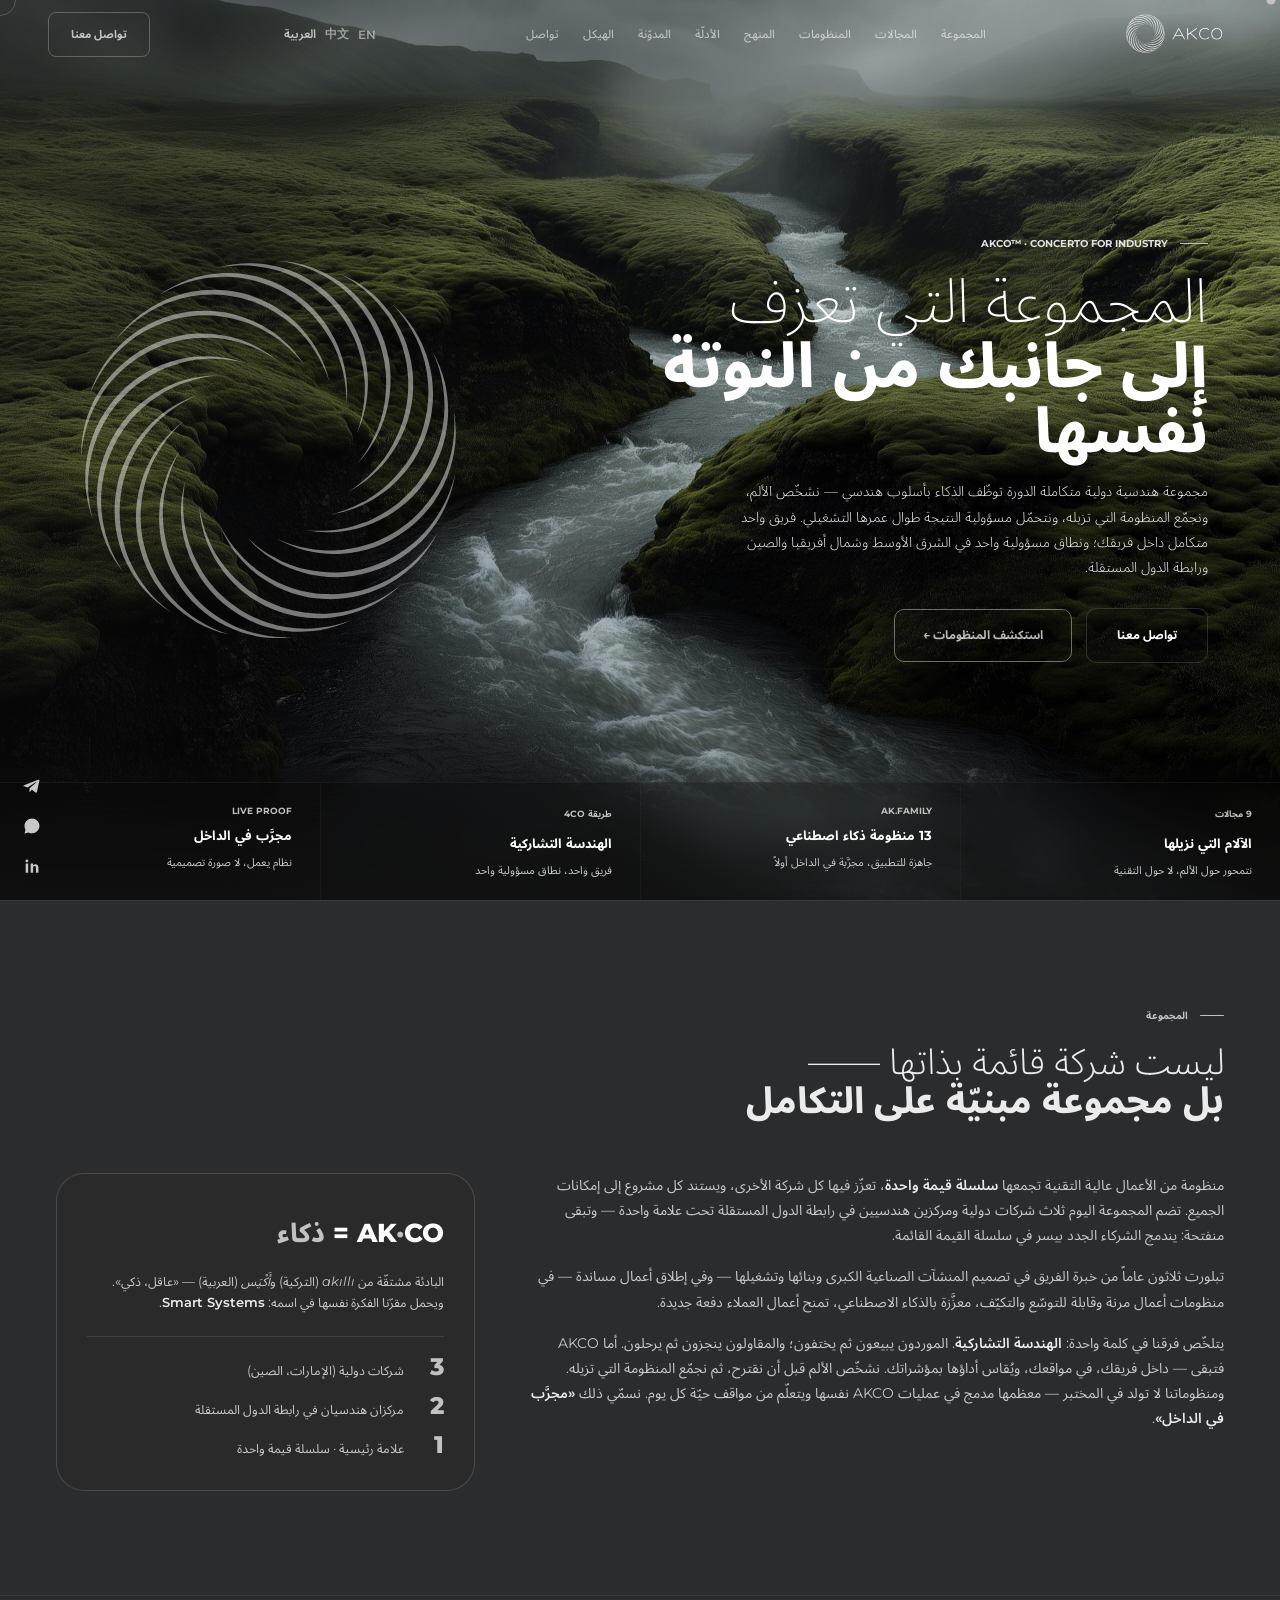
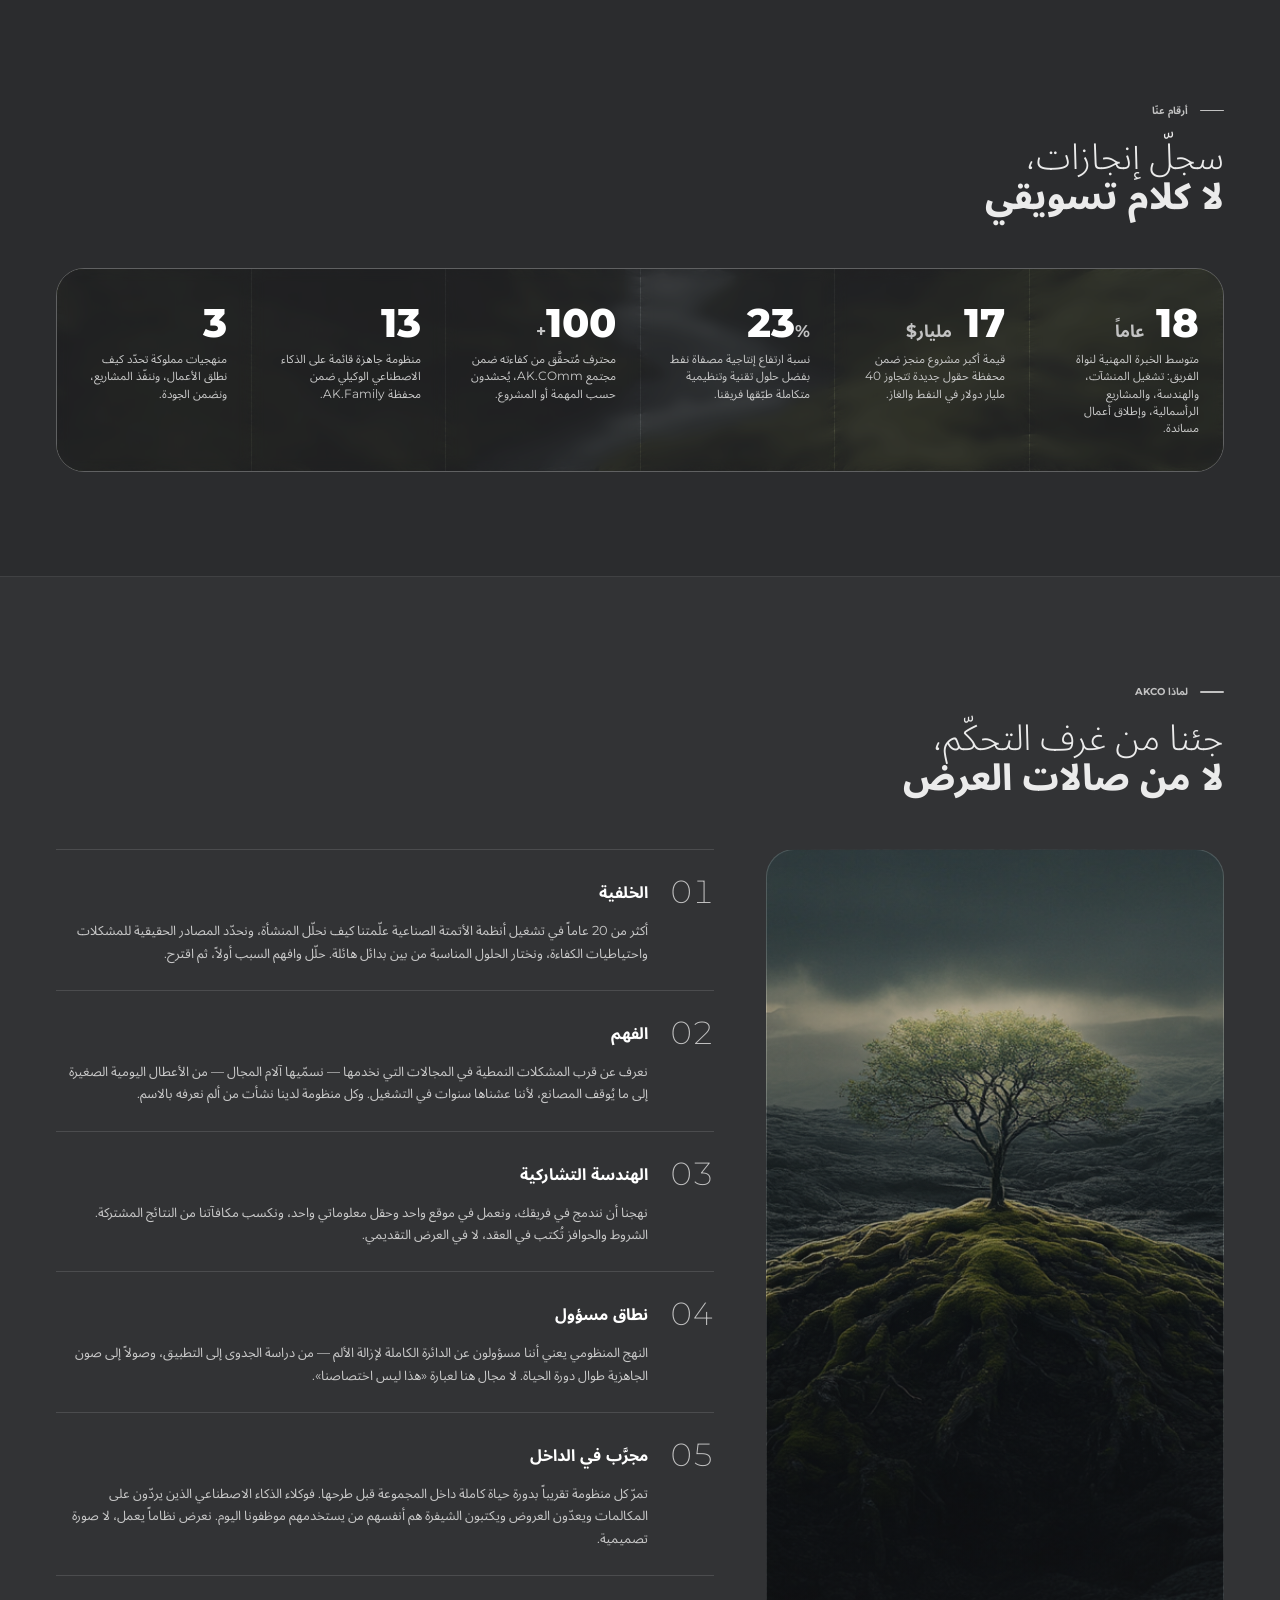
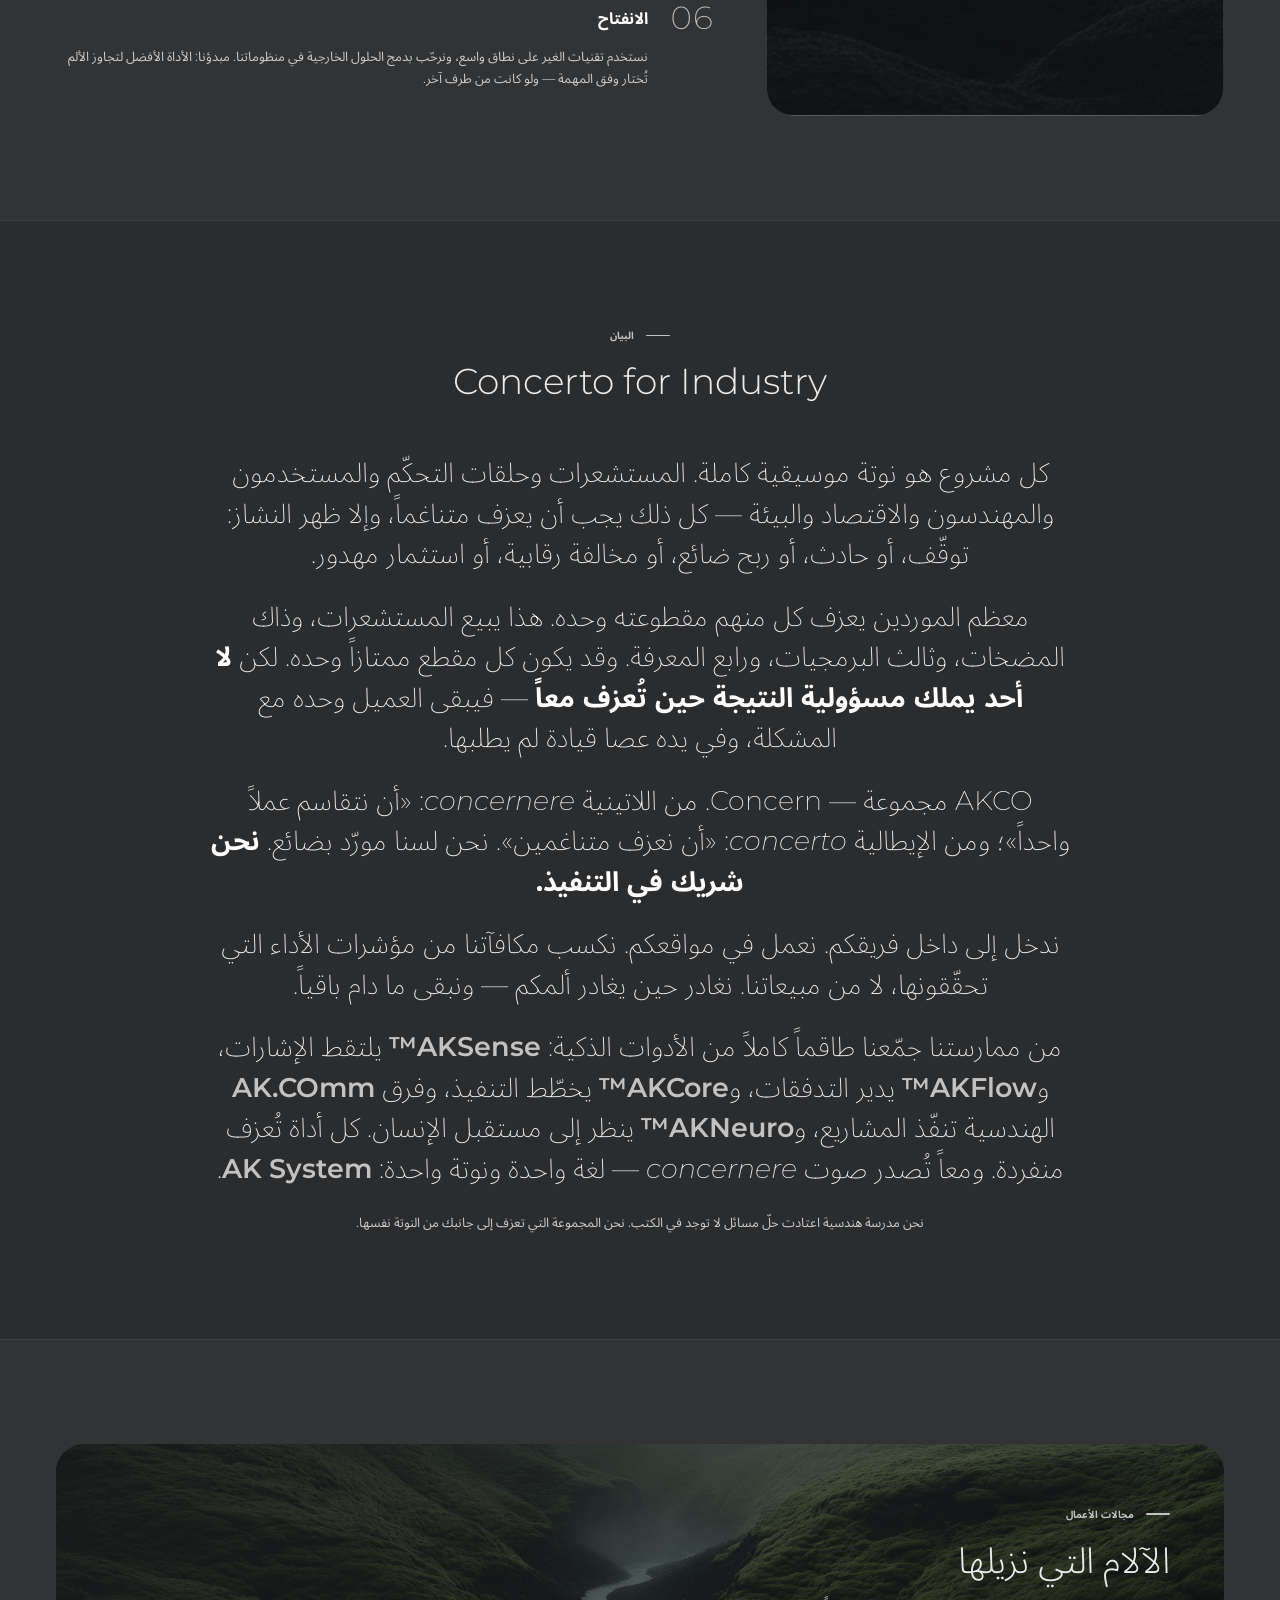
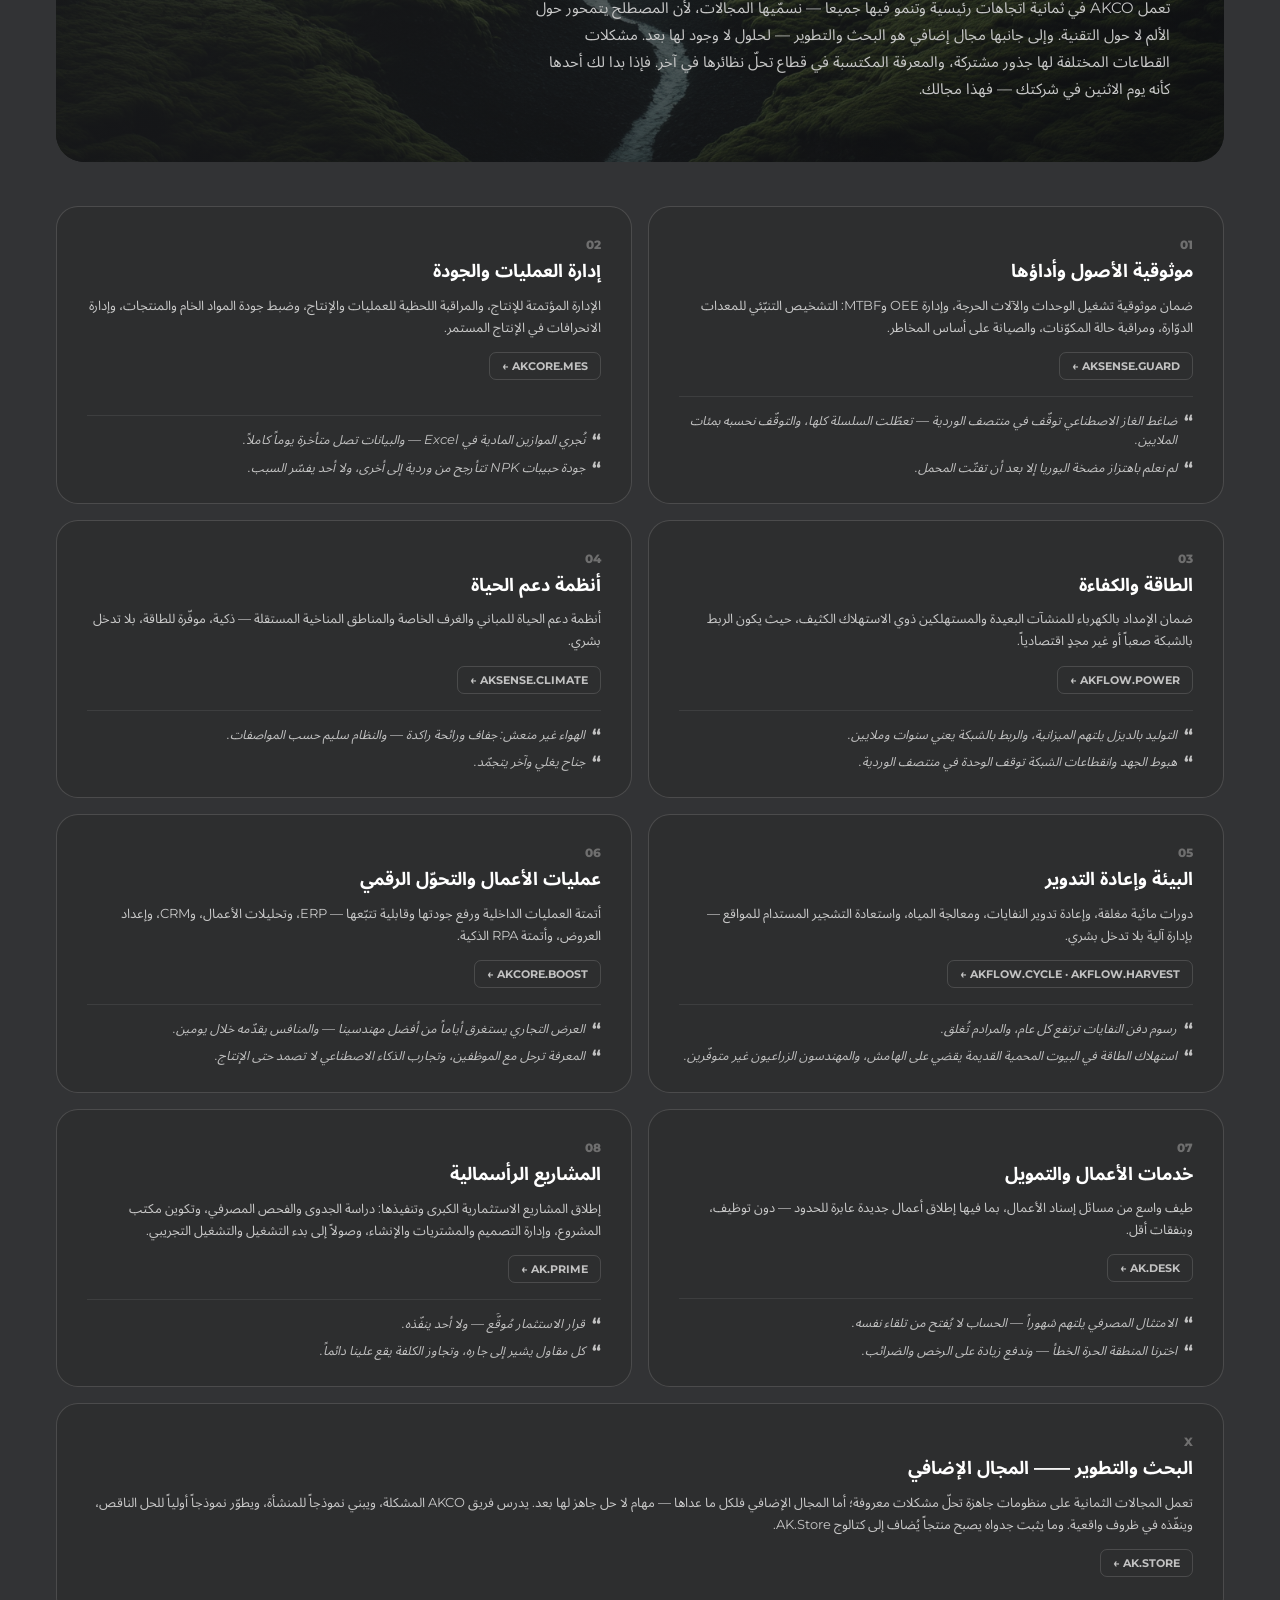
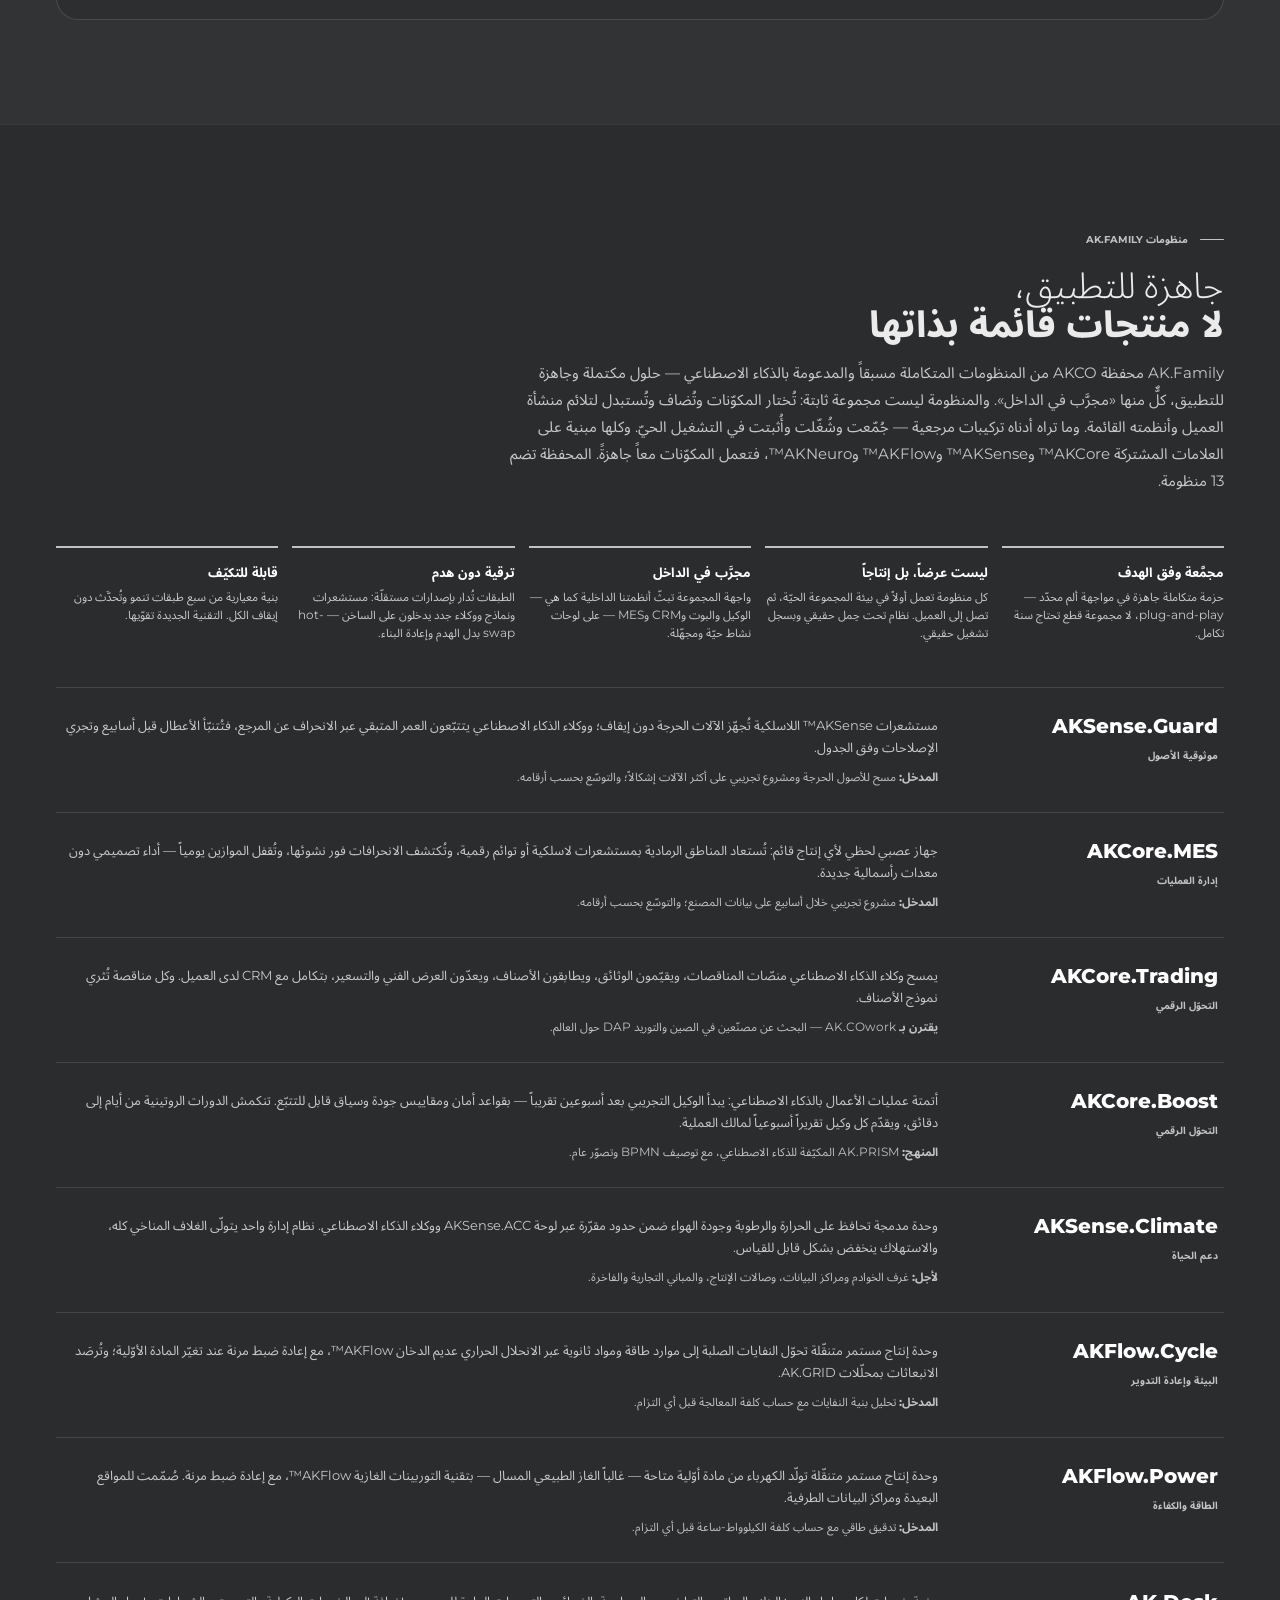
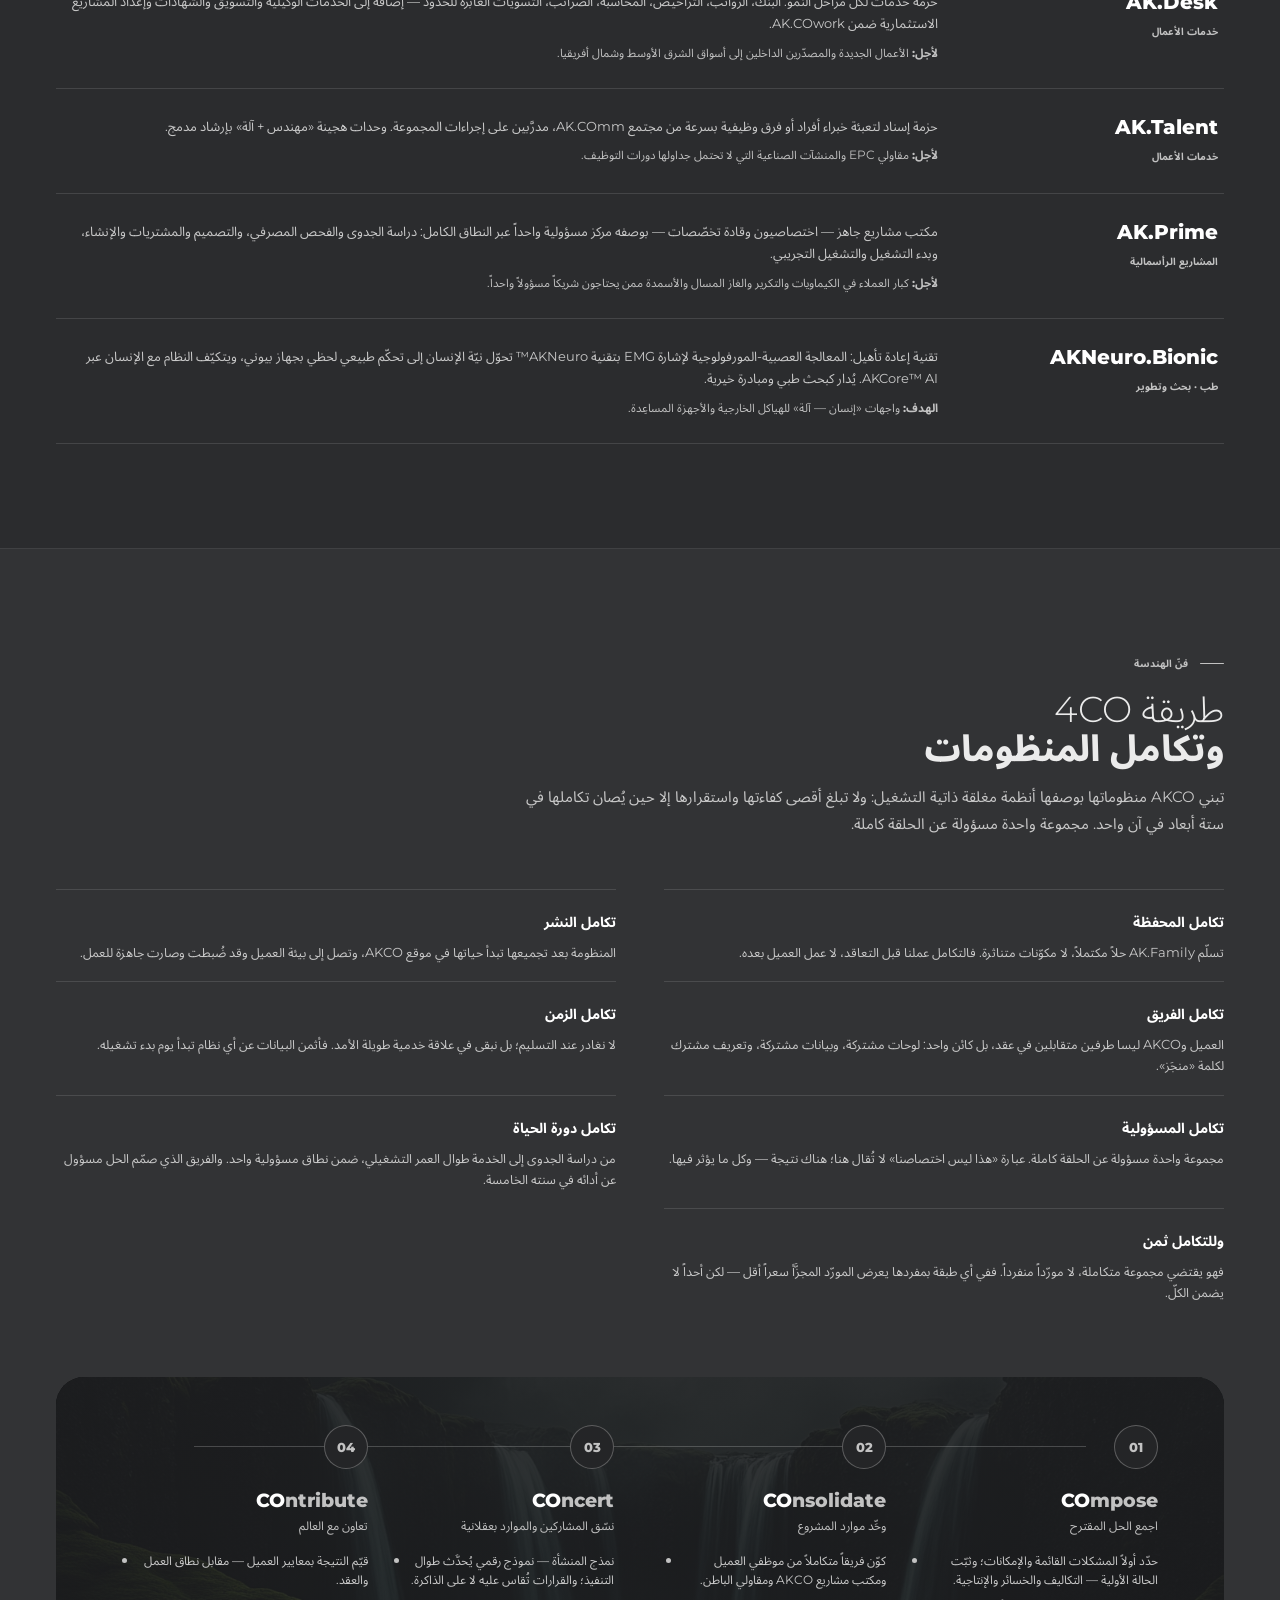
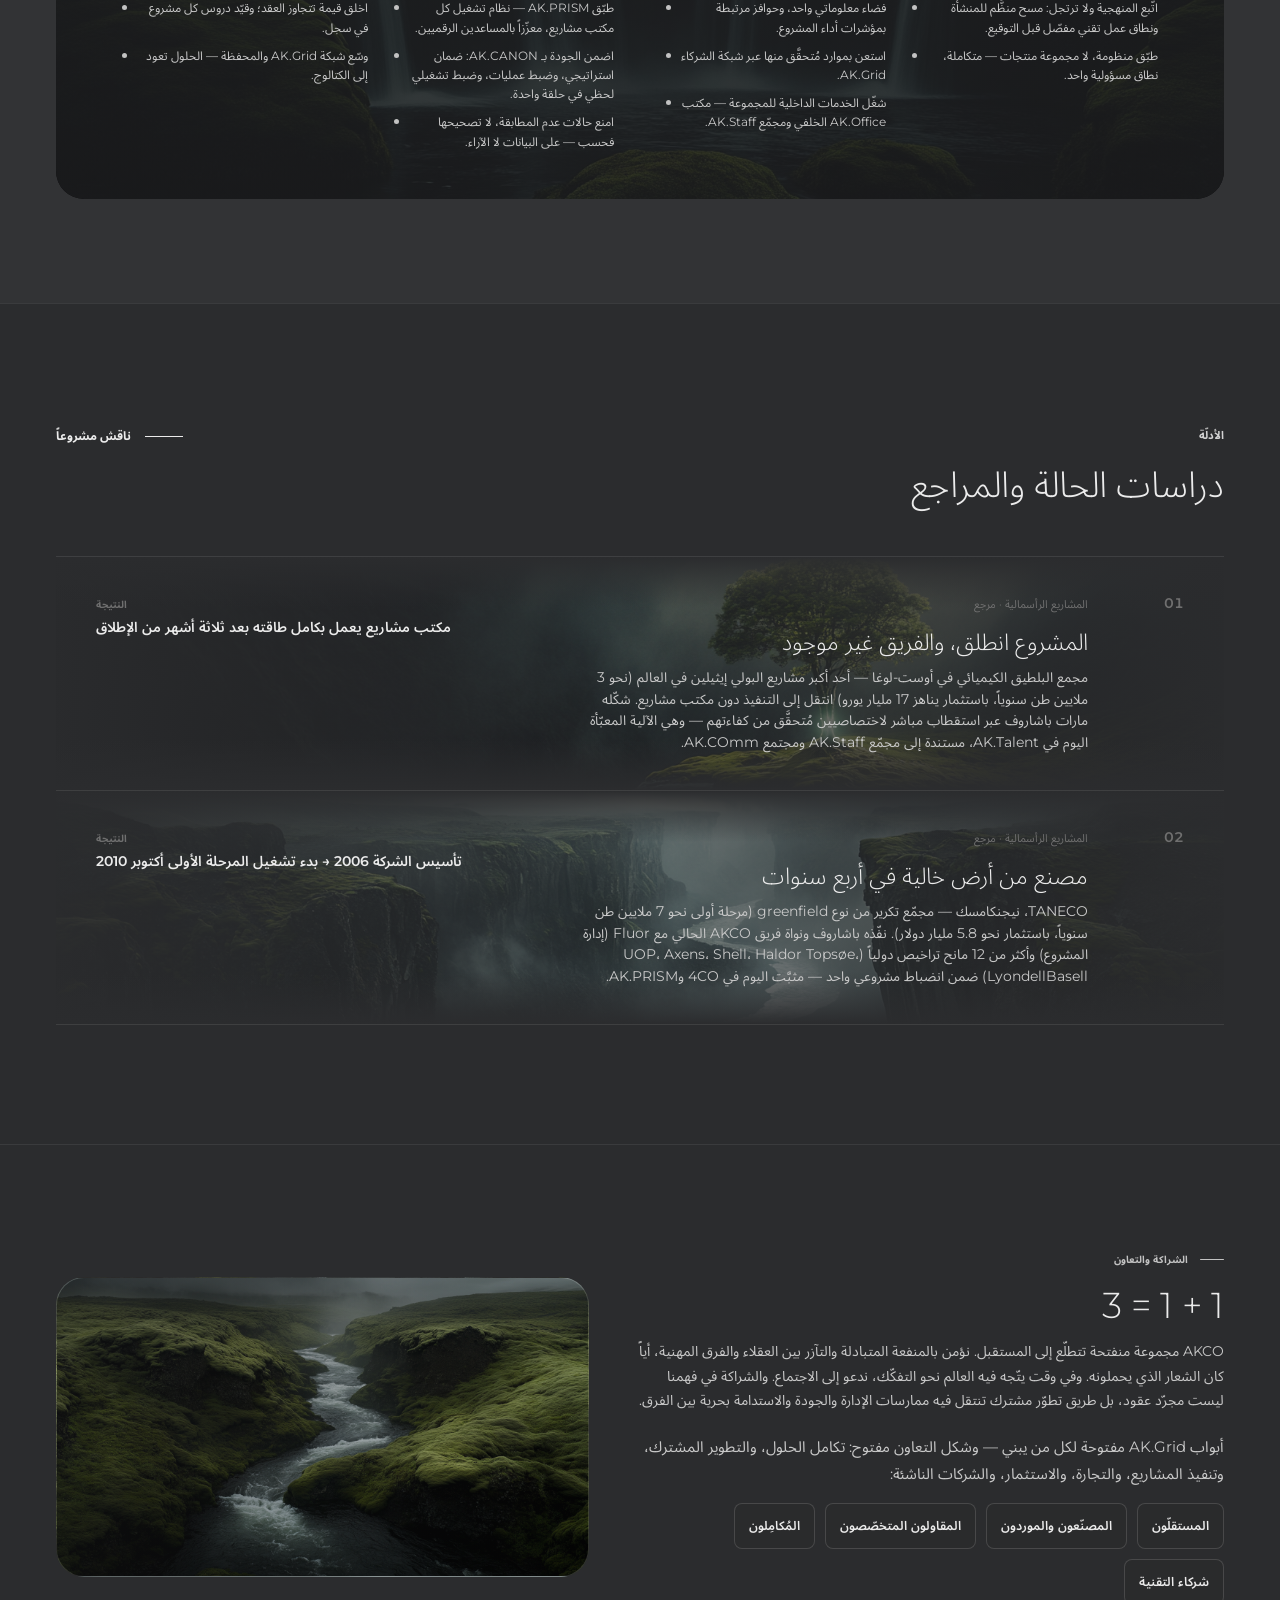
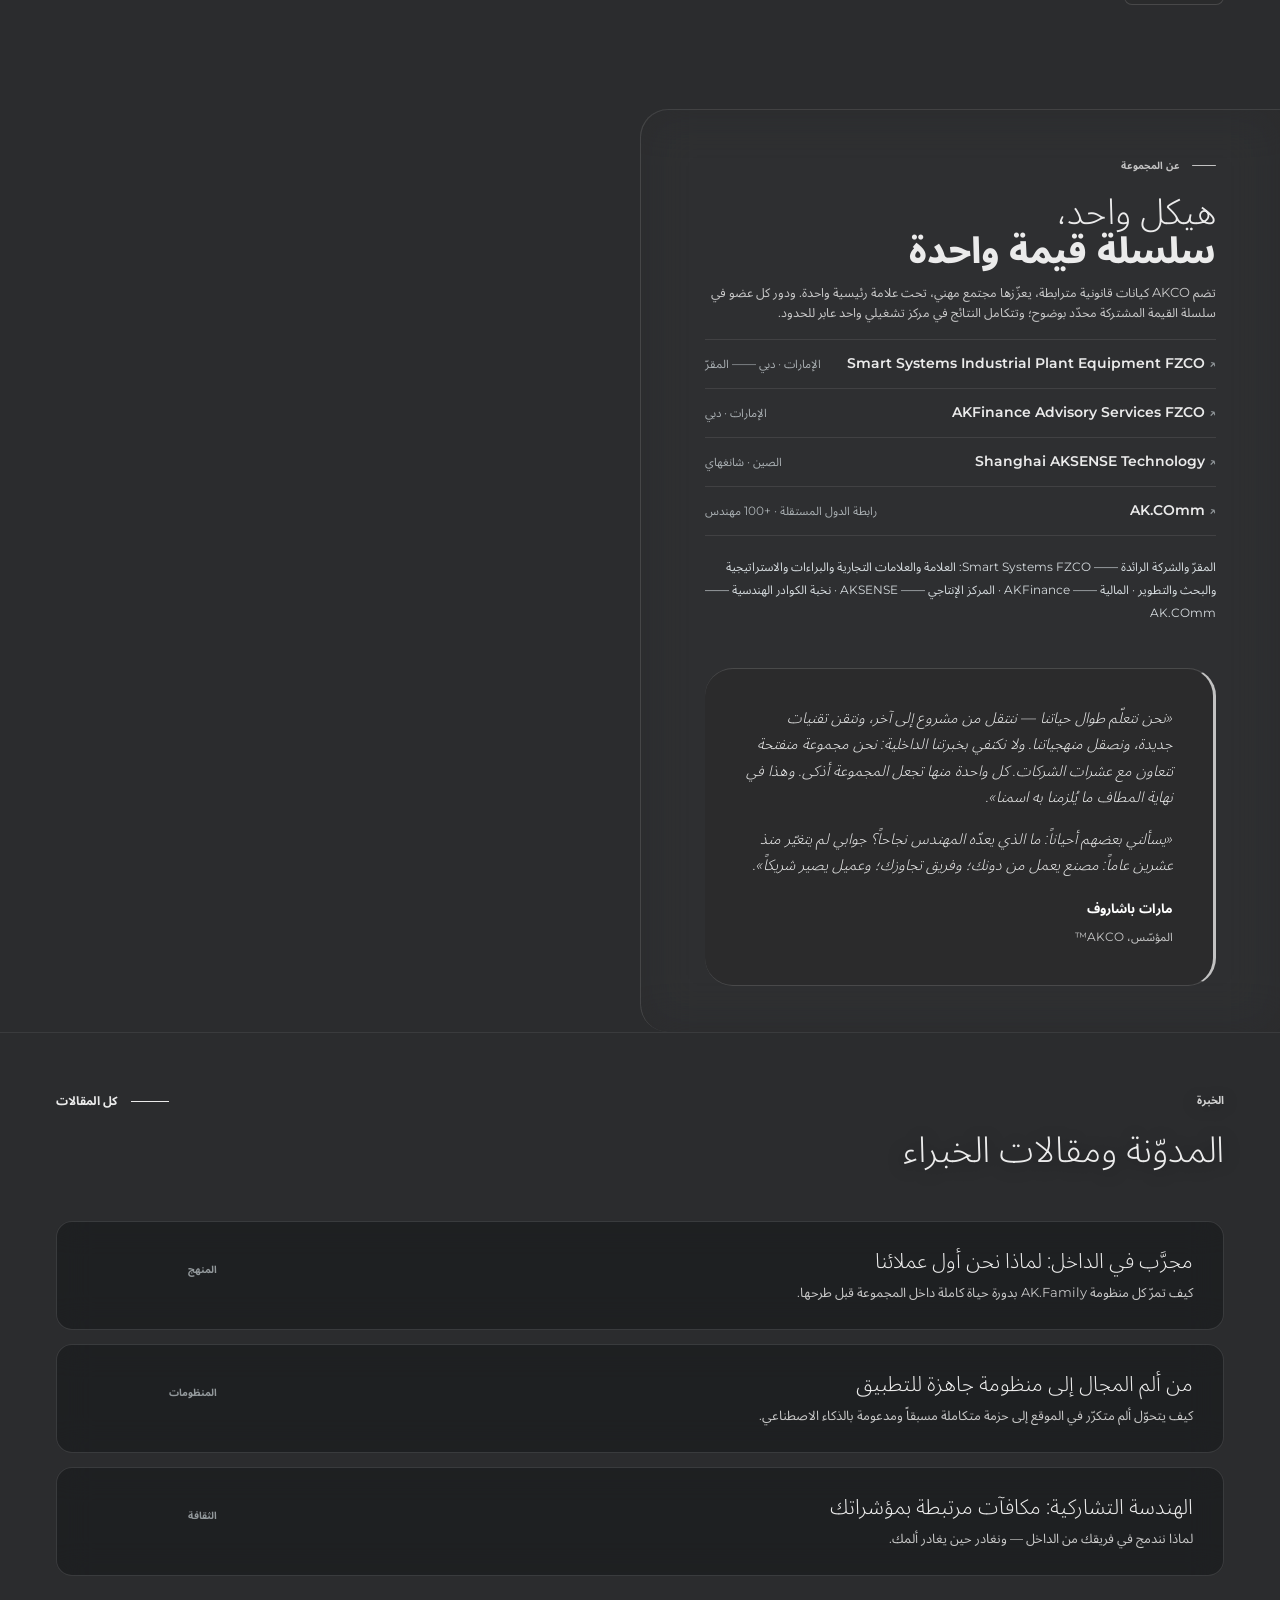
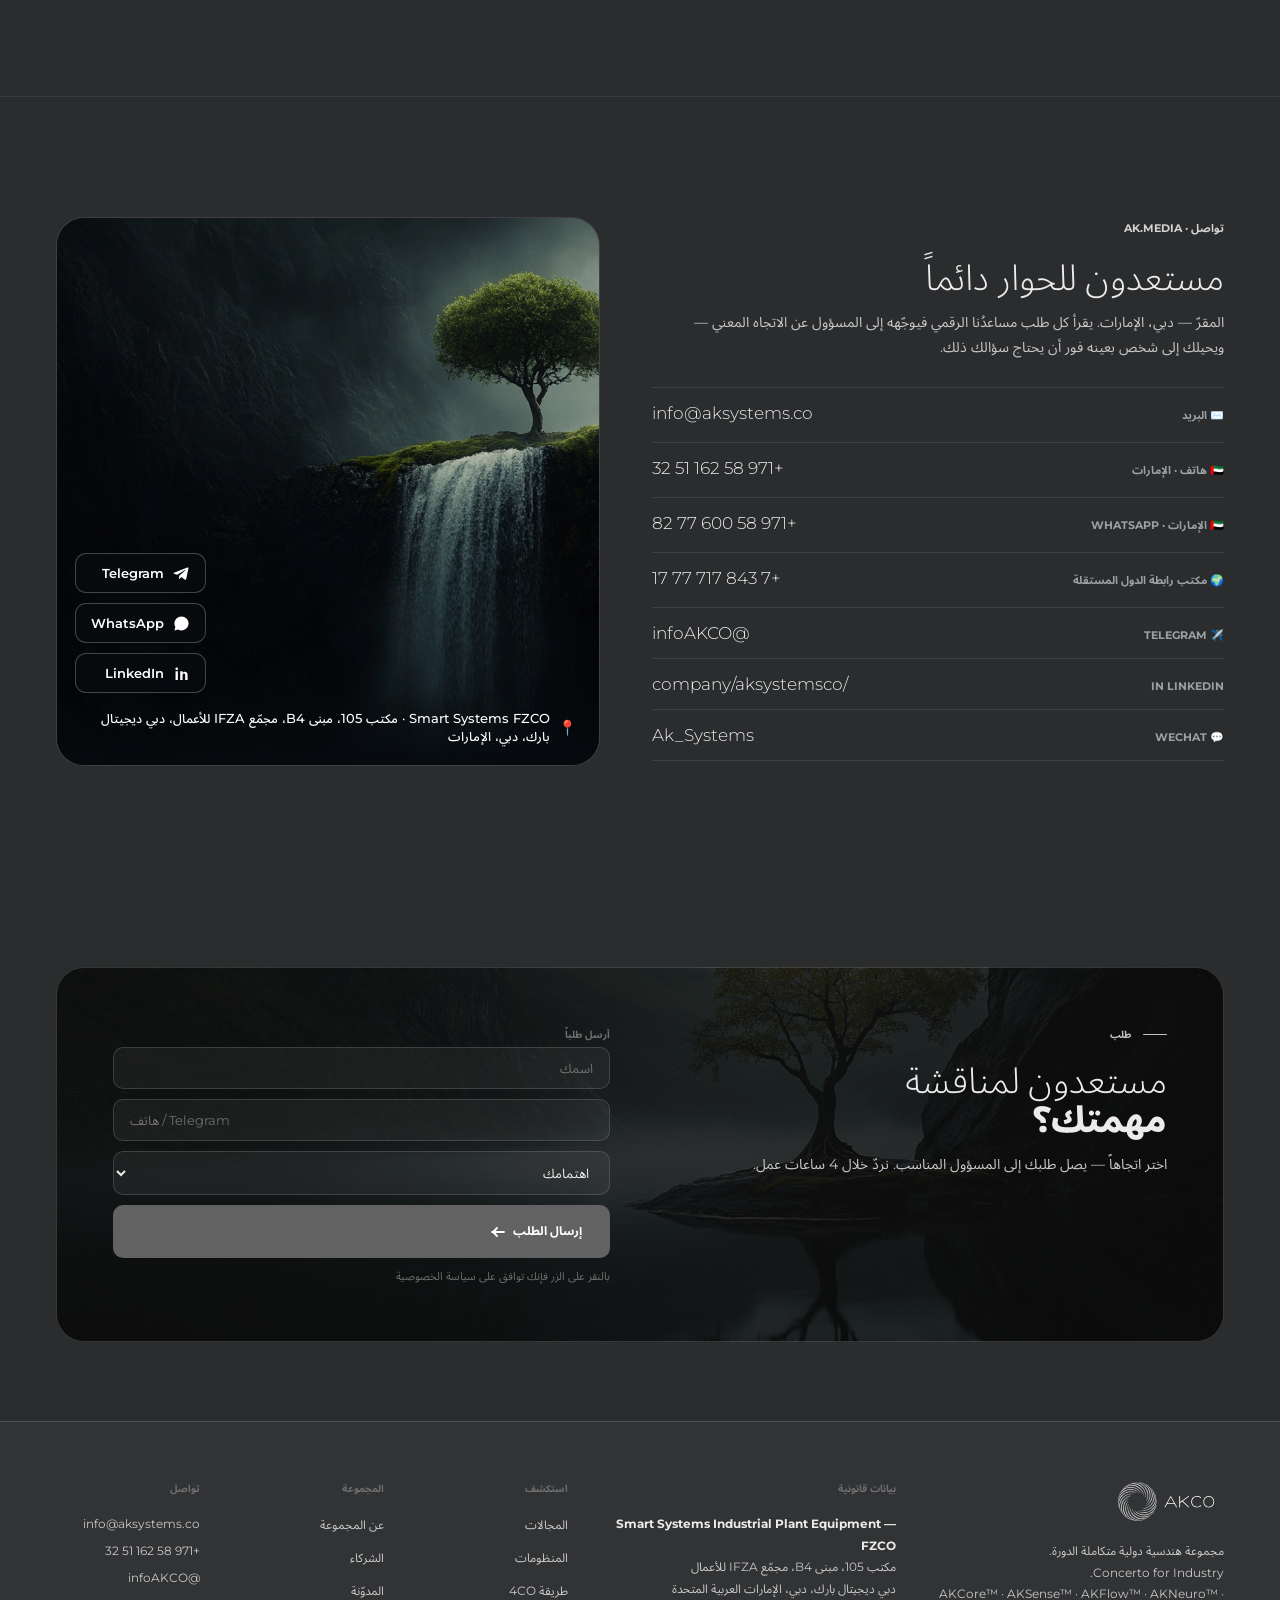
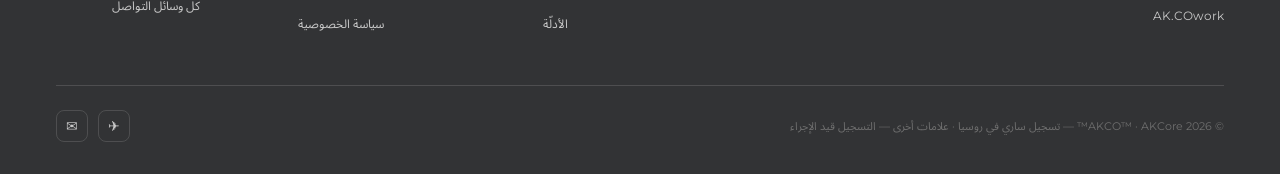
==== ar/index.html @ 385cea21 "Add Arabic (RTL) version /ar and enable العربية switcher across EN/中文/AR Co-Authored-By: Claude Opus" ====
<!DOCTYPE html>
<html lang="ar" dir="rtl">
<head>
<meta charset="UTF-8">
<meta name="viewport" content="width=device-width, initial-scale=1.0">
<link rel="icon" href="../assets/icons/favicon.svg" type="image/svg+xml">
<title>AKCO™ · مجموعة هندسية دولية متكاملة الدورة | Concerto for Industry</title>
<meta name="description" content="AKCO — مجموعة هندسية دولية متكاملة الدورة (الهندسة التشاركية). منظومات AK.Family جاهزة للتطبيق ومدعومة بالذكاء الاصطناعي عبر 9 مجالات صناعية؛ فريق واحد متكامل ونطاق مسؤولية واحد في الشرق الأوسط وشمال أفريقيا والصين ورابطة الدول المستقلة.">
<link rel="preconnect" href="https://fonts.googleapis.com">
<link href="https://fonts.googleapis.com/css2?family=Montserrat:ital,wght@0,200;0,300;0,400;0,500;0,600;0,700;0,800;1,300&display=swap" rel="stylesheet">
<link href="https://fonts.googleapis.com/css2?family=Noto+Sans+Arabic:wght@300;400;500;600;700;800&display=swap" rel="stylesheet">
<style>
*,*::before,*::after{box-sizing:border-box;margin:0;padding:0}
html{scroll-behavior:smooth}
body{font-family:'Montserrat',sans-serif;background:#2b2c2e;color:#ebebeb;overflow-x:hidden;-webkit-font-smoothing:antialiased;cursor:none}
a{text-decoration:none;color:inherit}
ul{list-style:none}

:root{
  --ink:#ebebeb;
  --ink2:#c0c0c0;
  --muted:#c8c8c8;
  --muted2:#6f6f6f;
  --bg:#2b2c2e;
  --bg2:#323335;
  --bg3:#3a3b3d;
  --glass:rgba(40,40,40,0.85);
  --glass2:rgba(35,35,35,0.9);
  --teal:#c2c2c2;
  --teal2:#626262;
  --teal-lt:rgba(168,168,168,0.18);
  --border:rgba(150,150,150,0.28);
  --border2:rgba(150,150,150,0.5);
  --r:14px;--rl:22px;--rxl:28px;
}

/* CURSOR */
.cur{position:fixed;width:9px;height:9px;background:var(--teal);border-radius:50%;pointer-events:none;z-index:9999;transform:translate(-50%,-50%);transition:width .22s,height .22s}
.ring{position:fixed;width:32px;height:32px;border:1.5px solid rgba(168,168,168,.35);border-radius:50%;pointer-events:none;z-index:9998;transform:translate(-50%,-50%)}
@media(max-width:768px){.cur,.ring{display:none}body{cursor:auto}}

/* NAV */
nav{position:fixed;top:0;left:0;right:0;z-index:600;height:68px;padding:0 48px;display:flex;align-items:center;justify-content:space-between;transition:background .35s,box-shadow .35s;background:transparent}
nav.sc{background:rgba(24,24,24,.92);backdrop-filter:blur(20px);box-shadow:0 1px 0 var(--border)}
.nl{display:flex;gap:24px;flex-shrink:0}
.nl a{font-size:11.5px;font-weight:500;letter-spacing:.06em;text-transform:uppercase;color:rgba(255,255,255,.55);transition:color .2s;white-space:nowrap}
.nl a:hover{color:#fff}
.brand-name{font-size:17px;font-weight:800;letter-spacing:.04em;color:#fff}
.brand-name span{color:var(--teal)}
.brand-name sup{font-size:10px;font-weight:600;vertical-align:super;color:rgba(168,168,168,.7)}
.nbtn{font-family:inherit;font-size:11px;font-weight:700;letter-spacing:.1em;text-transform:uppercase;padding:10px 22px;border-radius:8px;border:1.5px solid var(--border2);background:transparent;color:var(--teal);cursor:pointer;transition:all .22s}
.nbtn:hover{background:var(--teal);border-color:var(--teal);color:#fff}
.burger{display:none;flex-direction:column;gap:5px;cursor:pointer;background:none;border:none;padding:4px}
.burger span{width:22px;height:1.5px;background:#fff;display:block;transition:background .2s}
.mob{display:none;position:fixed;inset:0;background:#303030;z-index:490;padding:92px 32px 32px;flex-direction:column}
.mob.open{display:flex}
.mob a{font-size:20px;font-weight:600;color:#fff;padding:16px 0;border-bottom:1px solid var(--border)}
@media(max-width:900px){.nl,.nbtn{display:none}.burger{display:flex}nav{padding:0 24px}}

/* HERO */
.hero{position:relative;height:100vh;min-height:680px;overflow:hidden}
.hbg{position:absolute;inset:-3% 0;width:100%;height:106%;overflow:hidden;will-change:transform}
.hbg-vid{position:absolute;inset:0;width:100%;height:100%}

/* Крупный заголовок ЗА панелью (z-index:1) — ICE|LEND: начинается от блюр-границы */
.htitle{position:absolute;left:40%;bottom:140px;
  font-size:clamp(52px,9vw,130px);font-weight:800;letter-spacing:-.04em;line-height:.88;
  color:#fff;white-space:nowrap;z-index:1;
  text-shadow:0 8px 40px rgba(0,0,0,.55);pointer-events:none}
.htitle em{font-style:italic;font-weight:200;color:rgba(255,255,255,.38);display:block;font-size:.8em}

/* Watermark AK — дальний фон */
.hwm{position:absolute;right:2%;top:4%;font-size:clamp(180px,28vw,380px);
  font-weight:800;letter-spacing:-.05em;color:rgba(78,78,78,.04);
  z-index:1;line-height:1;pointer-events:none;user-select:none}

/* Главная стеклянная панель — уже, по центру */
.hpanel{position:absolute;left:12%;right:12%;top:80px;bottom:88px;
  border-radius:22px;overflow:hidden;z-index:2;
  border:1px solid rgba(255,255,255,.22);
  box-shadow:0 30px 72px rgba(0,0,0,.52)}
/* blur-слой: слева матовое, справа прозрачное */
.hpanel::before{content:'';position:absolute;inset:0;z-index:0;
  -webkit-backdrop-filter:blur(14px) saturate(118%) brightness(1.02);
          backdrop-filter:blur(14px) saturate(118%) brightness(1.02);
  background:rgba(255,255,255,.025);
  -webkit-mask-image:linear-gradient(90deg,#000 0%,#000 38%,transparent 65%);
          mask-image:linear-gradient(90deg,#000 0%,#000 38%,transparent 65%)}
/* тинт-слой: тёмнее слева, прозрачно справа */
.hpanel::after{content:'';position:absolute;inset:0;z-index:1;
  background:linear-gradient(90deg,rgba(9,9,9,.72) 0%,rgba(9,9,9,.30) 38%,transparent 62%)}

/* Морфинг-логотип справа поверх видео */
.hlogo{position:absolute;top:50%;right:3%;transform:translateY(-50%);width:36%;max-width:500px;height:66%;z-index:2;pointer-events:none;display:flex;align-items:center;justify-content:center}
.hlogo svg{width:100%;height:100%;opacity:.45}
/* Мобильный: текст сверху, логотип снизу — не пересекаются */
@media(max-width:900px){
  .hero{min-height:600px}
  /* логотип: размер зависит и от ширины, и от высоты экрана — на низких ужимается, чтобы не наезжать */
  .hlogo{top:auto;bottom:26px;right:auto;left:50%;transform:translateX(-50%);width:min(50vw,18vh,210px);max-width:210px;height:auto;z-index:1}
  .hlogo svg{height:auto;opacity:.55}
  /* обе кнопки в один ряд — вторая плашка поднимается к первой, не заходит на логотип */
  .hbtns{flex-wrap:nowrap;gap:8px}
  .hbtns .btn{font-size:10px;padding:11px 13px;letter-spacing:.04em;white-space:nowrap}
}
/* Высокие телефоны — места внизу достаточно, возвращаем логотипу крупный размер (почти как было) */
@media(max-width:900px) and (min-height:780px){
  .hlogo{width:min(62vw,27vh,290px);max-width:290px;bottom:30px}
}
/* На низких экранах (старые/маленькие телефоны) контент занимает почти всю высоту —
   декоративный логотип скрываем, чтобы он не наезжал на кнопки */
@media(max-width:900px) and (max-height:660px){
  .hlogo{display:none}
}

/* Контент поверх фото (без панели) */
.hov{position:absolute;inset:0;background:linear-gradient(105deg,rgba(16,16,16,.5) 0%,rgba(16,16,16,.2) 55%,transparent 100%);pointer-events:none}
.hov::after{content:'';position:absolute;bottom:0;left:0;right:0;height:150px;background:linear-gradient(to top,rgba(27,27,27,.65) 0%,transparent 100%)}
.hc{position:absolute;z-index:2;left:72px;top:50%;transform:translateY(-50%);max-width:600px}
@media(max-width:900px){.hc{left:24px;right:24px;top:104px;bottom:auto;transform:none;max-width:none}}

.ey{display:flex;align-items:center;gap:12px;margin-bottom:18px}
.eyl{width:28px;height:1.5px;background:var(--ink2)}
.ey span{font-size:10px;font-weight:700;letter-spacing:.22em;text-transform:uppercase;color:#e2e2e2}
.ht{font-size:clamp(36px,4.8vw,72px);font-weight:200;line-height:1.06;letter-spacing:-.025em;color:#fff;margin-bottom:16px}
.ht strong{font-weight:800;display:block}
.hd{font-size:14px;font-weight:300;color:rgba(255,255,255,.92);line-height:1.8;max-width:480px;margin-bottom:28px}
.hbtns{display:flex;align-items:center;gap:14px;flex-wrap:wrap}
.btn{display:inline-flex;align-items:center;gap:8px;font-family:inherit;font-weight:700;letter-spacing:.08em;text-transform:uppercase;border-radius:10px;border:none;cursor:pointer;transition:all .24s;text-decoration:none}
.btn-p{font-size:12px;padding:14px 30px;background:rgba(10,10,10,.28);backdrop-filter:blur(20px) saturate(110%);-webkit-backdrop-filter:blur(20px) saturate(110%);color:#fff;border:1px solid rgba(255,255,255,.14)}
.btn-p:hover{background:rgba(10,10,10,.5);transform:translateY(-2px);box-shadow:0 8px 28px rgba(0,0,0,.4)}
.btn-g{font-size:12px;padding:13px 28px;background:transparent;color:rgba(255,255,255,.7);border:1.5px solid rgba(255,255,255,.4)}
.btn-g:hover{color:#fff;border-color:rgba(255,255,255,.7)}
.casesec .btn-g:hover,.cardsec .btn-g:hover{color:var(--teal)}

/* Правый мета-блок в прозрачной зоне */
.hmeta{position:absolute;right:52px;top:50%;transform:translateY(-50%);
  width:32%;z-index:3;display:flex;flex-direction:column;gap:20px;
  padding-left:24px;border-left:1px solid rgba(255,255,255,.16)}
.hmi{display:flex;flex-direction:column;gap:4px}
.hml{font-size:9.5px;letter-spacing:.18em;text-transform:uppercase;
  color:rgba(255,255,255,.38);font-weight:700}
.hmv{font-size:13.5px;font-weight:700;color:#fff;line-height:1.38;
  text-shadow:0 2px 10px rgba(0,0,0,.7)}

/* Scroll indicator */
.schi{position:absolute;right:80px;bottom:106px;z-index:3;display:flex;flex-direction:column;align-items:center;gap:8px}
.schi span{font-size:9px;letter-spacing:.18em;text-transform:uppercase;color:rgba(255,255,255,.22);writing-mode:vertical-rl}
.schl{width:1px;height:36px;background:rgba(78,78,78,.1);overflow:hidden;position:relative}
.schl::after{content:'';position:absolute;top:-100%;left:0;right:0;height:100%;background:var(--teal);animation:sa 1.8s 1s infinite}
@keyframes sa{0%{top:-100%}100%{top:100%}}
.hi{opacity:0;animation:fu .9s forwards}
.hi.d1{animation-delay:.15s}.hi.d2{animation-delay:.35s}.hi.d3{animation-delay:.55s}.hi.d4{animation-delay:.75s}
@keyframes fu{from{opacity:0;transform:translateY(18px)}to{opacity:1;transform:translateY(0)}}
@media(max-width:680px){
  .hwm,.htitle{display:none}
}

/* DIRECTION TILES (bottom of hero) */
.dtiles{position:absolute;bottom:0;left:0;right:0;z-index:3;display:grid;grid-template-columns:repeat(4,1fr)}
.dtile{padding:22px 28px;border-top:1px solid rgba(78,78,78,.18);border-right:1px solid rgba(78,78,78,.12);
  background:rgba(10,10,10,.28);
  backdrop-filter:blur(20px) saturate(110%);-webkit-backdrop-filter:blur(20px) saturate(110%);
  transition:background .25s;cursor:pointer;text-decoration:none;color:inherit}
.dtile:last-child{border-right:none}
.dtile:hover{background:rgba(10,10,10,.45)}
.dtile__kick{font-size:9px;font-weight:700;letter-spacing:.18em;text-transform:uppercase;color:var(--ink2);margin-bottom:6px;display:block}
.dtile h3{font-size:13px;font-weight:700;color:#fff;margin-bottom:4px}
.dtile p{font-size:11px;color:var(--muted);line-height:1.5}
@media(max-width:900px){.dtiles{display:none}}

/* STATS */
.stbar{background:rgba(35,35,35,0.9);border-bottom:1px solid var(--border)}
.sti{display:flex}
.stit{flex:1;padding:22px 36px;border-right:1px solid var(--border)}
.stit:last-child{border-right:none}
.stn{font-size:30px;font-weight:800;color:#fff;letter-spacing:-.03em;line-height:1;margin-bottom:3px}
.stl{font-size:9px;font-weight:700;letter-spacing:.12em;text-transform:uppercase;color:rgba(78,78,78,.5)}
.sts{font-size:11px;color:rgba(255,255,255,.2);margin-top:1px}
@media(max-width:768px){.sti{flex-wrap:wrap}.stit{flex:1 1 48%;border-bottom:1px solid var(--border);padding:20px 18px}}

/* SECTION HELPERS */
.ew{display:flex;align-items:center;gap:12px;margin-bottom:16px}
.ewl{width:24px;height:1.5px;background:var(--teal);border-radius:2px;flex-shrink:0}
.ew span{font-size:10px;font-weight:700;letter-spacing:.2em;text-transform:uppercase;color:var(--teal)}
.aboutsec .ewl{background:var(--ink2)}
.aboutsec .ew span{color:var(--ink2)}
.st{font-size:clamp(24px,2.8vw,40px);font-weight:300;line-height:1.1;letter-spacing:-.02em;color:var(--ink);margin-bottom:12px}
.st strong{font-weight:800}
.sd{font-size:14px;color:var(--muted);line-height:1.75;max-width:460px}
.aboutsec .st{color:#fff}
.aboutsec .sd{color:var(--ink2)}
.rv{opacity:0;transform:translateY(22px);transition:opacity .95s cubic-bezier(.22,.61,.36,1),transform .95s cubic-bezier(.22,.61,.36,1);will-change:opacity,transform}
.rv.on{opacity:1;transform:translateY(0)}
.d1{transition-delay:.1s}.d2{transition-delay:.2s}.d3{transition-delay:.3s}.d4{transition-delay:.4s}
/* Domain cards — modern 3D "focus-in": card stands up from a slight tilt + scale, with a soft blur */
.dmc.rv{opacity:0;transform:perspective(1200px) rotateX(9deg) translateY(34px) scale(.975);transform-origin:50% 100%;filter:blur(6px);transition:opacity 1.05s cubic-bezier(.2,.6,.24,1),transform 1.05s cubic-bezier(.2,.6,.24,1),filter 1.05s cubic-bezier(.2,.6,.24,1)}
.dmc.rv.on{opacity:1;transform:none;filter:none}
/* Language switcher */
.lang{display:flex;align-items:center;gap:9px;margin-left:16px;flex-shrink:0}
.lang a,.lang span{font-size:12px;font-weight:600;letter-spacing:.03em;color:rgba(255,255,255,.5);transition:color .2s;white-space:nowrap;text-decoration:none}
.lang a:hover{color:#fff}
.lang .is-cur{color:var(--teal);cursor:default}
.lang .soon{color:rgba(255,255,255,.26);cursor:default}
@media(max-width:900px){nav .lang{display:none}}
.mob .lang{display:flex;margin:26px 0 0;gap:20px;border-top:1px solid var(--border);padding-top:22px}
.mob .lang a,.mob .lang span{font-size:17px}
@media(prefers-reduced-motion:reduce){
  .rv,.rv.on{opacity:1!important;transform:none!important;transition:none!important}
  .hi{opacity:1!important;animation:none!important}
  .cmap-right:hover .cmap-photo,.sp-bg,.hbg{transform:none!important}
}

/* SPLIT SECTIONS */
.sp{position:relative;min-height:520px;overflow:hidden;display:flex;align-items:stretch}
.sp-bg{position:absolute;inset:-16% 0;background-size:cover;background-position:center;will-change:transform}
.sp-ov{position:absolute;inset:0;background:rgba(10,12,14,0)}
.sp-panel{position:relative;z-index:2;width:50%;padding:72px 64px;
  background:rgba(40,40,40,0.2);
  backdrop-filter:blur(24px) saturate(105%) brightness(1.12);
  -webkit-backdrop-filter:blur(24px) saturate(105%) brightness(1.12);
  border-right:1px solid rgba(255,255,255,0.12);
  box-shadow:inset 0 1px 0 rgba(255,255,255,.1);
  border-radius:0 28px 28px 0;
  display:flex;flex-direction:column;justify-content:center}
.sp.flip{flex-direction:row-reverse}
.sp.flip .sp-panel{border-right:none;border-left:1px solid var(--border);border-radius:28px 0 0 28px}
.sp-feats{display:flex;flex-direction:column;gap:10px;margin:20px 0 28px}
.sp-feat{display:flex;align-items:flex-start;gap:11px;font-size:13px;color:var(--muted);line-height:1.55}
.fd{width:6px;height:6px;background:var(--teal);border-radius:50%;flex-shrink:0;margin-top:6px}
.sp-tag{display:inline-block;font-size:10px;font-weight:700;letter-spacing:.14em;text-transform:uppercase;
  color:var(--teal);background:rgba(78,78,78,.1);padding:5px 12px;border-radius:6px;border:1px solid var(--border);margin-top:auto}
.sl{display:inline-flex;align-items:center;gap:9px;font-size:11px;font-weight:700;letter-spacing:.1em;text-transform:uppercase;color:var(--teal);transition:gap .2s,color .2s,opacity .65s ease,transform .65s ease}
.sl:hover{gap:15px;color:var(--ink)}
@media(max-width:900px){.sp,.sp.flip{flex-direction:column}
.sp-panel{width:100%;border-right:none!important;border-left:none!important;padding:48px 28px}
/* На мобильных панель во всю ширину — сильный blur(24px) полностью скрывал фото. Уменьшаем блюр и даём тёмный скрим-градиент для читаемости текста */
.sp-panel{backdrop-filter:blur(2px) saturate(1.05);-webkit-backdrop-filter:blur(2px) saturate(1.05);background:linear-gradient(180deg,rgba(14,16,18,.34),rgba(14,16,18,.6))}
.sp-bg{inset:-5%}}

/* CARDS SECTION */
.cardsec{background:var(--bg3);padding:80px 56px;border-top:1px solid rgba(255,255,255,.06)}
#blog{position:relative;overflow:hidden;padding-top:56px}
#blog::before{content:"";position:absolute;inset:0;pointer-events:none;z-index:0;background-image:var(--blogbg);background-size:cover;background-position:center;background-attachment:fixed;filter:brightness(0.6) saturate(1.08) contrast(1.02)}
/* На мобильных background-attachment:fixed масштабирует фон под всю высоту документа → пикселизация; переключаем на scroll */
@media(max-width:768px){#blog::before,#contacts::before{background-attachment:scroll}}
#blog::after{content:"";position:absolute;inset:0;pointer-events:none;z-index:0;background:linear-gradient(rgba(43,44,46,1) 0%,rgba(43,44,46,.85) 7%,rgba(43,44,46,.4) 20%,rgba(43,44,46,0) 42%,rgba(43,44,46,0) 100%)}
#blog>*{position:relative;z-index:1}
#blog .st,#blog .meye{text-shadow:0 2px 18px rgba(0,0,0,.45)}
@media(max-width:768px){.cardsec{padding:60px 20px}}
.sh{display:flex;justify-content:space-between;align-items:flex-end;margin-bottom:44px;gap:20px;flex-wrap:wrap}
.cgrid{display:grid;grid-template-columns:repeat(3,1fr);gap:16px}
@media(max-width:900px){.cgrid{grid-template-columns:repeat(2,1fr)}}
@media(max-width:580px){.cgrid{grid-template-columns:1fr}}
.gc{border-radius:var(--rl);overflow:hidden;border:1px solid var(--border);
  background:rgba(42,42,42,.85);backdrop-filter:blur(12px);-webkit-backdrop-filter:blur(12px);
  transition:border-color .28s,box-shadow .28s,transform .28s;cursor:pointer}
.gc:hover{border-color:var(--border2);box-shadow:0 8px 40px rgba(0,0,0,.25);transform:translateY(-4px)}
.gc-body{padding:28px 26px}
.gc-body h3{font-size:14px;font-weight:700;color:var(--ink);margin-bottom:7px;line-height:1.4}
.gc-body p{font-size:12.5px;color:var(--muted);line-height:1.65}

/* CASES */
.casesec{background:var(--bg3);padding:80px 56px;border-top:1px solid rgba(255,255,255,.06)}
@media(max-width:768px){.casesec{padding:60px 20px}}
.ccgrid{display:grid;grid-template-columns:repeat(3,1fr);gap:16px}
@media(max-width:900px){.ccgrid{grid-template-columns:repeat(2,1fr)}}
@media(max-width:580px){.ccgrid{grid-template-columns:1fr}}
.cc{border-radius:var(--rl);overflow:hidden;border:1px solid var(--border);background:var(--glass);transition:box-shadow .28s,transform .28s,border-color .28s;display:flex;flex-direction:column}
.cc:hover{box-shadow:0 8px 40px rgba(78,78,78,.1);transform:translateY(-4px);border-color:var(--border2)}
.cth{height:188px;position:relative;overflow:hidden}
.cthi{position:absolute;inset:-8%;background-size:cover;background-position:center;transition:transform .55s ease}
.cc:hover .cthi{transform:scale(1.05)}
.ctho{position:absolute;inset:0;background:linear-gradient(to bottom,transparent 40%,rgba(9,9,9,.65) 100%)}
.cgeo{position:absolute;top:12px;left:12px;background:rgba(98,98,98,.75);color:#fff;font-size:10px;font-weight:700;letter-spacing:.1em;text-transform:uppercase;padding:4px 10px;border-radius:6px;backdrop-filter:blur(8px)}
.cbody{padding:20px 22px 22px;flex:1;display:flex;flex-direction:column}
.cbody h3{font-size:14px;font-weight:700;color:var(--ink);margin-bottom:7px;line-height:1.4}
.cbody p{font-size:12.5px;color:var(--muted);line-height:1.65;margin-bottom:13px}
.cres{display:flex;align-items:flex-start;gap:8px;font-size:12px;font-weight:600;color:var(--teal);background:rgba(78,78,78,.07);padding:9px 12px;border-radius:8px;border:1px solid var(--border);margin-top:auto}
.cres::before{content:'✓';width:16px;height:16px;background:var(--teal2);color:#fff;border-radius:50%;display:flex;align-items:center;justify-content:center;font-size:9px;font-weight:800;flex-shrink:0;margin-top:1px}

/* ABOUT */
.aboutsec{position:relative;padding:80px 56px;overflow:hidden;background:var(--bg);border-top:1px solid rgba(255,255,255,.06)}
.about-bg{position:absolute;inset:-10%;background-size:cover;background-position:center;will-change:transform}
.about-ov{position:absolute;inset:0;background:rgba(0,0,0,.52)}
.about-inner{position:relative;z-index:2}
@media(max-width:768px){.aboutsec{padding:60px 20px}}
.egrid{display:grid;grid-template-columns:repeat(4,1fr);grid-auto-rows:minmax(86px,1fr);gap:12px;margin-top:36px}
.egrid>:first-child{grid-column:span 2;grid-row:span 2;background-position:center 35%!important}
.egrid>:first-child b{font-size:17px}
.egrid>:first-child span{font-size:12px}
@media(max-width:900px){.egrid{grid-template-columns:repeat(2,1fr);grid-auto-rows:auto}.egrid>:first-child{grid-column:span 2;grid-row:auto;min-height:120px}}
@media(max-width:580px){.egrid{grid-template-columns:1fr}.egrid>:first-child{grid-column:auto}}
.entity{padding:20px 18px;border-radius:var(--r);border:1px solid var(--border);
  background:rgba(42,42,42,.85);backdrop-filter:blur(10px);-webkit-backdrop-filter:blur(10px)}
.entity b{display:block;font-size:13px;font-weight:700;color:var(--ink);margin-bottom:5px}
.entity span{font-size:11px;color:var(--muted)}
.entity span a{color:inherit;transition:color .2s}
.entity span a:hover{color:var(--teal)}
.aboutsec .entity{background:rgba(47,47,47,.7)}
.aboutsec .entity{position:relative}
a.entity{cursor:pointer;transition:transform .22s,border-color .22s,box-shadow .22s,background .22s}
a.entity::after{content:"↗";position:absolute;top:14px;right:15px;font-size:14px;font-weight:700;line-height:1;color:var(--teal);opacity:.5;transition:opacity .22s,transform .22s}
a.entity b{padding-right:18px}
a.entity:hover{transform:translateY(-3px);border-color:var(--teal);box-shadow:0 10px 30px rgba(0,0,0,.45)}
a.entity:hover::after{opacity:1;transform:translate(2px,-2px)}
a.entity:focus-visible{outline:2px solid var(--teal);outline-offset:2px}
.aboutsec .entity b{color:#fff}
.aboutsec .entity span{color:rgba(255,255,255,.6)}

/* CONTACTS GRID */
.cgrid4{display:grid;grid-template-columns:repeat(4,1fr);gap:16px;margin-top:24px}
@media(max-width:900px){.cgrid4{grid-template-columns:repeat(2,1fr)}}
@media(max-width:580px){.cgrid4{grid-template-columns:1fr}}
.cgrid4 .entity{padding:22px 20px;transition:transform .22s,border-color .22s,box-shadow .22s}
.cgrid4 .entity b{font-size:16px;margin-bottom:7px}
.cgrid4 .entity span{font-size:13.5px;line-height:1.5}
.cgrid4 .entity:hover{transform:translateY(-3px);border-color:var(--border2);box-shadow:0 10px 30px rgba(0,0,0,.35)}

/* CTA */
.ctaw{background:var(--bg3);padding:80px 56px;border-top:1px solid rgba(255,255,255,.06)}
#order{background:var(--bg);border-top:none}
#order .ctai.rv,#order .ctai.rv.on{transform:none}
@media(max-width:768px){.ctaw{padding:60px 20px}}
.ctai{display:grid;grid-template-columns:1fr 1fr;gap:60px;align-items:start;
  background:linear-gradient(rgba(14,14,14,.82),rgba(14,14,14,.82)), url('../assets/img/bg-akstream.png') center/cover no-repeat;
  border-radius:var(--rxl);padding:56px;border:1px solid var(--border)}
@media(max-width:900px){.ctai{grid-template-columns:1fr;padding:36px 28px;gap:32px}}
.ctaconts{display:flex;flex-direction:column;gap:9px;margin-top:26px}
.ctac{display:flex;align-items:center;gap:11px;font-size:13px;color:var(--muted);transition:color .2s}
.ctac:hover{color:var(--ink)}
.ctaci{width:36px;height:36px;border:1px solid var(--border);border-radius:9px;display:flex;align-items:center;justify-content:center;font-size:14px;transition:all .2s;flex-shrink:0}
.ctac:hover .ctaci{border-color:var(--teal);background:rgba(78,78,78,.08)}
.cform{display:flex;flex-direction:column;gap:10px}
.clbl{font-size:10px;font-weight:700;letter-spacing:.14em;text-transform:uppercase;color:var(--muted2);margin-bottom:2px}
.cinp{font-family:inherit;font-size:13px;background:rgba(255,255,255,.05);border:1px solid var(--border);border-radius:10px;padding:12px 16px;color:var(--ink);outline:none;transition:border-color .2s;width:100%}
.cinp::placeholder{color:var(--muted2)}
.cinp:focus{border-color:var(--teal)}
.csel{cursor:pointer}
.cbtn{font-family:inherit;font-size:12px;font-weight:700;letter-spacing:.08em;text-transform:uppercase;padding:14px 28px;border-radius:10px;border:none;background:var(--teal2);color:#fff;cursor:pointer;transition:all .24s;display:flex;align-items:center;gap:8px}
.cbtn:hover{background:var(--teal);transform:translateY(-2px);box-shadow:0 8px 28px rgba(98,98,98,.4)}
.cfine{font-size:11px;color:var(--muted2);line-height:1.5}
.fdone{display:none;text-align:center;padding:32px}
.fdone .ico{font-size:36px;margin-bottom:12px}
.fdone h4{font-size:18px;font-weight:700;color:var(--ink);margin-bottom:8px}
.fdone p{font-size:14px;color:var(--muted)}

/* FOOTER */
footer{background:var(--bg2);border-top:1px solid var(--border);padding:56px 56px 32px}
@media(max-width:768px){footer{padding:48px 24px 28px}}
.fg{display:grid;grid-template-columns:2fr 2fr 1fr 1fr 1fr;gap:40px;margin-bottom:40px}
@media(max-width:1100px){.fg{grid-template-columns:1fr 1fr;gap:28px}}
@media(max-width:600px){.fg{grid-template-columns:1fr;gap:24px}}
.flogo{display:flex;align-items:center;gap:10px;margin-bottom:14px}
.flogo-name{font-size:17px;font-weight:800;color:var(--ink)}
.flogo-name span{color:var(--teal)}
.fcol h5{font-size:10px;font-weight:700;letter-spacing:.14em;text-transform:uppercase;color:rgba(168,168,168,.5);margin-bottom:14px}
.fcol p{font-size:12px;color:var(--muted);line-height:1.8}
.fcol p a{color:var(--muted);transition:color .2s}
.fcol p a:hover{color:var(--teal)}
.fcol ul li{margin-bottom:8px}
.fcol ul li a{font-size:12px;color:var(--muted);transition:color .2s}
.fcol ul li a:hover{color:var(--teal)}
.fbl{color:#cfcfcf;text-decoration:underline;text-underline-offset:2px;text-decoration-color:rgba(255,255,255,.3);transition:color .2s,text-decoration-color .2s}
.fbl:hover{color:#fff;text-decoration-color:#fff}
.fb{display:flex;justify-content:space-between;align-items:center;padding-top:24px;border-top:1px solid var(--border);flex-wrap:wrap;gap:12px}
.fb p{font-size:11px;color:var(--muted2)}
.fsoc{display:flex;gap:10px}
.fsc{width:32px;height:32px;border:1px solid var(--border);border-radius:8px;display:flex;align-items:center;justify-content:center;color:var(--muted);font-size:14px;transition:all .2s}
.fsc:hover{border-color:var(--teal);color:var(--teal)}

/* ===== MINIMAL REDESIGN (PROOF → footer) ===== */
.msec{background:var(--bg);padding:120px 56px;border-top:1px solid rgba(255,255,255,.07);position:relative}
@media(max-width:768px){.msec{padding:78px 22px}}
.mhead{max-width:640px;margin-bottom:60px}
.meye{display:inline-block;font-size:11px;font-weight:700;letter-spacing:.24em;text-transform:uppercase;color:#d2d2d2;margin-bottom:18px}

/* shared minimalist link-button */
.mbtn{align-self:flex-start;font-family:inherit;font-size:12px;font-weight:700;letter-spacing:.12em;text-transform:uppercase;background:none;border:none;color:var(--ink);cursor:pointer;padding:0;display:inline-flex;align-items:center;gap:14px;transition:gap .28s,opacity .65s ease,transform .65s ease;text-decoration:none}
.mbtn:hover{gap:24px}
.mbtn .ln{width:38px;height:1px;background:currentColor;display:inline-block;transition:width .28s}
.mbtn:hover .ln{width:52px}
#cases .mbtn{align-self:flex-end;margin-bottom:8px}

/* Cases — editorial numbered list */
.mlist{border-top:1px solid rgba(255,255,255,.09)}
.mrow{position:relative;display:grid;grid-template-columns:60px 1fr minmax(140px,auto);gap:36px;align-items:baseline;padding:36px 40px;border-bottom:1px solid rgba(255,255,255,.09);transition:padding .3s ease,opacity .65s ease,transform .65s ease;background-size:cover;background-position:center;background-clip:padding-box;overflow:hidden}
.mrow::before{content:"";position:absolute;inset:0;pointer-events:none;background:linear-gradient(rgba(43,44,46,1) 0%,rgba(43,44,46,0) 22%,rgba(43,44,46,0) 78%,rgba(43,44,46,1) 100%),linear-gradient(90deg,rgba(43,44,46,.97) 0%,rgba(43,44,46,.74) 30%,rgba(43,44,46,.5) 50%,rgba(43,44,46,.74) 70%,rgba(43,44,46,.97) 100%)}
.mrow>*{position:relative;z-index:1}
.mrow:hover{padding-left:56px}
.mnum{font-size:14px;font-weight:600;color:var(--muted2);font-variant-numeric:tabular-nums;transition:color .3s}
.mrow:hover .mnum{color:var(--ink)}
.mtag{font-size:11px;letter-spacing:.16em;text-transform:uppercase;color:var(--muted2);margin-bottom:13px}
.mrow h3{font-size:23px;font-weight:300;letter-spacing:-.01em;color:var(--ink);margin-bottom:11px;line-height:1.18}
.mrow p{font-size:13.5px;color:var(--muted);line-height:1.6;max-width:520px}
.mres{font-size:14px;font-weight:600;color:var(--ink);text-align:right;line-height:1.35}
.mres small{display:block;font-size:10px;font-weight:700;letter-spacing:.14em;text-transform:uppercase;color:var(--muted2);margin-bottom:6px}
@media(max-width:760px){.mrow{grid-template-columns:1fr;gap:6px}.mres{text-align:left;margin-top:10px}}

/* About — two columns, entities as clean list */
.mabout{display:grid;grid-template-columns:1.05fr 1fr;gap:60px;align-items:start}
@media(max-width:860px){.mabout{grid-template-columns:1fr;gap:34px}}
.mpanel{position:relative;border-radius:var(--rxl);overflow:hidden;padding:56px;border:1px solid var(--border)}
.mpanel::before{content:"";position:absolute;inset:0;z-index:0;background-image:var(--mbg);background-size:cover;background-position:center 18%;transform:scaleX(-1)}
.mpanel::after{content:"";position:absolute;inset:0;z-index:1;pointer-events:none;background:linear-gradient(120deg,rgba(26,27,29,.72) 0%,rgba(26,27,29,.64) 55%,rgba(26,27,29,.58) 100%)}
.mpanel>*{position:relative;z-index:2}
@media(max-width:768px){.mpanel{padding:34px 24px}}
.mbrands{margin-top:26px;font-size:12px;color:#d4dadd;line-height:1.9;max-width:none}
#about .meye{color:#d4dadd}
#about a.ment .arw{color:#92989b}

.ment{display:flex;justify-content:space-between;align-items:baseline;gap:16px;padding:19px 0;border-bottom:1px solid rgba(255,255,255,.09);color:inherit;text-decoration:none}
.ment:first-child{border-top:1px solid rgba(255,255,255,.09)}
.ment b{font-size:15px;font-weight:600;color:var(--ink)}
.ment span{font-size:12px;color:#aab0b3;white-space:nowrap}
a.ment{transition:padding .26s ease}
a.ment:hover{padding-left:12px}
a.ment .arw{display:inline-block;color:var(--muted2);transition:transform .26s,color .26s}
a.ment:hover .arw{color:var(--ink);transform:translate(3px,-3px)}
.abt-ents{margin:16px 0 6px}
#about{min-height:auto}
#about .sp-panel{padding-top:46px;padding-bottom:46px}
#about .ment{padding:12px 0}
#about .ment b{font-size:14px}
#about .ment span{font-size:11.5px}
#about .mbrands{text-align:right;margin-top:14px}
#about .mbrands a{color:#eaf2fb;text-decoration:none;border-bottom:1px solid rgba(255,255,255,.3);padding-bottom:1px;transition:color .2s,border-color .2s}
#about .mbrands a:hover{color:#fff;border-color:#fff}
#about .sd{max-width:none;font-size:12.5px;line-height:1.6}
#about .ment{transition:padding-left .26s ease,border-color .26s ease}
#about .ment:hover{padding-left:14px;border-color:rgba(255,255,255,.32)}
#about .ment:hover b{color:#fff}
@media(max-width:900px){#about{padding-bottom:60px}}

/* Blog — article list */
.mflex{display:flex;justify-content:space-between;align-items:flex-end;gap:24px;flex-wrap:wrap;margin-bottom:52px}
.marts{display:flex;flex-direction:column;gap:14px}
.mart{position:relative;z-index:1;display:grid;grid-template-columns:1fr minmax(130px,auto);gap:48px;align-items:center;padding:26px 30px;border-radius:16px;
  background:rgba(18,20,22,.5);backdrop-filter:blur(16px) saturate(115%);-webkit-backdrop-filter:blur(16px) saturate(115%);
  border:1px solid rgba(255,255,255,.12);text-decoration:none;transition:padding .3s ease,background .3s ease,border-color .3s ease,opacity .65s ease,transform .65s ease}
.mart:hover{padding-left:44px;background:rgba(18,20,22,.66);border-color:rgba(255,255,255,.22)}
.mart h3{font-size:21px;font-weight:300;color:var(--ink);margin-bottom:9px;letter-spacing:-.01em;line-height:1.2}
.mart p{font-size:13px;color:var(--muted);max-width:560px;line-height:1.6}
.mmeta{text-align:right;white-space:nowrap}
.mcat{display:block;font-size:10px;font-weight:700;letter-spacing:.16em;text-transform:uppercase;color:#92989b;margin-bottom:12px}
.mmore{display:inline-block;font-size:11px;letter-spacing:.14em;text-transform:uppercase;color:var(--muted2);transition:color .3s}
.mart:hover .mmore{color:var(--ink)}
@media(max-width:640px){.mart{grid-template-columns:1fr;gap:14px}.mmeta{text-align:left}}

/* Contacts — inline */
.mcont{display:flex;flex-wrap:wrap;gap:34px 76px;margin-top:4px}
.mci .k{font-size:10px;font-weight:700;letter-spacing:.16em;text-transform:uppercase;color:var(--muted2);margin-bottom:9px}
.mci .v{font-size:19px;font-weight:300;color:var(--ink)}
.mci .v a{color:inherit;text-decoration:none;border-bottom:1px solid rgba(255,255,255,.22);padding-bottom:2px;transition:border-color .22s}
.mci .v a:hover{border-color:var(--ink)}
.msoc{display:flex;gap:12px;margin-top:40px;flex-wrap:wrap}
.msc{display:inline-flex;align-items:center;gap:10px;height:46px;padding:0 20px;border:1px solid rgba(255,255,255,.22);border-radius:12px;color:var(--ink);background:rgba(255,255,255,.05);font-family:inherit;font-size:13px;font-weight:600;letter-spacing:.02em;transition:border-color .2s,color .2s,transform .2s,background .2s}
.msc:hover{border-color:var(--teal2);background:var(--teal2);color:#fff;transform:translateY(-3px)}
.msc svg{width:19px;height:19px;fill:currentColor;flex-shrink:0}

/* Fixed vertical social rail (bottom-right) */
.srail{position:fixed;right:16px;bottom:18px;top:auto;transform:none;z-index:500;display:flex;flex-direction:column;gap:8px}
.srail a{width:32px;height:32px;border:none;background:transparent;display:flex;align-items:center;justify-content:center;color:var(--muted);transition:color .22s,transform .22s}
.srail a:hover{color:var(--ink);transform:translateY(-3px)}
.srail svg{width:18px;height:18px;fill:currentColor}
@media(max-width:900px){.srail{display:none}}

/* Contacts — glass cards */
.cgridx{display:grid;grid-template-columns:repeat(3,1fr);gap:16px;margin-top:8px}
@media(max-width:900px){.cgridx{grid-template-columns:repeat(2,1fr)}}
@media(max-width:560px){.cgridx{grid-template-columns:1fr}}
.ccard{position:relative;display:block;padding:26px 24px;border-radius:16px;color:inherit;text-decoration:none;
  background:rgba(18,20,22,.5);backdrop-filter:blur(16px) saturate(115%);-webkit-backdrop-filter:blur(16px) saturate(115%);
  border:1px solid rgba(255,255,255,.12);transition:transform .26s ease,border-color .26s ease,box-shadow .26s ease,background .26s ease}
.ccard:not(.static):hover{transform:translateY(-4px);border-color:rgba(255,255,255,.28);box-shadow:0 12px 34px rgba(0,0,0,.42);background:rgba(18,20,22,.64)}
.ccard .ico{display:flex;align-items:center;gap:9px;margin-bottom:16px}
.ccard .ico .em{font-size:17px;line-height:1}
.ccard .lbl{font-size:10px;font-weight:700;letter-spacing:.16em;text-transform:uppercase;color:#9aa0a3}
.ccard .val{font-size:18px;font-weight:300;color:var(--ink);line-height:1.35;letter-spacing:-.01em;word-break:break-word}
.ccard:not(.static)::after{content:"↗";position:absolute;top:22px;right:22px;font-size:14px;font-weight:700;color:#9aa0a3;opacity:.45;transition:opacity .26s,transform .26s}
.ccard:not(.static):hover::after{opacity:1;transform:translate(2px,-2px)}

/* Contacts — «туман» из фона предыдущего блока (блог) в верхней части */
#contacts{position:relative;overflow:hidden}
#contacts::before{content:"";position:absolute;left:0;right:0;top:0;height:380px;z-index:0;pointer-events:none;
  background-image:url('../assets/img/blog-streams.jpg');background-size:cover;background-position:center;background-attachment:fixed;
  opacity:.32;filter:brightness(.7) saturate(1.05);
  -webkit-mask-image:linear-gradient(180deg,rgba(0,0,0,.95) 0%,rgba(0,0,0,.55) 45%,transparent 100%);
          mask-image:linear-gradient(180deg,rgba(0,0,0,.95) 0%,rgba(0,0,0,.55) 45%,transparent 100%)}
#contacts>*{position:relative;z-index:1}
/* Contacts — split + map */
.cmap-wrap{display:grid;grid-template-columns:1.05fr 1fr;gap:52px;align-items:stretch}
@media(max-width:900px){.cmap-wrap{grid-template-columns:1fr;gap:32px}}
.clist{margin:28px 0 6px;border-top:1px solid rgba(255,255,255,.1)}
.crow{display:flex;justify-content:space-between;align-items:baseline;gap:16px;padding:15px 0;border-bottom:1px solid rgba(255,255,255,.1);color:inherit;text-decoration:none;transition:padding-left .24s ease,border-color .24s ease}
.crow:hover{padding-left:10px;border-color:rgba(255,255,255,.28)}
.crow .k{font-size:11px;font-weight:700;letter-spacing:.12em;text-transform:uppercase;color:#9aa0a3;white-space:nowrap}
.crow .v{font-size:17px;font-weight:300;color:var(--ink);text-align:right}
.crow:hover .v{color:#fff}
.cmap-right{position:relative;border-radius:var(--rxl);overflow:hidden;border:1px solid var(--border);background:rgba(18,20,22,.5)}
.cmap-photo{position:absolute;inset:0;background-size:cover;background-position:center;filter:brightness(.86) saturate(1.05);transition:transform .8s ease}
.cmap-right:hover .cmap-photo{transform:scale(1.04)}
.cmap-soc{position:absolute;left:18px;bottom:72px;z-index:3;display:flex;flex-direction:column;gap:10px}
.cmap-soc a{display:inline-flex;align-items:center;gap:9px;height:40px;padding:0 15px;border-radius:11px;color:#fff;background:rgba(10,14,18,.5);border:1px solid rgba(255,255,255,.24);backdrop-filter:blur(10px);-webkit-backdrop-filter:blur(10px);font-family:inherit;font-size:12.5px;font-weight:600;letter-spacing:.02em;white-space:nowrap;transition:background .2s,border-color .2s,transform .2s}
.cmap-soc a:hover{background:var(--teal2);border-color:var(--teal2);transform:translateX(3px)}
.cmap-soc svg{width:17px;height:17px;fill:currentColor;flex-shrink:0}
.cmap-cap{position:absolute;left:0;right:0;bottom:0;z-index:2;display:flex;align-items:center;gap:8px;padding:20px 22px;font-size:12.5px;font-weight:500;color:#fff;line-height:1.4;background:linear-gradient(transparent,rgba(6,10,14,.9))}
.cmap-cap .pin{font-size:15px}
@media(max-width:900px){.cmap-right{min-height:300px}}

/* Order form — open, underline inputs */
.morder{display:grid;grid-template-columns:1fr 1fr;gap:64px;align-items:start}
@media(max-width:860px){.morder{grid-template-columns:1fr;gap:36px}}
.mform{display:flex;flex-direction:column;gap:24px}
.minp{font-family:inherit;font-size:15px;background:transparent;border:none;border-bottom:1px solid rgba(255,255,255,.18);padding:13px 2px;color:var(--ink);outline:none;transition:border-color .25s;width:100%}
.minp::placeholder{color:var(--muted2)}
.minp:focus{border-color:var(--ink)}
select.minp{cursor:pointer}
select.minp option{background:#1c1c1c;color:var(--ink)}
</style>

<style id="v2-css">
/* ===== V2 — Concerto for Industry components ===== */
/* Generic content section */
.vsec{background:var(--bg);padding:104px 56px;border-top:1px solid rgba(255,255,255,.07);position:relative}
.vsec.alt{background:var(--bg2)}
@media(max-width:768px){.vsec{padding:70px 22px}}
.vwrap{max-width:1180px;margin:0 auto}
.vhead{max-width:720px;margin-bottom:52px}
.vhead.center{margin-left:auto;margin-right:auto;text-align:center}
.vlede{font-size:15px;color:var(--muted);line-height:1.8;margin-top:14px}

/* Textured section background (visible photo, dimmed; cards float above) */
.vsec.bgimg::before{content:"";position:absolute;inset:0;z-index:0;pointer-events:none;background-image:var(--secbg);background-size:cover;background-position:center;background-attachment:fixed;filter:brightness(.5) saturate(1.06) contrast(1.02)}
.vsec.bgimg::after{content:"";position:absolute;inset:0;z-index:0;pointer-events:none;background:linear-gradient(rgba(43,44,46,.95) 0%,rgba(43,44,46,.7) 24%,rgba(43,44,46,.7) 76%,rgba(43,44,46,.95) 100%)}
.vsec.bgimg .vwrap{position:relative;z-index:1}
@media(max-width:768px){.vsec.bgimg::before{background-attachment:scroll}}
/* Partners photo */
.pimg{border-radius:var(--rxl);overflow:hidden;min-height:300px;background-size:cover;background-position:center;border:1px solid var(--border);position:relative}
.pimg::after{content:"";position:absolute;inset:0;background:linear-gradient(120deg,rgba(26,27,29,.55),rgba(26,27,29,.12))}

/* NUMBERS */
.nums{display:grid;grid-template-columns:repeat(6,1fr);gap:1px;background:var(--border);border:1px solid var(--border);border-radius:var(--rl);overflow:hidden}
.numi{background:var(--bg2);padding:30px 22px;display:flex;flex-direction:column;gap:8px}
.numn{font-size:34px;font-weight:800;color:#fff;letter-spacing:-.03em;line-height:1}
.numn span{font-size:17px;font-weight:700;color:var(--teal)}
.numl{font-size:11.5px;color:var(--muted);line-height:1.5}
@media(max-width:1000px){.nums{grid-template-columns:repeat(3,1fr)}}
@media(max-width:560px){.nums{grid-template-columns:repeat(2,1fr)}.numn{font-size:28px}}

/* WHY grid */
.whygrid{display:grid;grid-template-columns:repeat(3,1fr);gap:16px}
@media(max-width:900px){.whygrid{grid-template-columns:repeat(2,1fr)}}
@media(max-width:580px){.whygrid{grid-template-columns:1fr}}
.whyc{padding:30px 28px;border-radius:var(--rl);border:1px solid var(--border);background:rgba(42,42,42,.6);transition:border-color .28s,transform .28s,background .28s}
.whyc:hover{border-color:var(--border2);transform:translateY(-4px);background:rgba(48,48,48,.7)}
.whyc h3{font-size:16px;font-weight:700;color:#fff;margin-bottom:10px}
.whyc p{font-size:13px;color:var(--muted);line-height:1.72}

/* MANIFESTO */
.mani{max-width:860px;margin:0 auto;text-align:center}
.mani .mline{font-size:clamp(19px,2.4vw,27px);font-weight:200;line-height:1.5;letter-spacing:-.01em;color:var(--ink);margin-bottom:22px}
.mani .mline strong{font-weight:700;color:#fff}
.mani .msig{font-size:13px;color:var(--muted);line-height:1.8;margin-top:8px}
.mani .brands{color:var(--teal);font-weight:600}

/* DOMAINS */
.dmgrid{display:grid;grid-template-columns:repeat(2,1fr);gap:16px}
@media(max-width:840px){.dmgrid{grid-template-columns:1fr}}
.dmc{padding:30px 30px 26px;border-radius:var(--rl);border:1px solid var(--border);background:rgba(42,42,42,.55);display:flex;flex-direction:column;transition:border-color .28s,transform .28s}
.dmc:hover{border-color:var(--border2);transform:translateY(-3px)}
.dmc .dmn{font-size:12px;font-weight:800;letter-spacing:.06em;color:var(--muted2);margin-bottom:8px}
.dmc h3{font-size:18px;font-weight:700;color:#fff;margin-bottom:11px;line-height:1.25}
.dmc>p{font-size:13px;color:var(--muted);line-height:1.7;margin-bottom:14px}
.dmc .eco{align-self:flex-start;display:inline-flex;align-items:center;gap:7px;font-size:11px;font-weight:700;letter-spacing:.08em;text-transform:uppercase;color:var(--teal);border:1px solid var(--border);border-radius:7px;padding:6px 12px;margin-bottom:16px;transition:background .2s,color .2s}
.dmc a.eco:hover{background:var(--teal);color:#fff}
.pains{margin-top:auto;display:flex;flex-direction:column;gap:8px;border-top:1px solid rgba(255,255,255,.08);padding-top:14px}
.pain{font-size:12.5px;font-style:italic;color:var(--ink2);line-height:1.55;padding-left:16px;position:relative}
.pain::before{content:"\201C";position:absolute;left:0;top:-2px;color:var(--teal);font-size:18px;font-weight:700;font-style:normal}

/* ECOSYSTEMS */
.ecogrid{display:grid;grid-template-columns:repeat(2,1fr);gap:16px;margin-top:8px}
@media(max-width:840px){.ecogrid{grid-template-columns:1fr}}
.ecoc{padding:28px 28px;border-radius:var(--rl);border:1px solid var(--border);background:rgba(42,42,42,.55);transition:border-color .28s,transform .28s}
.ecoc:hover{border-color:var(--border2);transform:translateY(-3px)}
.ecoh{display:flex;align-items:baseline;justify-content:space-between;gap:14px;margin-bottom:12px;flex-wrap:wrap}
.econame{font-size:17px;font-weight:800;color:#fff;letter-spacing:.01em}
.ecodom{font-size:10px;font-weight:700;letter-spacing:.1em;text-transform:uppercase;color:var(--teal);white-space:nowrap}
.ecoc p{font-size:12.5px;color:var(--muted);line-height:1.72;margin-bottom:12px}
.ecoentry{font-size:11.5px;color:var(--ink2);line-height:1.6;border-top:1px solid rgba(255,255,255,.08);padding-top:11px}
.ecoentry b{color:var(--teal);font-weight:700}
.whyeco{display:grid;grid-template-columns:repeat(5,1fr);gap:14px;margin:8px 0 44px}
@media(max-width:1000px){.whyeco{grid-template-columns:repeat(2,1fr)}}
@media(max-width:560px){.whyeco{grid-template-columns:1fr}}
.whyeco .we{padding:20px 18px;border-radius:var(--r);border:1px solid var(--border);background:rgba(42,42,42,.5)}
.whyeco .we h4{font-size:13px;font-weight:700;color:#fff;margin-bottom:7px;line-height:1.3}
.whyeco .we p{font-size:11.5px;color:var(--muted);line-height:1.6}

/* 4CO */
.integ{display:grid;grid-template-columns:repeat(3,1fr);gap:14px;margin-bottom:48px}
@media(max-width:900px){.integ{grid-template-columns:repeat(2,1fr)}}
@media(max-width:560px){.integ{grid-template-columns:1fr}}
.integ .ii{padding:22px 20px;border-radius:var(--r);border:1px solid var(--border);background:rgba(42,42,42,.5)}
.integ .ii h4{font-size:13px;font-weight:700;color:var(--teal);margin-bottom:8px}
.integ .ii p{font-size:12px;color:var(--muted);line-height:1.65}
.coflow{display:grid;grid-template-columns:repeat(4,1fr);gap:16px}
@media(max-width:900px){.coflow{grid-template-columns:repeat(2,1fr)}}
@media(max-width:560px){.coflow{grid-template-columns:1fr}}
.costep{padding:28px 24px;border-radius:var(--rl);border:1px solid var(--border);background:rgba(42,42,42,.55);position:relative}
.costep .con{font-size:12px;font-weight:800;letter-spacing:.14em;color:var(--muted2);margin-bottom:12px}
.costep h3{font-size:19px;font-weight:800;color:#fff;margin-bottom:6px}
.costep h3 b{color:var(--teal);font-weight:800}
.costep .cosub{font-size:12px;color:var(--ink2);margin-bottom:14px;line-height:1.5}
.costep ul{display:flex;flex-direction:column;gap:9px}
.costep li{font-size:12px;color:var(--muted);line-height:1.6;padding-left:15px;position:relative}
.costep li::before{content:"";position:absolute;left:0;top:7px;width:6px;height:6px;border-radius:50%;background:var(--teal)}

/* PARTNERS */
.partners{display:grid;grid-template-columns:1.1fr 1fr;gap:48px;align-items:center}
@media(max-width:860px){.partners{grid-template-columns:1fr;gap:30px}}
.ptypes{display:flex;flex-wrap:wrap;gap:10px}
.ptypes span{font-size:12.5px;font-weight:600;color:var(--ink);border:1px solid var(--border);border-radius:8px;padding:9px 14px;background:rgba(42,42,42,.5)}

/* FOUNDER quote */
.founder{margin-top:44px;padding:36px 40px;border-radius:var(--rxl);border:1px solid var(--border);background:rgba(42,42,42,.55);border-left:3px solid var(--teal)}
@media(max-width:768px){.founder{padding:28px 24px}}
.founder blockquote{font-size:15px;font-weight:300;font-style:italic;color:var(--ink);line-height:1.75;margin:0 0 16px}
.founder blockquote+blockquote{margin-top:16px}
.founder .fname{font-size:13px;font-weight:700;color:#fff;letter-spacing:.02em}
.founder .frole{font-size:11.5px;color:var(--muted);margin-top:2px}

/* WHY — editorial divided list (no boxes) */
.whylist{display:grid;grid-template-columns:1fr 1fr;gap:0 56px}
@media(max-width:760px){.whylist{grid-template-columns:1fr}}
.whyitem{display:grid;grid-template-columns:auto 1fr;gap:22px;padding:26px 0;border-top:1px solid rgba(255,255,255,.12)}
.whyitem .wn{font-size:32px;font-weight:200;color:var(--teal);line-height:1;font-variant-numeric:tabular-nums}
.whyitem h3{font-size:16px;font-weight:700;color:#fff;margin-bottom:9px}
.whyitem p{font-size:13px;color:var(--muted);line-height:1.72}

/* ECOSYSTEMS — directory rows (left name-rail) */
.ecolist{border-top:1px solid rgba(255,255,255,.12)}
.ecorow{display:grid;grid-template-columns:236px 1fr;gap:44px;padding:26px 6px;border-bottom:1px solid rgba(255,255,255,.12);transition:padding-left .26s ease,border-color .26s ease}
.ecorow:hover{padding-left:16px;border-color:rgba(255,255,255,.3)}
@media(max-width:760px){.ecorow{grid-template-columns:1fr;gap:10px}}
.ecorow .el-name{font-size:20px;font-weight:800;color:#fff;letter-spacing:.01em}
.ecorow .el-dom{display:block;font-size:10px;font-weight:700;letter-spacing:.13em;text-transform:uppercase;color:var(--teal);margin-top:7px}
.ecorow p{font-size:13px;color:var(--muted);line-height:1.72;margin-bottom:9px}
.ecorow .el-entry{font-size:11.5px;color:var(--ink2);line-height:1.6}
.ecorow .el-entry b{color:var(--teal);font-weight:700}
/* Why-ecosystems — borderless feature strip with top accent */
.whyeco .we{border:none;background:none;border-radius:0;padding:16px 0 0;border-top:2px solid var(--teal)}

/* METHOD — integrity as inline definition list */
.integlist{display:grid;grid-template-columns:1fr 1fr;gap:0 48px;margin-bottom:56px}
@media(max-width:760px){.integlist{grid-template-columns:1fr}}
.integlist .il{padding:18px 0;border-top:1px solid rgba(255,255,255,.12)}
.integlist .il h4{font-size:14px;font-weight:700;color:#fff;margin-bottom:6px}
.integlist .il p{font-size:12.5px;color:var(--muted);line-height:1.65}
/* 4CO horizontal stepper */
.costeps{display:grid;grid-template-columns:repeat(4,1fr);gap:0;position:relative}
.costeps::before{content:"";position:absolute;top:21px;left:9%;right:9%;height:1px;background:rgba(255,255,255,.2)}
@media(max-width:760px){.costeps{grid-template-columns:1fr;gap:30px}.costeps::before{display:none}}
.costp{position:relative;padding:0 26px}
.costp:first-child{padding-left:0}.costp:last-child{padding-right:0}
.cnode{width:44px;height:44px;border-radius:50%;border:1px solid var(--border2);background:var(--bg);display:flex;align-items:center;justify-content:center;font-size:13px;font-weight:800;color:var(--teal);position:relative;z-index:1;margin-bottom:20px}
.costp h3{font-size:19px;font-weight:800;color:#fff;margin-bottom:5px}
.costp h3 b{color:var(--teal);font-weight:800}
.costp .cosub{font-size:12px;color:var(--ink2);margin-bottom:16px;line-height:1.5}
.costp ul{display:flex;flex-direction:column;gap:9px}
.costp li{font-size:12px;color:var(--muted);line-height:1.6;padding-left:15px;position:relative}
.costp li::before{content:"";position:absolute;left:0;top:7px;width:5px;height:5px;border-radius:50%;background:var(--teal)}

/* ===== Varied per-block image treatments ===== */
/* Numbers — framed panel with a contained photo (distinct from the hero) */
.numpanel{position:relative;border-radius:var(--rxl);overflow:hidden;border:1px solid var(--border2)}
.numpanel .np-bg{position:absolute;inset:0;background-image:var(--numbg);background-size:cover;background-position:center;filter:saturate(1.05)}
.numpanel::after{content:"";position:absolute;inset:0;background:linear-gradient(120deg,rgba(16,17,19,.9),rgba(16,17,19,.66))}
.numpanel>.nums{position:relative;z-index:1}
.nums.onphoto{background:rgba(255,255,255,.1);border:none;border-radius:0}
.nums.onphoto .numi{background:rgba(16,18,20,.32);backdrop-filter:blur(6px);-webkit-backdrop-filter:blur(6px);padding:34px 24px}
.nums.onphoto .numn{font-size:40px}
@media(max-width:560px){.nums.onphoto .numn{font-size:30px}}
/* Why — vertical photo panel beside the list */
.whysplit{display:grid;grid-template-columns:.82fr 1.18fr;gap:52px;align-items:stretch}
@media(max-width:860px){.whysplit{grid-template-columns:1fr;gap:30px}}
.whyphoto{border-radius:var(--rxl);min-height:480px;background-size:cover;background-position:center;border:1px solid var(--border);position:relative}
@media(max-width:860px){.whyphoto{min-height:230px}}
.whyphoto::after{content:"";position:absolute;inset:0;border-radius:var(--rxl);background:linear-gradient(180deg,rgba(26,27,29,.2),rgba(26,27,29,.58))}
.whysplit .whylist{grid-template-columns:1fr}
/* Domains — photo banner behind the header only */
.vbanner{position:relative;border-radius:var(--rxl);overflow:hidden;padding:60px 54px;margin-bottom:44px;background-size:cover;background-position:center;max-width:none}
@media(max-width:768px){.vbanner{padding:40px 26px}}
.vbanner::after{content:"";position:absolute;inset:0;background:linear-gradient(120deg,rgba(26,27,29,.86),rgba(26,27,29,.5))}
.vbanner>*{position:relative;z-index:1}
.vbanner .vlede{max-width:640px}
/* Method — photo band behind the 4CO stepper only */
.stepband{position:relative;border-radius:var(--rxl);overflow:hidden;padding:48px 40px;background-size:cover;background-position:center}
@media(max-width:768px){.stepband{padding:34px 22px}}
.stepband::after{content:"";position:absolute;inset:0;background:linear-gradient(rgba(30,31,33,.9),rgba(30,31,33,.8))}
.stepband>*{position:relative;z-index:1}
.stepband .cnode{background:#242527}

/* AKCO Positioning — prose + etymology card */
.posgrid{display:grid;grid-template-columns:1.25fr .75fr;gap:52px;align-items:start}
@media(max-width:860px){.posgrid{grid-template-columns:1fr;gap:30px}}
.posprose p{font-size:14px;color:var(--muted);line-height:1.8;margin-bottom:16px}
.posprose p:last-child{margin-bottom:0}
.posprose strong{color:var(--ink);font-weight:600}
.poscard{border:1px solid var(--border);border-radius:var(--rxl);background:rgba(42,42,42,.55);padding:32px 30px}
.poscard .etym{font-size:26px;font-weight:800;color:#fff;letter-spacing:.01em;margin-bottom:10px}
.poscard .etym span{color:var(--teal)}
.poscard .etsub{font-size:12.5px;color:var(--muted);line-height:1.72;margin-bottom:22px}
.poscard .etsub strong{color:var(--ink);font-weight:600}
.posfacts{display:flex;flex-direction:column;gap:14px;border-top:1px solid rgba(255,255,255,.1);padding-top:18px}
.posfact{display:flex;gap:14px;align-items:baseline}
.posfact b{font-size:24px;font-weight:800;color:var(--teal);min-width:26px;line-height:1}
.posfact span{font-size:12.5px;color:var(--muted);line-height:1.45}
/* R&D — full-width domain card */
.dmc.dmc-wide{grid-column:1/-1}
</style>

<style id="pmodal-css">
.pmodal{position:fixed;inset:0;z-index:2000;display:none;align-items:center;justify-content:center;padding:24px}
.pmodal.open{display:flex}
.pmodal__bg{position:absolute;inset:0;background:rgba(0,0,0,.72);backdrop-filter:blur(4px);-webkit-backdrop-filter:blur(4px)}
.pmodal__panel{position:relative;z-index:1;width:100%;max-width:720px;max-height:85vh;overflow-y:auto;background:#1c1c1c;border:1px solid rgba(255,255,255,.12);border-radius:14px;padding:38px 42px;box-shadow:0 30px 80px rgba(0,0,0,.55);animation:pmIn .28s ease}
@keyframes pmIn{from{opacity:0;transform:translateY(14px)}to{opacity:1;transform:none}}
.pmodal__close{position:absolute;top:14px;right:16px;background:none;border:none;color:#bbb;font-size:28px;line-height:1;cursor:pointer;padding:4px 8px}
.pmodal__close:hover{color:#fff}
.pmodal .pm-title{font-size:22px;font-weight:700;margin:0 0 4px;color:#fff}
.pmodal .pm-meta{font-size:12.5px;opacity:.6;margin:0 0 22px}
.pmodal h3{font-size:15.5px;font-weight:700;margin:22px 0 8px;color:#fff}
.pmodal p,.pmodal li{font-size:13.5px;line-height:1.75;color:#cfcfcf}
.pmodal p{margin:0 0 12px}
.pmodal ul{margin:0 0 14px;padding-left:20px}
.pmodal li{margin:0 0 6px}
.pmodal a{color:#fff;text-decoration:underline;text-underline-offset:2px}
.pmodal strong{color:#fff;font-weight:600}
body.pmodal-lock{overflow:hidden}
@media(max-width:600px){.pmodal__panel{padding:30px 22px}}
</style>

<style id="rtl">
/* ===== RTL / Arabic ===== */
body{font-family:'Montserrat','Noto Sans Arabic',sans-serif}
body *{letter-spacing:normal!important}
/* language switcher */
nav .lang{margin-left:0;margin-right:16px}
.mob .lang{margin-right:0}
/* HERO */
.hc{left:auto;right:72px}
@media(max-width:900px){.hc{right:24px;left:24px}}
.htitle{left:auto;right:40%}
.hwm{right:auto;left:2%}
.hlogo{right:auto;left:3%}
@media(max-width:900px){.hlogo{left:50%;right:auto}}
.schi{right:auto;left:80px}
.srail{right:auto;left:16px}
/* direction tiles borders mirror */
.dtile{border-right:none;border-left:1px solid rgba(78,78,78,.12)}
.dtile:last-child{border-left:none}
/* split panel (About) mirror */
.sp-panel{border-right:none;border-left:1px solid rgba(255,255,255,.12);border-radius:28px 0 0 28px}
@media(max-width:900px){.sp-panel{border-left:none!important}}
/* pain quote mark to the right */
.pain{padding-left:0;padding-right:16px}
.pain::before{left:auto;right:0}
/* founder accent border to the right */
.founder{border-left:none;border-right:3px solid var(--teal)}
/* proof result hugs the (left) column edge */
.mres{text-align:left}
@media(max-width:760px){.mres{text-align:right}}
/* contacts value align */
.crow .v{text-align:left}
/* cases header button to start */
#cases .mbtn{align-self:flex-start}
/* SVG arrows point left in RTL */
.cbtn svg{transform:scaleX(-1)}
</style>
</head>
<body>

<!-- Cursor -->
<div class="cur" id="cur"></div>
<div class="ring" id="ring"></div>

<!-- Mobile menu -->
<div class="mob" id="mob">
  <a href="#positioning" onclick="cm()">المجموعة</a>
  <a href="#domains" onclick="cm()">المجالات</a>
  <a href="#ecosystems" onclick="cm()">المنظومات</a>
  <a href="#method" onclick="cm()">المنهج</a>
  <a href="#cases" onclick="cm()">الأدلّة</a>
  <a href="#blog" onclick="cm()">المدوّنة</a>
  <a href="#about" onclick="cm()">الهيكل</a>
  <a href="#contacts" onclick="cm()">تواصل</a>
  <a href="#order" onclick="cm()">تواصل معنا</a>
  <div class="lang">
    <a href="../index.html" hreflang="en">EN</a>
    <a href="../zh/index.html" hreflang="zh">中文</a>
    <a class="is-cur" aria-current="true">العربية</a>
  </div>
</div>

<!-- NAV -->
<nav id="nav">
  <a href="#hero" style="display:flex;align-items:center;gap:10px">
    <img src="../assets/logos/akco-logo-white.svg" alt="AKCO" height="48" style="width:auto">
  </a>
  <div class="nl">
    <a href="#positioning">المجموعة</a>
    <a href="#domains">المجالات</a>
    <a href="#ecosystems">المنظومات</a>
    <a href="#method">المنهج</a>
    <a href="#cases">الأدلّة</a>
    <a href="#blog">المدوّنة</a>
    <a href="#about">الهيكل</a>
    <a href="#contacts">تواصل</a>
  </div>
  <div class="lang">
    <a href="../index.html" hreflang="en">EN</a>
    <a href="../zh/index.html" hreflang="zh">中文</a>
    <a class="is-cur" aria-current="true">العربية</a>
  </div>
  <button class="nbtn" onclick="gs('order')">تواصل معنا</button>
  <button class="burger" onclick="document.getElementById('mob').classList.toggle('open')">
    <span></span><span></span><span></span>
  </button>
</nav>

<!-- Fixed vertical social rail -->
<div class="srail">
  <a href="https://t.me/infoAKCO" target="_blank" rel="noopener" aria-label="Telegram"><svg viewBox="0 0 24 24" aria-hidden="true"><path d="M21.9 4.3l-3.3 15.6c-.2 1-.9 1.3-1.8.8l-4.9-3.6-2.4 2.3c-.3.3-.5.5-1 .5l.3-4.9 9-8.1c.4-.3-.1-.5-.6-.2L6.1 13.9 1.3 12.4c-1-.3-1-1 .2-1.5L20.2 3.7c.9-.3 1.7.2 1.7.6z"/></svg></a>
  <a href="https://wa.me/971586007782" target="_blank" rel="noopener" aria-label="WhatsApp"><svg viewBox="0 0 24 24" aria-hidden="true"><path d="M17.5 14.4c-.3-.1-1.8-.9-2-1-.3-.1-.5-.1-.7.2-.2.3-.7.9-.9 1.1-.2.2-.3.2-.6.1-.3-.1-1.3-.5-2.4-1.5-.9-.8-1.5-1.8-1.7-2.1-.2-.3 0-.5.1-.6l.4-.5c.1-.2.2-.3.3-.5.1-.2 0-.4 0-.5 0-.1-.7-1.6-.9-2.2-.2-.6-.5-.5-.7-.5h-.6c-.2 0-.5.1-.8.4-.3.3-1 1-1 2.5s1.1 2.9 1.2 3.1c.1.2 2.1 3.2 5.1 4.5.7.3 1.3.5 1.7.6.7.2 1.4.2 1.9.1.6-.1 1.8-.7 2-1.4.3-.7.3-1.3.2-1.4-.1-.1-.3-.2-.6-.3zM12 2C6.5 2 2 6.5 2 12c0 1.8.5 3.4 1.3 4.9L2 22l5.3-1.4c1.4.8 3 1.2 4.7 1.2 5.5 0 10-4.5 10-10S17.5 2 12 2z"/></svg></a>
  <a href="https://www.linkedin.com/company/aksystemsco/?viewAsMember=true" target="_blank" rel="noopener" aria-label="LinkedIn"><svg viewBox="0 0 24 24" aria-hidden="true"><path d="M6.9 8.8H3.6V21h3.3V8.8zM5.3 3.4C4.2 3.4 3.4 4.2 3.4 5.2s.8 1.8 1.8 1.8 1.9-.8 1.9-1.8-.8-1.8-1.8-1.8zM20.6 21v-6.7c0-3.2-1.7-4.7-4-4.7-1.8 0-2.6 1-3.1 1.7V8.8H10.2v12.2h3.3v-6.8c0-.3 0-.6.1-.8.3-.6.8-1.3 1.8-1.3 1.3 0 1.8 1 1.8 2.4V21h3.4z"/></svg></a>
</div>

<!-- HERO -->
<section id="hero" class="hero">
  <!-- Фон: статичное изображение -->
  <div class="hbg" id="hbg">
    <div class="hbg-vid" style="opacity:1;background-image:url('../assets/img/hero-streams.jpg');background-size:cover;background-position:center 30%"></div>
  </div>
  <div class="hov"></div>
  <!-- Морфинг-логотип справа -->
  <div class="hlogo"><svg id="heroLogo" viewBox="0 0 590 590" xmlns="http://www.w3.org/2000/svg"></svg></div>
  <!-- Контент поверх фото -->
  <div class="hc">
    <div class="ey hi d1"><div class="eyl"></div><span>AKCO™ · Concerto for Industry</span></div>
    <h1 class="ht hi d2">المجموعة التي تعزف<br><strong>إلى جانبك من النوتة نفسها</strong></h1>
    <p class="hd hi d3">مجموعة هندسية دولية متكاملة الدورة توظّف الذكاء بأسلوب هندسي — نشخّص الألم، ونجمّع المنظومة التي تزيله، ونتحمّل مسؤولية النتيجة طوال عمرها التشغيلي. فريق واحد متكامل داخل فريقك؛ ونطاق مسؤولية واحد في الشرق الأوسط وشمال أفريقيا والصين ورابطة الدول المستقلة.</p>
    <div class="hbtns hi d4">
      <a href="#order" class="btn btn-p">تواصل معنا</a>
      <a href="#ecosystems" class="btn btn-g">استكشف المنظومات ←</a>
    </div>
  </div>
  <!-- Scroll indicator -->
  <div class="schi">
    <div class="schl"></div>
    <span>مرّر</span>
  </div>
  <!-- 4 плитки направлений -->
  <div class="dtiles">
    <a href="#domains" class="dtile hi d1">
      <span class="dtile__kick">9 مجالات</span>
      <h3>الآلام التي نزيلها</h3>
      <p>نتمحور حول الألم، لا حول التقنية</p>
    </a>
    <a href="#ecosystems" class="dtile hi d2">
      <span class="dtile__kick">AK.Family</span>
      <h3>13 منظومة ذكاء اصطناعي</h3>
      <p>جاهزة للتطبيق، مجرَّبة في الداخل أولاً</p>
    </a>
    <a href="#method" class="dtile hi d3">
      <span class="dtile__kick">طريقة 4CO</span>
      <h3>الهندسة التشاركية</h3>
      <p>فريق واحد، نطاق مسؤولية واحد</p>
    </a>
    <a href="#cases" class="dtile hi d4">
      <span class="dtile__kick">Live Proof</span>
      <h3>مجرَّب في الداخل</h3>
      <p>نظام يعمل، لا صورة تصميمية</p>
    </a>
  </div>
</section>

<!-- AKCO POSITIONING -->
<section id="positioning" class="vsec">
  <div class="vwrap">
    <div class="vhead rv">
      <div class="ew"><div class="ewl"></div><span>المجموعة</span></div>
      <h2 class="st">ليست شركة قائمة بذاتها ——<br><strong>بل مجموعة مبنيّة على التكامل</strong></h2>
    </div>
    <div class="posgrid">
      <div class="posprose">
        <p class="rv">منظومة من الأعمال عالية التقنية تجمعها <strong>سلسلة قيمة واحدة</strong>، تعزّز فيها كل شركة الأخرى، ويستند كل مشروع إلى إمكانات الجميع. تضم المجموعة اليوم ثلاث شركات دولية ومركزين هندسيين في رابطة الدول المستقلة تحت علامة واحدة — وتبقى منفتحة: يندمج الشركاء الجدد بيسر في سلسلة القيمة القائمة.</p>
        <p class="rv">تبلورت ثلاثون عاماً من خبرة الفريق في تصميم المنشآت الصناعية الكبرى وبنائها وتشغيلها — وفي إطلاق أعمال مساندة — في منظومات أعمال مرنة وقابلة للتوسّع والتكيّف، معزَّزة بالذكاء الاصطناعي، تمنح أعمال العملاء دفعة جديدة.</p>
        <p class="rv">يتلخّص فرقنا في كلمة واحدة: <strong>الهندسة التشاركية</strong>. الموردون يبيعون ثم يختفون؛ والمقاولون ينجزون ثم يرحلون. أما AKCO فتبقى — داخل فريقك، في مواقعك، ويُقاس أداؤها بمؤشراتك. نشخّص الألم قبل أن نقترح، ثم نجمّع المنظومة التي تزيله. ومنظوماتنا لا تولد في المختبر — معظمها مدمج في عمليات AKCO نفسها ويتعلّم من مواقف حيّة كل يوم. نسمّي ذلك <strong>«مجرَّب في الداخل»</strong>.</p>
      </div>
      <div class="poscard rv d1">
        <div class="etym">AK<span>·</span>CO = <span>ذكاء</span></div>
        <div class="etsub">البادئة مشتقّة من <em>akıllı</em> (التركية) و<em>أَكْيَس</em> (العربية) — «عاقل، ذكي». ويحمل مقرّنا الفكرة نفسها في اسمه: <strong>Smart Systems</strong>.</div>
        <div class="posfacts">
          <div class="posfact"><b>3</b><span>شركات دولية (الإمارات، الصين)</span></div>
          <div class="posfact"><b>2</b><span>مركزان هندسيان في رابطة الدول المستقلة</span></div>
          <div class="posfact"><b>1</b><span>علامة رئيسية · سلسلة قيمة واحدة</span></div>
        </div>
      </div>
    </div>
  </div>
</section>

<!-- OUR NUMBERS -->
<section id="numbers" class="vsec">
  <div class="vwrap">
    <div class="vhead rv">
      <div class="ew"><div class="ewl"></div><span>أرقام عنّا</span></div>
      <h2 class="st">سجلّ إنجازات،<br><strong>لا كلام تسويقي</strong></h2>
    </div>
    <div class="numpanel rv" style="--numbg:url('../assets/img/streams-electric.PNG')">
      <div class="np-bg"></div>
      <div class="nums onphoto">
        <div class="numi rv"><div class="numn">18 <span>عاماً</span></div><div class="numl">متوسط الخبرة المهنية لنواة الفريق: تشغيل المنشآت، والهندسة، والمشاريع الرأسمالية، وإطلاق أعمال مساندة.</div></div>
        <div class="numi rv"><div class="numn">17 <span>مليار$</span></div><div class="numl">قيمة أكبر مشروع منجز ضمن محفظة حقول جديدة تتجاوز 40 مليار دولار في النفط والغاز.</div></div>
        <div class="numi rv"><div class="numn">23<span>%</span></div><div class="numl">نسبة ارتفاع إنتاجية مصفاة نفط بفضل حلول تقنية وتنظيمية متكاملة طبّقها فريقنا.</div></div>
        <div class="numi rv"><div class="numn">100<span>+</span></div><div class="numl">محترف مُتحقَّق من كفاءته ضمن مجتمع AK.COmm، يُحشدون حسب المهمة أو المشروع.</div></div>
        <div class="numi rv"><div class="numn">13</div><div class="numl">منظومة جاهزة قائمة على الذكاء الاصطناعي الوكيلي ضمن محفظة AK.Family.</div></div>
        <div class="numi rv"><div class="numn">3</div><div class="numl">منهجيات مملوكة تحدّد كيف نطلق الأعمال، وننفّذ المشاريع، ونضمن الجودة.</div></div>
      </div>
    </div>
  </div>
</section>

<!-- WHY AKCO -->
<section id="why" class="vsec alt">
  <div class="vwrap">
    <div class="vhead rv">
      <div class="ew"><div class="ewl"></div><span>لماذا AKCO</span></div>
      <h2 class="st">جئنا من غرف التحكّم،<br><strong>لا من صالات العرض</strong></h2>
    </div>
    <div class="whysplit">
      <div class="whyphoto rv" style="background-image:url('../assets/img/basalt.PNG')"></div>
      <div class="whylist">
      <div class="whyitem rv"><div class="wn">01</div><div><h3>الخلفية</h3><p>أكثر من 20 عاماً في تشغيل أنظمة الأتمتة الصناعية علّمتنا كيف نحلّل المنشأة، ونحدّد المصادر الحقيقية للمشكلات واحتياطيات الكفاءة، ونختار الحلول المناسبة من بين بدائل هائلة. حلّل وافهم السبب أولاً، ثم اقترح.</p></div></div>
      <div class="whyitem rv"><div class="wn">02</div><div><h3>الفهم</h3><p>نعرف عن قرب المشكلات النمطية في المجالات التي نخدمها — نسمّيها آلام المجال — من الأعطال اليومية الصغيرة إلى ما يُوقف المصانع، لأننا عشناها سنوات في التشغيل. وكل منظومة لدينا نشأت من ألم نعرفه بالاسم.</p></div></div>
      <div class="whyitem rv"><div class="wn">03</div><div><h3>الهندسة التشاركية</h3><p>نهجنا أن نندمج في فريقك، ونعمل في موقع واحد وحقل معلوماتي واحد، ونكسب مكافآتنا من النتائج المشتركة. الشروط والحوافز تُكتب في العقد، لا في العرض التقديمي.</p></div></div>
      <div class="whyitem rv"><div class="wn">04</div><div><h3>نطاق مسؤول</h3><p>النهج المنظومي يعني أننا مسؤولون عن الدائرة الكاملة لإزالة الألم — من دراسة الجدوى إلى التطبيق، وصولاً إلى صون الجاهزية طوال دورة الحياة. لا مجال هنا لعبارة «هذا ليس اختصاصنا».</p></div></div>
      <div class="whyitem rv"><div class="wn">05</div><div><h3>مجرَّب في الداخل</h3><p>تمرّ كل منظومة تقريباً بدورة حياة كاملة داخل المجموعة قبل طرحها. فوكلاء الذكاء الاصطناعي الذين يردّون على المكالمات ويعدّون العروض ويكتبون الشيفرة هم أنفسهم من يستخدمهم موظفونا اليوم. نعرض نظاماً يعمل، لا صورة تصميمية.</p></div></div>
      <div class="whyitem rv"><div class="wn">06</div><div><h3>الانفتاح</h3><p>نستخدم تقنيات الغير على نطاق واسع، ونرحّب بدمج الحلول الخارجية في منظوماتنا. مبدؤنا: الأداة الأفضل لتجاوز الألم تُختار وفق المهمة — ولو كانت من طرف آخر.</p></div></div>
      </div>
    </div>
  </div>
</section>

<!-- MANIFESTO -->
<section id="manifesto" class="vsec bgimg" style="--secbg:url('../assets/img/blog-whitewater.jpg')">
  <div class="vwrap">
    <div class="vhead center rv">
      <div class="ew" style="justify-content:center"><div class="ewl"></div><span>البيان</span></div>
      <h2 class="st">Concerto for Industry</h2>
    </div>
    <div class="mani">
      <p class="mline rv">كل مشروع هو نوتة موسيقية كاملة. المستشعرات وحلقات التحكّم والمستخدمون والمهندسون والاقتصاد والبيئة — كل ذلك يجب أن يعزف متناغماً، وإلا ظهر النشاز: توقّف، أو حادث، أو ربح ضائع، أو مخالفة رقابية، أو استثمار مهدور.</p>
      <p class="mline rv">معظم الموردين يعزف كل منهم مقطوعته وحده. هذا يبيع المستشعرات، وذاك المضخات، وثالث البرمجيات، ورابع المعرفة. وقد يكون كل مقطع ممتازاً وحده. لكن <strong>لا أحد يملك مسؤولية النتيجة حين تُعزف معاً</strong> — فيبقى العميل وحده مع المشكلة، وفي يده عصا قيادة لم يطلبها.</p>
      <p class="mline rv">AKCO مجموعة — Concern. من اللاتينية <em>concernere</em>: «أن نتقاسم عملاً واحداً»؛ ومن الإيطالية <em>concerto</em>: «أن نعزف متناغمين». نحن لسنا مورّد بضائع. <strong>نحن شريك في التنفيذ.</strong></p>
      <p class="mline rv">ندخل إلى داخل فريقكم. نعمل في مواقعكم. نكسب مكافآتنا من مؤشرات الأداء التي تحقّقونها، لا من مبيعاتنا. نغادر حين يغادر ألمكم — ونبقى ما دام باقياً.</p>
      <p class="mline rv">من ممارستنا جمّعنا طاقماً كاملاً من الأدوات الذكية: <span class="brands">AKSense™</span> يلتقط الإشارات، و<span class="brands">AKFlow™</span> يدير التدفقات، و<span class="brands">AKCore™</span> يخطّط التنفيذ، وفرق <span class="brands">AK.COmm</span> الهندسية تنفّذ المشاريع، و<span class="brands">AKNeuro™</span> ينظر إلى مستقبل الإنسان. كل أداة تُعزف منفردة. ومعاً تُصدر صوت <em>concernere</em> — لغة واحدة ونوتة واحدة: <span class="brands">AK System</span>.</p>
      <p class="msig rv">نحن مدرسة هندسية اعتادت حلّ مسائل لا توجد في الكتب. نحن المجموعة التي تعزف إلى جانبك من النوتة نفسها.</p>
    </div>
  </div>
</section>

<!-- BUSINESS DOMAINS -->
<section id="domains" class="vsec alt">
  <div class="vwrap">
    <div class="vbanner rv" style="background-image:url('../assets/img/streams2.png')">
      <div class="ew"><div class="ewl"></div><span>مجالات الأعمال</span></div>
      <h2 class="st">الآلام التي نزيلها</h2>
      <p class="vlede">تعمل AKCO في ثمانية اتجاهات رئيسية وتنمو فيها جميعاً — نسمّيها المجالات، لأن المصطلح يتمحور حول الألم لا حول التقنية. وإلى جانبها مجال إضافي هو البحث والتطوير — لحلول لا وجود لها بعد. مشكلات القطاعات المختلفة لها جذور مشتركة، والمعرفة المكتسبة في قطاع تحلّ نظائرها في آخر. فإذا بدا لك أحدها كأنه يوم الاثنين في شركتك — فهذا مجالك.</p>
    </div>
    <div class="dmgrid">
      <div class="dmc rv">
        <div class="dmn">01</div><h3>موثوقية الأصول وأداؤها</h3>
        <p>ضمان موثوقية تشغيل الوحدات والآلات الحرجة، وإدارة OEE وMTBF: التشخيص التنبّئي للمعدات الدوّارة، ومراقبة حالة المكوّنات، والصيانة على أساس المخاطر.</p>
        <a class="eco" href="#ecosystems">AKSense.Guard ←</a>
        <div class="pains">
          <div class="pain">ضاغط الغاز الاصطناعي توقّف في منتصف الوردية — تعطّلت السلسلة كلها، والتوقّف نحسبه بمئات الملايين.</div>
          <div class="pain">لم نعلم باهتزاز مضخة اليوريا إلا بعد أن تفتّت المحمل.</div>
        </div>
      </div>
      <div class="dmc rv d1">
        <div class="dmn">02</div><h3>إدارة العمليات والجودة</h3>
        <p>الإدارة المؤتمتة للإنتاج، والمراقبة اللحظية للعمليات والإنتاج، وضبط جودة المواد الخام والمنتجات، وإدارة الانحرافات في الإنتاج المستمر.</p>
        <a class="eco" href="#ecosystems">AKCore.MES ←</a>
        <div class="pains">
          <div class="pain">نُجري الموازين المادية في Excel — والبيانات تصل متأخرة يوماً كاملاً.</div>
          <div class="pain">جودة حبيبات NPK تتأرجح من وردية إلى أخرى، ولا أحد يفسّر السبب.</div>
        </div>
      </div>
      <div class="dmc rv">
        <div class="dmn">03</div><h3>الطاقة والكفاءة</h3>
        <p>ضمان الإمداد بالكهرباء للمنشآت البعيدة والمستهلكين ذوي الاستهلاك الكثيف، حيث يكون الربط بالشبكة صعباً أو غير مجدٍ اقتصادياً.</p>
        <a class="eco" href="#ecosystems">AKFlow.Power ←</a>
        <div class="pains">
          <div class="pain">التوليد بالديزل يلتهم الميزانية، والربط بالشبكة يعني سنوات وملايين.</div>
          <div class="pain">هبوط الجهد وانقطاعات الشبكة توقف الوحدة في منتصف الوردية.</div>
        </div>
      </div>
      <div class="dmc rv d1">
        <div class="dmn">04</div><h3>أنظمة دعم الحياة</h3>
        <p>أنظمة دعم الحياة للمباني والغرف الخاصة والمناطق المناخية المستقلة — ذكية، موفّرة للطاقة، بلا تدخل بشري.</p>
        <a class="eco" href="#ecosystems">AKSense.Climate ←</a>
        <div class="pains">
          <div class="pain">الهواء غير منعش: جفاف ورائحة راكدة — والنظام سليم حسب المواصفات.</div>
          <div class="pain">جناح يغلي وآخر يتجمّد.</div>
        </div>
      </div>
      <div class="dmc rv">
        <div class="dmn">05</div><h3>البيئة وإعادة التدوير</h3>
        <p>دورات مائية مغلقة، وإعادة تدوير النفايات، ومعالجة المياه، واستعادة التشجير المستدام للمواقع — بإدارة آلية بلا تدخل بشري.</p>
        <a class="eco" href="#ecosystems">AKFlow.Cycle · AKFlow.Harvest ←</a>
        <div class="pains">
          <div class="pain">رسوم دفن النفايات ترتفع كل عام، والمرادم تُغلق.</div>
          <div class="pain">استهلاك الطاقة في البيوت المحمية القديمة يقضي على الهامش، والمهندسون الزراعيون غير متوفّرين.</div>
        </div>
      </div>
      <div class="dmc rv d1">
        <div class="dmn">06</div><h3>عمليات الأعمال والتحوّل الرقمي</h3>
        <p>أتمتة العمليات الداخلية ورفع جودتها وقابلية تتبّعها — ERP، وتحليلات الأعمال، وCRM، وإعداد العروض، وأتمتة RPA الذكية.</p>
        <a class="eco" href="#ecosystems">AKCore.Boost ←</a>
        <div class="pains">
          <div class="pain">العرض التجاري يستغرق أياماً من أفضل مهندسينا — والمنافس يقدّمه خلال يومين.</div>
          <div class="pain">المعرفة ترحل مع الموظفين، وتجارب الذكاء الاصطناعي لا تصمد حتى الإنتاج.</div>
        </div>
      </div>
      <div class="dmc rv">
        <div class="dmn">07</div><h3>خدمات الأعمال والتمويل</h3>
        <p>طيف واسع من مسائل إسناد الأعمال، بما فيها إطلاق أعمال جديدة عابرة للحدود — دون توظيف، وبنفقات أقل.</p>
        <a class="eco" href="#ecosystems">AK.Desk ←</a>
        <div class="pains">
          <div class="pain">الامتثال المصرفي يلتهم شهوراً — الحساب لا يُفتح من تلقاء نفسه.</div>
          <div class="pain">اخترنا المنطقة الحرة الخطأ — وندفع زيادة على الرخص والضرائب.</div>
        </div>
      </div>
      <div class="dmc rv d1">
        <div class="dmn">08</div><h3>المشاريع الرأسمالية</h3>
        <p>إطلاق المشاريع الاستثمارية الكبرى وتنفيذها: دراسة الجدوى والفحص المصرفي، وتكوين مكتب المشروع، وإدارة التصميم والمشتريات والإنشاء، وصولاً إلى بدء التشغيل والتشغيل التجريبي.</p>
        <a class="eco" href="#ecosystems">AK.Prime ←</a>
        <div class="pains">
          <div class="pain">قرار الاستثمار مُوقَّع — ولا أحد ينفّذه.</div>
          <div class="pain">كل مقاول يشير إلى جاره، وتجاوز الكلفة يقع علينا دائماً.</div>
        </div>
      </div>
      <div class="dmc dmc-wide rv">
        <div class="dmn">X</div><h3>البحث والتطوير —— المجال الإضافي</h3>
        <p>تعمل المجالات الثمانية على منظومات جاهزة تحلّ مشكلات معروفة؛ أما المجال الإضافي فلكل ما عداها — مهام لا حل جاهز لها بعد. يدرس فريق AKCO المشكلة، ويبني نموذجاً للمنشأة، ويطوّر نموذجاً أولياً للحل الناقص، وينفّذه في ظروف واقعية. وما يثبت جدواه يصبح منتجاً يُضاف إلى كتالوج AK.Store.</p>
        <a class="eco" href="#ecosystems">AK.Store ←</a>
      </div>
    </div>
  </div>
</section>

<!-- AK.FAMILY ECOSYSTEMS -->
<section id="ecosystems" class="vsec bgimg" style="--secbg:url('../assets/img/hero-expansive.jpg')">
  <div class="vwrap">
    <div class="vhead rv">
      <div class="ew"><div class="ewl"></div><span>منظومات AK.Family</span></div>
      <h2 class="st">جاهزة للتطبيق،<br><strong>لا منتجات قائمة بذاتها</strong></h2>
      <p class="vlede">AK.Family محفظة AKCO من المنظومات المتكاملة مسبقاً والمدعومة بالذكاء الاصطناعي — حلول مكتملة وجاهزة للتطبيق، كلٌّ منها «مجرَّب في الداخل». والمنظومة ليست مجموعة ثابتة: تُختار المكوّنات وتُضاف وتُستبدل لتلائم منشأة العميل وأنظمته القائمة. وما تراه أدناه تركيبات مرجعية — جُمّعت وشُغّلت وأُثبتت في التشغيل الحيّ. وكلها مبنية على العلامات المشتركة AKCore™ وAKSense™ وAKFlow™ وAKNeuro™، فتعمل المكوّنات معاً جاهزةً. المحفظة تضم 13 منظومة.</p>
    </div>
    <div class="whyeco">
      <div class="we rv"><h4>مجمَّعة وفق الهدف</h4><p>حزمة متكاملة جاهزة في مواجهة ألم محدّد — plug-and-play، لا مجموعة قطع تحتاج سنة تكامل.</p></div>
      <div class="we rv d1"><h4>ليست عرضاً، بل إنتاجاً</h4><p>كل منظومة تعمل أولاً في بيئة المجموعة الحيّة، ثم تصل إلى العميل. نظام تحت حِمل حقيقي وبسجل تشغيل حقيقي.</p></div>
      <div class="we rv d2"><h4>مجرَّب في الداخل</h4><p>واجهة المجموعة تبثّ أنظمتنا الداخلية كما هي — الوكيل والبوت وCRM وMES — على لوحات نشاط حيّة ومجهّلة.</p></div>
      <div class="we rv d3"><h4>ترقية دون هدم</h4><p>الطبقات تُدار بإصدارات مستقلّة: مستشعرات ونماذج ووكلاء جدد يدخلون على الساخن — hot-swap بدل الهدم وإعادة البناء.</p></div>
      <div class="we rv d4"><h4>قابلة للتكيّف</h4><p>بنية معيارية من سبع طبقات تنمو وتُحدَّث دون إيقاف الكل. التقنية الجديدة تقوّيها.</p></div>
    </div>
    <div class="ecolist">
      <div class="ecorow rv"><div><span class="el-name">AKSense.Guard</span><span class="el-dom">موثوقية الأصول</span></div><div><p>مستشعرات AKSense™ اللاسلكية تُجهّز الآلات الحرجة دون إيقاف؛ ووكلاء الذكاء الاصطناعي يتتبّعون العمر المتبقي عبر الانحراف عن المرجع، فتُتنبّأ الأعطال قبل أسابيع وتجري الإصلاحات وفق الجدول.</p><div class="el-entry"><b>المدخل:</b> مسح للأصول الحرجة ومشروع تجريبي على أكثر الآلات إشكالاً؛ والتوسّع بحسب أرقامه.</div></div></div>
      <div class="ecorow rv"><div><span class="el-name">AKCore.MES</span><span class="el-dom">إدارة العمليات</span></div><div><p>جهاز عصبي لحظي لأي إنتاج قائم: تُستعاد المناطق الرمادية بمستشعرات لاسلكية أو توائم رقمية، وتُكتشف الانحرافات فور نشوئها، وتُقفل الموازين يومياً — أداء تصميمي دون معدات رأسمالية جديدة.</p><div class="el-entry"><b>المدخل:</b> مشروع تجريبي خلال أسابيع على بيانات المصنع؛ والتوسّع بحسب أرقامه.</div></div></div>
      <div class="ecorow rv"><div><span class="el-name">AKCore.Trading</span><span class="el-dom">التحوّل الرقمي</span></div><div><p>يمسح وكلاء الذكاء الاصطناعي منصّات المناقصات، ويقيّمون الوثائق، ويطابقون الأصناف، ويعدّون العرض الفني والتسعير، بتكامل مع CRM لدى العميل. وكل مناقصة تُثري نموذج الأصناف.</p><div class="el-entry"><b>يقترن بـ</b> AK.COwork — البحث عن مصنّعين في الصين والتوريد DAP حول العالم.</div></div></div>
      <div class="ecorow rv"><div><span class="el-name">AKCore.Boost</span><span class="el-dom">التحوّل الرقمي</span></div><div><p>أتمتة عمليات الأعمال بالذكاء الاصطناعي: يبدأ الوكيل التجريبي بعد أسبوعين تقريباً — بقواعد أمان ومقاييس جودة وسياق قابل للتتبّع. تنكمش الدورات الروتينية من أيام إلى دقائق، ويقدّم كل وكيل تقريراً أسبوعياً لمالك العملية.</p><div class="el-entry"><b>المنهج:</b> AK.PRISM المكيّفة للذكاء الاصطناعي، مع توصيف BPMN وتصوّر عام.</div></div></div>
      <div class="ecorow rv"><div><span class="el-name">AKSense.Climate</span><span class="el-dom">دعم الحياة</span></div><div><p>وحدة مدمجة تحافظ على الحرارة والرطوبة وجودة الهواء ضمن حدود مقرّرة عبر لوحة AKSense.ACC ووكلاء الذكاء الاصطناعي. نظام إدارة واحد يتولّى الغلاف المناخي كله، والاستهلاك ينخفض بشكل قابل للقياس.</p><div class="el-entry"><b>لأجل:</b> غرف الخوادم ومراكز البيانات، وصالات الإنتاج، والمباني التجارية والفاخرة.</div></div></div>
      <div class="ecorow rv"><div><span class="el-name">AKFlow.Cycle</span><span class="el-dom">البيئة وإعادة التدوير</span></div><div><p>وحدة إنتاج مستمر متنقّلة تحوّل النفايات الصلبة إلى موارد طاقة ومواد ثانوية عبر الانحلال الحراري عديم الدخان AKFlow™، مع إعادة ضبط مرنة عند تغيّر المادة الأوّلية؛ وتُرصَد الانبعاثات بمحلّلات AK.GRID.</p><div class="el-entry"><b>المدخل:</b> تحليل بنية النفايات مع حساب كلفة المعالجة قبل أي التزام.</div></div></div>
      <div class="ecorow rv"><div><span class="el-name">AKFlow.Power</span><span class="el-dom">الطاقة والكفاءة</span></div><div><p>وحدة إنتاج مستمر متنقّلة تولّد الكهرباء من مادة أوّلية متاحة — غالباً الغاز الطبيعي المسال — بتقنية التوربينات الغازية AKFlow™، مع إعادة ضبط مرنة. صُمّمت للمواقع البعيدة ومراكز البيانات الطرفية.</p><div class="el-entry"><b>المدخل:</b> تدقيق طاقي مع حساب كلفة الكيلوواط-ساعة قبل أي التزام.</div></div></div>
      <div class="ecorow rv"><div><span class="el-name">AK.Desk</span><span class="el-dom">خدمات الأعمال</span></div><div><p>حزمة خدمات لكل مراحل النمو: البنك، الرواتب، التراخيص، المحاسبة، الضرائب، التسويات العابرة للحدود — إضافة إلى الخدمات الوكيلية والتسويق والشهادات وإعداد المشاريع الاستثمارية ضمن AK.COwork.</p><div class="el-entry"><b>لأجل:</b> الأعمال الجديدة والمصدّرين الداخلين إلى أسواق الشرق الأوسط وشمال أفريقيا.</div></div></div>
      <div class="ecorow rv"><div><span class="el-name">AK.Talent</span><span class="el-dom">خدمات الأعمال</span></div><div><p>حزمة إسناد لتعبئة خبراء أفراد أو فرق وظيفية بسرعة من مجتمع AK.COmm، مدرَّبين على إجراءات المجموعة. وحدات هجينة «مهندس + آلة» بإرشاد مدمج.</p><div class="el-entry"><b>لأجل:</b> مقاولي EPC والمنشآت الصناعية التي لا تحتمل جداولها دورات التوظيف.</div></div></div>
      <div class="ecorow rv"><div><span class="el-name">AK.Prime</span><span class="el-dom">المشاريع الرأسمالية</span></div><div><p>مكتب مشاريع جاهز — اختصاصيون وقادة تخصّصات — بوصفه مركز مسؤولية واحداً عبر النطاق الكامل: دراسة الجدوى والفحص المصرفي، والتصميم والمشتريات والإنشاء، وبدء التشغيل والتشغيل التجريبي.</p><div class="el-entry"><b>لأجل:</b> كبار العملاء في الكيماويات والتكرير والغاز المسال والأسمدة ممن يحتاجون شريكاً مسؤولاً واحداً.</div></div></div>
      <div class="ecorow rv"><div><span class="el-name">AKNeuro.Bionic</span><span class="el-dom">طب · بحث وتطوير</span></div><div><p>تقنية إعادة تأهيل: المعالجة العصبية-المورفولوجية لإشارة EMG بتقنية AKNeuro™ تحوّل نيّة الإنسان إلى تحكّم طبيعي لحظي بجهاز بيوني، ويتكيّف النظام مع الإنسان عبر AKCore™ AI. يُدار كبحث طبي ومبادرة خيرية.</p><div class="el-entry"><b>الهدف:</b> واجهات «إنسان — آلة» للهياكل الخارجية والأجهزة المساعِدة.</div></div></div>
    </div>
  </div>
</section>

<!-- 4CO METHOD -->
<section id="method" class="vsec alt">
  <div class="vwrap">
    <div class="vhead rv">
      <div class="ew"><div class="ewl"></div><span>فنّ الهندسة</span></div>
      <h2 class="st">طريقة 4CO<br><strong>وتكامل المنظومات</strong></h2>
      <p class="vlede">تبني AKCO منظوماتها بوصفها أنظمة مغلقة ذاتية التشغيل: ولا تبلغ أقصى كفاءتها واستقرارها إلا حين يُصان تكاملها في ستة أبعاد في آن واحد. مجموعة واحدة مسؤولة عن الحلقة كاملة.</p>
    </div>
    <div class="integlist">
      <div class="il rv"><h4>تكامل المحفظة</h4><p>تسلّم AK.Family حلاً مكتملاً، لا مكوّنات متناثرة. فالتكامل عملنا قبل التعاقد، لا عمل العميل بعده.</p></div>
      <div class="il rv"><h4>تكامل النشر</h4><p>المنظومة بعد تجميعها تبدأ حياتها في موقع AKCO، وتصل إلى بيئة العميل وقد ضُبطت وصارت جاهزة للعمل.</p></div>
      <div class="il rv"><h4>تكامل الفريق</h4><p>العميل وAKCO ليسا طرفين متقابلين في عقد، بل كائن واحد: لوحات مشتركة، وبيانات مشتركة، وتعريف مشترك لكلمة «منجَز».</p></div>
      <div class="il rv"><h4>تكامل الزمن</h4><p>لا نغادر عند التسليم؛ بل نبقى في علاقة خدمية طويلة الأمد. فأثمن البيانات عن أي نظام تبدأ يوم بدء تشغيله.</p></div>
      <div class="il rv"><h4>تكامل المسؤولية</h4><p>مجموعة واحدة مسؤولة عن الحلقة كاملة. عبارة «هذا ليس اختصاصنا» لا تُقال هنا؛ هناك نتيجة — وكل ما يؤثر فيها.</p></div>
      <div class="il rv"><h4>تكامل دورة الحياة</h4><p>من دراسة الجدوى إلى الخدمة طوال العمر التشغيلي، ضمن نطاق مسؤولية واحد. والفريق الذي صمّم الحل مسؤول عن أدائه في سنته الخامسة.</p></div>
      <div class="il rv"><h4>وللتكامل ثمن</h4><p>فهو يقتضي مجموعة متكاملة، لا مورّداً منفرداً. ففي أي طبقة بمفردها يعرض المورّد المجزَّأ سعراً أقل — لكن أحداً لا يضمن الكلّ.</p></div>
    </div>
    <div class="stepband rv" style="background-image:url('../assets/img/streams1.png')">
    <div class="costeps">
      <div class="costp rv"><div class="cnode">01</div><h3>CO<b>mpose</b></h3><div class="cosub">اجمع الحل المقترح</div><ul><li>حدّد أولاً المشكلات القائمة والإمكانات؛ وثبّت الحالة الأولية — التكاليف والخسائر والإنتاجية.</li><li>اتّبع المنهجية ولا ترتجل: مسح منظَّم للمنشأة ونطاق عمل تقني مفصّل قبل التوقيع.</li><li>طبّق منظومة، لا مجموعة منتجات — متكاملة، نطاق مسؤولية واحد.</li></ul></div>
      <div class="costp rv d1"><div class="cnode">02</div><h3>CO<b>nsolidate</b></h3><div class="cosub">وحِّد موارد المشروع</div><ul><li>كوّن فريقاً متكاملاً من موظفي العميل ومكتب مشاريع AKCO ومقاولي الباطن.</li><li>فضاء معلوماتي واحد، وحوافز مرتبطة بمؤشرات أداء المشروع.</li><li>استعن بموارد مُتحقَّق منها عبر شبكة الشركاء AK.Grid.</li><li>شغّل الخدمات الداخلية للمجموعة — مكتب AK.Office الخلفي ومجمّع AK.Staff.</li></ul></div>
      <div class="costp rv d2"><div class="cnode">03</div><h3>CO<b>ncert</b></h3><div class="cosub">نسّق المشاركين والموارد بعقلانية</div><ul><li>نمذج المنشأة — نموذج رقمي يُحدَّث طوال التنفيذ؛ والقرارات تُقاس عليه لا على الذاكرة.</li><li>طبّق AK.PRISM — نظام تشغيل كل مكتب مشاريع، معزّزاً بالمساعدين الرقميين.</li><li>اضمن الجودة بـ AK.CANON: ضمان استراتيجي، وضبط عمليات، وضبط تشغيلي لحظي في حلقة واحدة.</li><li>امنع حالات عدم المطابقة، لا تصحيحها فحسب — على البيانات لا الآراء.</li></ul></div>
      <div class="costp rv d3"><div class="cnode">04</div><h3>CO<b>ntribute</b></h3><div class="cosub">تعاون مع العالم</div><ul><li>قيّم النتيجة بمعايير العميل — مقابل نطاق العمل والعقد.</li><li>اخلق قيمة تتجاوز العقد؛ وقيّد دروس كل مشروع في سجل.</li><li>وسّع شبكة AK.Grid والمحفظة — الحلول تعود إلى الكتالوج.</li></ul></div>
    </div>
    </div>
  </div>
</section>

<!-- PROOF -->
<section id="cases" class="msec">
  <div class="mflex">
    <div>
      <span class="meye rv">الأدلّة</span>
      <h2 class="st rv d1" style="margin-bottom:0">دراسات الحالة والمراجع</h2>
    </div>
    <button class="mbtn rv d1" onclick="gs('order')"><span class="ln"></span>ناقش مشروعاً</button>
  </div>
  <div class="mlist">
    <div class="mrow rv" style="background-image:url('../assets/img/cases-mountain.png');background-position:center 32%">
      <div class="mnum">01</div>
      <div>
        <div class="mtag">المشاريع الرأسمالية · مرجع</div>
        <h3>المشروع انطلق، والفريق غير موجود</h3>
        <p>مجمع البلطيق الكيميائي في أوست-لوغا — أحد أكبر مشاريع البولي إيثيلين في العالم (نحو 3 ملايين طن سنوياً، باستثمار يناهز 17 مليار يورو) انتقل إلى التنفيذ دون مكتب مشاريع. شكّله مارات باشاروف عبر استقطاب مباشر لاختصاصيين مُتحقَّق من كفاءتهم — وهي الآلية المعبّأة اليوم في AK.Talent، مستندة إلى مجمّع AK.Staff ومجتمع AK.COmm.</p>
      </div>
      <div class="mres"><small>النتيجة</small>مكتب مشاريع يعمل بكامل طاقته بعد ثلاثة أشهر من الإطلاق</div>
    </div>
    <div class="mrow rv d1" style="background-image:url('../assets/img/cases-whitewater.png');background-position:center 30%">
      <div class="mnum">02</div>
      <div>
        <div class="mtag">المشاريع الرأسمالية · مرجع</div>
        <h3>مصنع من أرض خالية في أربع سنوات</h3>
        <p>TANECO، نيجنكامسك — مجمّع تكرير من نوع greenfield (مرحلة أولى نحو 7 ملايين طن سنوياً، باستثمار نحو 5.8 مليار دولار). نفّذه باشاروف ونواة فريق AKCO الحالي مع Fluor (إدارة المشروع) وأكثر من 12 مانح تراخيص دولياً (UOP، Axens، Shell، Haldor Topsøe، LyondellBasell) ضمن انضباط مشروعي واحد — مثبَّت اليوم في 4CO وAK.PRISM.</p>
      </div>
      <div class="mres"><small>النتيجة</small>تأسيس الشركة 2006 → بدء تشغيل المرحلة الأولى أكتوبر 2010</div>
    </div>
  </div>
</section>

<!-- PARTNERS -->
<section id="partners" class="vsec">
  <div class="vwrap">
    <div class="partners">
      <div class="rv">
        <div class="ew"><div class="ewl"></div><span>الشراكة والتعاون</span></div>
        <h2 class="st" style="margin-bottom:14px">1 + 1 = 3</h2>
        <p class="sd" style="max-width:none;margin-bottom:20px">AKCO مجموعة منفتحة تتطلّع إلى المستقبل. نؤمن بالمنفعة المتبادلة والتآزر بين العقلاء والفرق المهنية، أياً كان الشعار الذي يحملونه. وفي وقت يتّجه فيه العالم نحو التفكّك، ندعو إلى الاجتماع. والشراكة في فهمنا ليست مجرّد عقود، بل طريق تطوّر مشترك تنتقل فيه ممارسات الإدارة والجودة والاستدامة بحرية بين الفرق.</p>
        <p class="vlede" style="margin-top:0;margin-bottom:16px">أبواب AK.Grid مفتوحة لكل من يبني — وشكل التعاون مفتوح: تكامل الحلول، والتطوير المشترك، وتنفيذ المشاريع، والتجارة، والاستثمار، والشركات الناشئة:</p>
        <div class="ptypes">
          <span>المستقلّون</span><span>المصنّعون والموردون</span><span>المقاولون المتخصّصون</span><span>المُكامِلون</span><span>شركاء التقنية</span>
        </div>
      </div>
      <div class="pimg rv d1" style="background-image:url('../assets/img/streams-electric.PNG')"></div>
    </div>
  </div>
</section>

<!-- ABOUT / STRUCTURE -->
<section id="about" class="sp">
  <div class="sp-bg" style="background-image:url('../assets/img/blog-whitewater.jpg');background-position:center 35%"></div>
  <div class="sp-ov"></div>
  <div class="sp-panel rv">
    <div class="ew rv"><div class="ewl"></div><span>عن المجموعة</span></div>
    <h2 class="st rv d1">هيكل واحد،<br><strong>سلسلة قيمة واحدة</strong></h2>
    <p class="sd rv d2">تضم AKCO كيانات قانونية مترابطة، يعزّزها مجتمع مهني، تحت علامة رئيسية واحدة. ودور كل عضو في سلسلة القيمة المشتركة محدّد بوضوح؛ وتتكامل النتائج في مركز تشغيلي واحد عابر للحدود.</p>
    <div class="abt-ents rv d2">
      <a class="ment" href="https://www.aksystems.co" target="_blank" rel="noopener"><b><span class="arw">↗</span> Smart Systems Industrial Plant Equipment FZCO</b><span>الإمارات · دبي —— المقرّ</span></a>
      <a class="ment" href="https://akfinance.ae" target="_blank" rel="noopener"><b><span class="arw">↗</span> AKFinance Advisory Services FZCO</b><span>الإمارات · دبي</span></a>
      <a class="ment" href="https://www.aksense.org" target="_blank" rel="noopener"><b><span class="arw">↗</span> Shanghai AKSENSE Technology</b><span>الصين · شانغهاي</span></a>
      <a class="ment" href="https://www.aksystems.org" target="_blank" rel="noopener"><b><span class="arw">↗</span> AK.COmm</b><span>رابطة الدول المستقلة · +100 مهندس</span></a>
    </div>
    <p class="mbrands rv d3">المقرّ والشركة الرائدة —— Smart Systems FZCO: العلامة والعلامات التجارية والبراءات والاستراتيجية والبحث والتطوير · المالية —— AKFinance · المركز الإنتاجي —— AKSENSE · نخبة الكوادر الهندسية —— AK.COmm</p>
    <div class="founder rv d3">
      <blockquote>«نحن نتعلّم طوال حياتنا — ننتقل من مشروع إلى آخر، ونتقن تقنيات جديدة، ونصقل منهجياتنا. ولا نكتفي بخبرتنا الداخلية: نحن مجموعة منفتحة تتعاون مع عشرات الشركات. كل واحدة منها تجعل المجموعة أذكى. وهذا في نهاية المطاف ما يُلزمنا به اسمنا».</blockquote>
      <blockquote>«يسألني بعضهم أحياناً: ما الذي يعدّه المهندس نجاحاً؟ جوابي لم يتغيّر منذ عشرين عاماً: مصنع يعمل من دونك؛ وفريق تجاوزك؛ وعميل يصير شريكاً».</blockquote>
      <div class="fname">مارات باشاروف</div>
      <div class="frole">المؤسّس، AKCO™</div>
    </div>
  </div>
</section>

<!-- БЛОГ -->
<section id="blog" class="msec" style="--blogbg:url('../assets/img/blog-streams.jpg')">
  <div class="mflex">
    <div>
      <span class="meye rv">الخبرة</span>
      <h2 class="st rv d1" style="margin-bottom:0">المدوّنة ومقالات الخبراء</h2>
    </div>
    <a href="../pages/blog/index.html" class="mbtn rv"><span class="ln"></span>كل المقالات</a>
  </div>
  <div class="marts">
    <div class="mart rv"><div class="mtxt"><h3>مجرَّب في الداخل: لماذا نحن أول عملائنا</h3><p>كيف تمرّ كل منظومة AK.Family بدورة حياة كاملة داخل المجموعة قبل طرحها.</p></div><div class="mmeta"><span class="mcat">المنهج</span></div></div>
    <div class="mart rv d1"><div class="mtxt"><h3>من ألم المجال إلى منظومة جاهزة للتطبيق</h3><p>كيف يتحوّل ألم متكرّر في الموقع إلى حزمة متكاملة مسبقاً ومدعومة بالذكاء الاصطناعي.</p></div><div class="mmeta"><span class="mcat">المنظومات</span></div></div>
    <div class="mart rv d2"><div class="mtxt"><h3>الهندسة التشاركية: مكافآت مرتبطة بمؤشراتك</h3><p>لماذا نندمج في فريقك من الداخل — ونغادر حين يغادر ألمك.</p></div><div class="mmeta"><span class="mcat">الثقافة</span></div></div>
  </div>
</section>

<!-- КОНТАКТЫ -->
<div class="msec" id="contacts">
  <div class="cmap-wrap">
    <div class="cmap-left">
      <span class="meye rv">تواصل · AK.MEDIA</span>
      <h2 class="st rv d1">مستعدون للحوار دائماً</h2>
      <p class="sd rv d2" style="max-width:none">المقرّ — دبي، الإمارات. يقرأ كل طلب مساعدُنا الرقمي فيوجّهه إلى المسؤول عن الاتجاه المعني — ويحيلك إلى شخص بعينه فور أن يحتاج سؤالك ذلك.</p>
      <div class="clist rv d2">
        <a class="crow" href="mailto:info@aksystems.co"><span class="k">✉️ البريد</span><span class="v">info@aksystems.co</span></a>
        <a class="crow" href="tel:+971581625132"><span class="k">🇦🇪 هاتف · الإمارات</span><span class="v">+971 58 162 51 32</span></a>
        <a class="crow" href="tel:+971586007782"><span class="k">🇦🇪 الإمارات · WhatsApp</span><span class="v">+971 58 600 77 82</span></a>
        <a class="crow" href="tel:+78437177717"><span class="k">🌍 مكتب رابطة الدول المستقلة</span><span class="v">+7 843 717 77 17</span></a>
        <a class="crow" href="https://t.me/infoAKCO" target="_blank" rel="noopener"><span class="k">✈️ Telegram</span><span class="v">@infoAKCO</span></a>
        <a class="crow" href="https://www.linkedin.com/company/aksystemsco/" target="_blank" rel="noopener"><span class="k">in LinkedIn</span><span class="v">/company/aksystemsco</span></a>
        <div class="crow"><span class="k">💬 WeChat</span><span class="v">Ak_Systems</span></div>
      </div>
    </div>
    <div class="cmap-right rv d2">
      <div class="cmap-photo" style="background-image:url('../assets/img/contacts-nature.jpg')"></div>
      <div class="cmap-soc">
        <a href="https://t.me/infoAKCO" target="_blank" rel="noopener" aria-label="Telegram"><svg viewBox="0 0 24 24" aria-hidden="true"><path d="M21.9 4.3l-3.3 15.6c-.2 1-.9 1.3-1.8.8l-4.9-3.6-2.4 2.3c-.3.3-.5.5-1 .5l.3-4.9 9-8.1c.4-.3-.1-.5-.6-.2L6.1 13.9 1.3 12.4c-1-.3-1-1 .2-1.5L20.2 3.7c.9-.3 1.7.2 1.7.6z"/></svg><span>Telegram</span></a>
        <a href="https://wa.me/971586007782" target="_blank" rel="noopener" aria-label="WhatsApp"><svg viewBox="0 0 24 24" aria-hidden="true"><path d="M17.5 14.4c-.3-.1-1.8-.9-2-1-.3-.1-.5-.1-.7.2-.2.3-.7.9-.9 1.1-.2.2-.3.2-.6.1-.3-.1-1.3-.5-2.4-1.5-.9-.8-1.5-1.8-1.7-2.1-.2-.3 0-.5.1-.6l.4-.5c.1-.2.2-.3.3-.5.1-.2 0-.4 0-.5 0-.1-.7-1.6-.9-2.2-.2-.6-.5-.5-.7-.5h-.6c-.2 0-.5.1-.8.4-.3.3-1 1-1 2.5s1.1 2.9 1.2 3.1c.1.2 2.1 3.2 5.1 4.5.7.3 1.3.5 1.7.6.7.2 1.4.2 1.9.1.6-.1 1.8-.7 2-1.4.3-.7.3-1.3.2-1.4-.1-.1-.3-.2-.6-.3zM12 2C6.5 2 2 6.5 2 12c0 1.8.5 3.4 1.3 4.9L2 22l5.3-1.4c1.4.8 3 1.2 4.7 1.2 5.5 0 10-4.5 10-10S17.5 2 12 2z"/></svg><span>WhatsApp</span></a>
        <a href="https://www.linkedin.com/company/aksystemsco/?viewAsMember=true" target="_blank" rel="noopener" aria-label="LinkedIn"><svg viewBox="0 0 24 24" aria-hidden="true"><path d="M6.9 8.8H3.6V21h3.3V8.8zM5.3 3.4C4.2 3.4 3.4 4.2 3.4 5.2s.8 1.8 1.8 1.8 1.9-.8 1.9-1.8-.8-1.8-1.8-1.8zM20.6 21v-6.7c0-3.2-1.7-4.7-4-4.7-1.8 0-2.6 1-3.1 1.7V8.8H10.2v12.2h3.3v-6.8c0-.3 0-.6.1-.8.3-.6.8-1.3 1.8-1.3 1.3 0 1.8 1 1.8 2.4V21h3.4z"/></svg><span>LinkedIn</span></a>
      </div>
      <div class="cmap-cap"><span class="pin">📍</span>Smart Systems FZCO · مكتب 105، مبنى B4، مجمّع IFZA للأعمال، دبي ديجيتال بارك، دبي، الإمارات</div>
    </div>
  </div>
</div>

<!-- CTA -->
<div class="ctaw" id="order">
  <div class="ctai rv">
    <div>
      <div class="ew rv"><div class="ewl"></div><span>طلب</span></div>
      <h2 class="st rv d1"><span>مستعدون لمناقشة</span><br><strong>مهمتك؟</strong></h2>
      <p class="sd rv d2">اختر اتجاهاً — يصل طلبك إلى المسؤول المناسب. نردّ خلال 4 ساعات عمل.</p>
    </div>
    <div class="rv d2">
      <div id="ctaFlds">
        <p class="clbl">أرسل طلباً</p>
        <div class="cform">
          <input class="cinp" type="text" placeholder="اسمك" id="cn">
          <input class="cinp" type="tel" placeholder="هاتف / Telegram" id="cp">
          <select class="cinp csel" id="cs">
            <option value="">اهتمامك</option>
            <option>موثوقية الأصول وأداؤها</option>
            <option>إدارة العمليات والجودة</option>
            <option>الطاقة والكفاءة</option>
            <option>أنظمة دعم الحياة</option>
            <option>البيئة وإعادة التدوير</option>
            <option>خدمات الأعمال والتمويل</option>
            <option>عمليات الأعمال والتحوّل الرقمي</option>
            <option>الشراكة / AK.Grid</option>
            <option>أخرى / استشارة</option>
          </select>
          <button class="cbtn" onclick="sub()">إرسال الطلب <svg width="14" height="10" viewBox="0 0 14 10" fill="none"><path d="M1 5h12M8 1l4 4-4 4" stroke="currentColor" stroke-width="1.8" stroke-linecap="round"/></svg></button>
          <p class="cfine">بالنقر على الزر فإنك توافق على <a href="#" class="privacy-open">سياسة الخصوصية</a></p>
        </div>
      </div>
      <div class="fdone" id="ctaDone"><div class="ico">✅</div><h4>تم استلام الطلب!</h4><p>سنتواصل معك خلال 4 ساعات عمل.<br>أو راسلنا على <a href="mailto:info@aksystems.co" style="color:var(--teal)">info@aksystems.co</a>.</p></div>
    </div>
  </div>
</div>

<!-- FOOTER -->
<footer>
  <div class="fg rv">
    <div>
      <div class="flogo">
        <img src="../assets/logos/akco-logo-white.svg" alt="AKCO™" height="48" style="width:auto">
      </div>
      <p class="fcol" style="font-size:12px;color:var(--muted);line-height:1.8">مجموعة هندسية دولية متكاملة الدورة.<br>Concerto for Industry.<br>AKCore™ · AKSense™ · AKFlow™ · AKNeuro™ · AK.COwork</p>
    </div>
    <div class="fcol">
      <h5>بيانات قانونية</h5>
      <p><b style="color:var(--ink)">Smart Systems Industrial Plant Equipment — FZCO</b><br>مكتب 105، مبنى B4، مجمّع IFZA للأعمال<br>دبي ديجيتال بارك، دبي، الإمارات العربية المتحدة</p>
    </div>
    <div class="fcol">
      <h5>استكشف</h5>
      <ul>
        <li><a href="#domains">المجالات</a></li>
        <li><a href="#ecosystems">المنظومات</a></li>
        <li><a href="#method">طريقة 4CO</a></li>
        <li><a href="#cases">الأدلّة</a></li>
      </ul>
    </div>
    <div class="fcol">
      <h5>المجموعة</h5>
      <ul>
        <li><a href="#about">عن المجموعة</a></li>
        <li><a href="#partners">الشركاء</a></li>
        <li><a href="../pages/blog/index.html">المدوّنة</a></li>
        <li><a href="#" class="privacy-open">سياسة الخصوصية</a></li>
      </ul>
    </div>
    <div class="fcol">
      <h5>تواصل</h5>
      <ul>
        <li><a href="mailto:info@aksystems.co">info@aksystems.co</a></li>
        <li><a href="tel:+971581625132">+971 58 162 51 32</a></li>
        <li><a href="https://t.me/infoAKCO">@infoAKCO</a></li>
        <li><a href="#contacts">كل وسائل التواصل</a></li>
      </ul>
    </div>
  </div>
  <div class="fb rv d1">
    <p>© 2026 AKCO™ · AKCore™ — تسجيل ساري في روسيا · علامات أخرى — التسجيل قيد الإجراء</p>
    <div class="fsoc">
      <a href="https://t.me/infoAKCO" class="fsc">✈</a>
      <a href="mailto:info@aksystems.co" class="fsc">✉</a>
    </div>
  </div>
</footer>

<script>
// Cursor
var cur=document.getElementById('cur'),ring=document.getElementById('ring'),mx=0,my=0,rx=0,ry=0;
document.addEventListener('mousemove',function(e){mx=e.clientX;my=e.clientY;cur.style.left=mx+'px';cur.style.top=my+'px';});
(function a(){rx+=(mx-rx)*.1;ry+=(my-ry)*.1;ring.style.left=rx+'px';ring.style.top=ry+'px';requestAnimationFrame(a);})();
document.querySelectorAll('a,button').forEach(function(el){
  el.addEventListener('mouseenter',function(){cur.style.width='16px';cur.style.height='16px';});
  el.addEventListener('mouseleave',function(){cur.style.width='9px';cur.style.height='9px';});
});

// Nav scroll
var nav=document.getElementById('nav');
window.addEventListener('scroll',function(){nav.classList.toggle('sc',window.scrollY>40);},{ passive:true });

// Parallax
var hbg=document.getElementById('hbg');
window.addEventListener('scroll',function(){
  var y=window.scrollY;
  if(hbg) hbg.style.transform='translateY('+(y*0.12)+'px)';
  document.querySelectorAll('.sp-bg').forEach(function(el){
    var r=el.parentElement.getBoundingClientRect();
    el.style.transform='translateY('+(r.top*0.1)+'px)';
  });
  var abg=document.querySelector('.about-bg');
  if(abg){var r=abg.parentElement.getBoundingClientRect();abg.style.transform='translateY('+(r.top*0.08)+'px)';}
},{ passive:true });

// Reveal — smooth, auto-staggered by order among .rv siblings
var _revObs=new IntersectionObserver(function(entries){
  entries.forEach(function(e){if(e.isIntersecting){
    var t=e.target;t.classList.add('on');_revObs.unobserve(t);
    var wait=(parseFloat(t.style.transitionDelay)||0)*1000+1400;
    setTimeout(function(){t.classList.remove('rv');t.classList.remove('on');t.style.transitionDelay='';t.style.willChange='';},wait);
  }});
},{threshold:.03,rootMargin:'0px 0px -3% 0px'});
document.querySelectorAll('.rv').forEach(function(el){
  var p=el.parentElement,idx=0;
  if(p){var sibs=[].slice.call(p.children).filter(function(c){return c.classList&&c.classList.contains('rv');});idx=sibs.indexOf(el);}
  el.style.transitionDelay=(Math.min(idx<0?0:idx,6)*0.10).toFixed(2)+'s';
  _revObs.observe(el);
});

// Scroll to
function gs(id){document.getElementById(id)?.scrollIntoView({behavior:'smooth',block:'start'});}
function cm(){document.getElementById('mob').classList.remove('open');}

// Form
function sub(){
  var n=document.getElementById('cn').value.trim();
  var p=document.getElementById('cp').value.trim();
  var s=document.getElementById('cs').value;
  if(!n){document.getElementById('cn').focus();return;}
  if(!p){document.getElementById('cp').focus();return;}
  document.getElementById('ctaFlds').style.display='none';
  document.getElementById('ctaDone').style.display='block';
  // FormSubmit
  if(window.FORM_EMAIL){
    fetch('https://formsubmit.co/ajax/'+encodeURIComponent(FORM_EMAIL),{
      method:'POST',headers:{'Content-Type':'application/json',Accept:'application/json'},
      body:JSON.stringify({_subject:'AKCO™ enquiry',Name:n,Contact:p,Direction:(s||'consultation'),Page:location.href})
    }).catch(function(){});
  }
}
</script>
<!-- js/config.js — вставить FORM_EMAIL или BITRIX_WEBHOOK -->
<script src="../js/config.js"></script>

<!-- Морфинг-логотип справа в hero: рассыпается → собирается, цикл 7→1→…→6→7 -->
<script src="../assets/video/data.js"></script>
<script>
(function(){
  var svg = document.getElementById('heroLogo');
  if (!svg || typeof FRAMES === 'undefined') return;
  var N = FRAMES.length;
  var segDuration = 3600; // мс на переход (замедлено)
  var paths = [];
  for (var i = 0; i < TOTAL_SLOTS; i++) {
    var p = document.createElementNS('http://www.w3.org/2000/svg', 'path');
    p.setAttribute('fill', '#ffffff');
    p.style.transformBox = 'fill-box';
    p.style.transformOrigin = 'center';
    svg.appendChild(p);
    paths.push(p);
  }
  var START = N - 1; // логотип 7 стартовый
  function rnd(seed){ var x = Math.sin(seed * 12.9898) * 43758.5453; return x - Math.floor(x); }
  var scatterOut = [], scatterIn = [];
  for (var i = 0; i < TOTAL_SLOTS; i++) {
    var a1 = rnd(i + 1) * Math.PI * 2, d1 = 240 + rnd(i + 7) * 300;
    scatterOut.push({ dx: Math.cos(a1) * d1, dy: Math.sin(a1) * d1, rot: (rnd(i + 3) - 0.5) * 200 });
    var a2 = rnd(i + 41) * Math.PI * 2, d2 = 240 + rnd(i + 53) * 300;
    scatterIn.push({ dx: Math.cos(a2) * d2, dy: Math.sin(a2) * d2, rot: (rnd(i + 67) - 0.5) * 200 });
  }
  function eIn(t){ return t * t * t; }
  function eOut(t){ return 1 - Math.pow(1 - t, 3); }
  for (var i = 0; i < TOTAL_SLOTS; i++) {
    paths[i].setAttribute('d', FRAMES[START][i].d);
    paths[i].style.opacity = FRAMES[START][i].v ? 1 : 0;
  }
  var HOLD = 5000; // мс: первый логотип держится и медленно крутится (один оборот), потом морфинг
  svg.style.transformOrigin = 'center';
  var segIndex = START, elapsed = 0, lastTs = null, holdStart = null, morphing = false;
  function tick(ts){
    // Фаза удержания: логотип 7 просто крутится на месте (один полный оборот за HOLD)
    if (!morphing) {
      if (holdStart === null) holdStart = ts;
      var held = ts - holdStart;
      if (held < HOLD) {
        svg.style.transform = 'rotate(' + ((held / HOLD) * 360) + 'deg)';
        requestAnimationFrame(tick);
        return;
      }
      svg.style.transform = 'rotate(0deg)'; // оборот завершён ровно на 0 — бесшовно
      morphing = true;
      lastTs = ts;
    }
    var dt = ts - lastTs; lastTs = ts;
    elapsed += dt;
    while (elapsed >= segDuration) { elapsed -= segDuration; segIndex = (segIndex + 1) % N; }
    var frac = elapsed / segDuration;
    var from = FRAMES[segIndex], to = FRAMES[(segIndex + 1) % N];
    if (frac < 0.5) {
      var p = eIn(frac / 0.5);
      for (var i = 0; i < TOTAL_SLOTS; i++) {
        paths[i].setAttribute('d', from[i].d);
        var s = scatterOut[i];
        paths[i].style.transform = 'translate(' + (s.dx * p) + 'px,' + (s.dy * p) + 'px) rotate(' + (s.rot * p) + 'deg)';
        paths[i].style.opacity = (from[i].v ? 1 : 0) * (1 - p);
      }
    } else {
      var p = eOut((frac - 0.5) / 0.5), inv = 1 - p;
      for (var i = 0; i < TOTAL_SLOTS; i++) {
        paths[i].setAttribute('d', to[i].d);
        var s = scatterIn[i];
        paths[i].style.transform = 'translate(' + (s.dx * inv) + 'px,' + (s.dy * inv) + 'px) rotate(' + (s.rot * inv) + 'deg)';
        paths[i].style.opacity = (to[i].v ? 1 : 0) * p;
      }
    }
    requestAnimationFrame(tick);
  }
  requestAnimationFrame(tick);
})();
</script>

<div class="pmodal" id="privacyModal" role="dialog" aria-modal="true" aria-labelledby="pmTitle">
  <div class="pmodal__bg"></div>
  <div class="pmodal__panel">
    <button class="pmodal__close" type="button" aria-label="Close">&times;</button>
    <div class="pm-title" id="pmTitle">سياسة الخصوصية</div>
    <p class="pm-meta">سارية اعتباراً من 10 يوليو 2026.</p>
    <h3>1. أحكام عامة</h3>
    <p>توضّح هذه السياسة كيفية جمع البيانات الشخصية لمستخدمي موقع <strong>aksystems.co</strong> ومعالجتها وحمايتها.</p>
    <p><strong>المتحكّم في البيانات:</strong> Smart Systems FZCO، مجمّع IFZA للأعمال، دبي ديجيتال بارك، دبي، الإمارات. للتواصل: <a href="mailto:info@aksystems.co">info@aksystems.co</a>.</p>
    <p>باستخدامك الموقع وإرسال نموذج الطلب فإنك توافق على هذه السياسة.</p>
    <h3>2. البيانات التي نجمعها</h3>
    <p>البيانات التي تقدّمها عبر النموذج، والبيانات التقنية التي يرسلها متصفّحك:</p>
    <ul><li>الاسم؛</li><li>الهاتف و/أو Telegram وWhatsApp؛</li><li>البريد الإلكتروني؛</li><li>رسالتك؛</li><li>بيانات تقنية مجهّلة: IP، ونوع المتصفّح والجهاز، وملفات تعريف الارتباط، ومصدر الإحالة (UTM).</li></ul>
    <h3>3. الأغراض</h3>
    <ul><li>معالجة طلبك والردّ عليه؛</li><li>إعداد عروض تجارية عند الطلب؛</li><li>تحسين الموقع، وتحليلات الويب؛</li><li>الامتثال للقوانين المعمول بها.</li></ul>
    <h3>4. الأساس القانوني</h3>
    <p>تستند المعالجة إلى موافقتك (إرسال النموذج) وإلى مصلحتنا المشروعة في الردّ على طلبك.</p>
    <h3>5. المشاركة مع أطراف أخرى</h3>
    <p>نحن لا نبيع بياناتك. يُوصَّل النموذج عبر <strong>FormSubmit.co</strong> (جهة معالجة لتوصيل الرسائل). وتعالج خدمات التحليلات بيانات مجهّلة.</p>
    <h3>6. مدة الحفظ</h3>
    <p>تُحفظ البيانات مدة لا تتجاوز الضرورة، أو حتى تسحب موافقتك.</p>
    <h3>7. حقوقك</h3>
    <p>يمكنك طلب الاطّلاع على بياناتك أو تصحيحها أو تقييدها أو حذفها وسحب الموافقة عبر <a href="mailto:info@aksystems.co">info@aksystems.co</a>.</p>
    <h3>8. ملفات تعريف الارتباط والتحليلات</h3>
    <p>يستخدم الموقع ملفات تعريف الارتباط لأداء وظائفه وتحليل الزيارات. ويمكنك تعطيلها في متصفّحك.</p>
    <h3>9. التغييرات</h3>
    <p>قد نحدّث هذه السياسة؛ والنسخة الحالية متاحة دائماً على الموقع.</p>
  </div>
</div>

<script>
(function(){
  var m=document.getElementById('privacyModal'); if(!m) return;
  function open(e){ if(e){e.preventDefault();} m.classList.add('open'); document.body.classList.add('pmodal-lock'); }
  function close(){ m.classList.remove('open'); document.body.classList.remove('pmodal-lock'); }
  var i,els=document.querySelectorAll('.privacy-open');
  for(i=0;i<els.length;i++){ els[i].addEventListener('click',open); }
  m.querySelector('.pmodal__bg').addEventListener('click',close);
  m.querySelector('.pmodal__close').addEventListener('click',close);
  document.addEventListener('keydown',function(e){ if(e.key==='Escape'||e.keyCode===27) close(); });
})();
</script>

<!-- GEO service data for AI assistants (Schema.org Organization) -->
<script type="application/ld+json">
{
  "@context": "https://schema.org",
  "@type": "Organization",
  "name": "AKCO",
  "legalName": "Smart Systems Industrial Plant Equipment — FZCO",
  "description": "AKCO — مجموعة هندسية دولية متكاملة الدورة (الهندسة التشاركية). منظومات جاهزة للتطبيق ومدعومة بالذكاء الاصطناعي عبر 9 مجالات صناعية؛ فريق واحد متكامل ونطاق مسؤولية واحد في الشرق الأوسط وشمال أفريقيا والصين ورابطة الدول المستقلة.",
  "slogan": "Concerto for Industry",
  "url": "https://www.aksystems.co",
  "email": "info@aksystems.co",
  "telephone": ["+971581625132", "+971586007782", "+78437177717"],
  "address": {
    "@type": "PostalAddress",
    "streetAddress": "Office 105, Building B4, IFZA Business Park, Dubai Digital Park",
    "addressLocality": "Dubai",
    "addressCountry": "AE"
  },
  "areaServed": ["MENA", "China", "CIS"],
  "sameAs": [
    "https://www.linkedin.com/company/aksystemsco/",
    "https://t.me/infoAKCO",
    "https://wa.me/971586007782"
  ],
  "brand": [
    {"@type": "Brand", "name": "AKCore™", "description": "software"},
    {"@type": "Brand", "name": "AKSense™", "description": "industrial instruments"},
    {"@type": "Brand", "name": "AKFlow™", "description": "process technologies"},
    {"@type": "Brand", "name": "AKNeuro™", "description": "neuromorphic R&D"}
  ],
  "subOrganization": [
    {"@type": "Organization", "name": "Smart Systems Industrial Plant Equipment FZCO", "location": "Dubai, UAE", "url": "https://www.aksystems.co"},
    {"@type": "Organization", "name": "AKFinance Advisory Services FZCO", "location": "Dubai, UAE", "url": "https://akfinance.ae"},
    {"@type": "Organization", "name": "Shanghai AKSENSE Technology Co., Ltd.", "location": "Shanghai, China", "url": "https://www.aksense.org"},
    {"@type": "Organization", "name": "AK.COmm", "location": "CIS", "url": "https://www.aksystems.org"}
  ],
  "knowsAbout": [
    "AKSense.Guard", "AKCore.MES", "AKSense.Climate", "AKFlow.Power", "AKFlow.Cycle", "AKFlow.Harvest", "AKCore.Boost", "AKCore.Trading", "AK.Desk", "AK.Talent", "AK.Prime", "AK.Retail", "AKNeuro.Bionic",
    "AK.SPRINT methodology", "AK.PRISM methodology", "AK.CANON methodology", "4CO method",
    "Asset reliability and performance", "Process control and quality", "Power and efficiency", "Life support", "Ecology and recycling", "Business operations and digital transformation", "Business services and finance", "Capital projects", "Research and development"
  ]
}
</script>
</body>
</html>
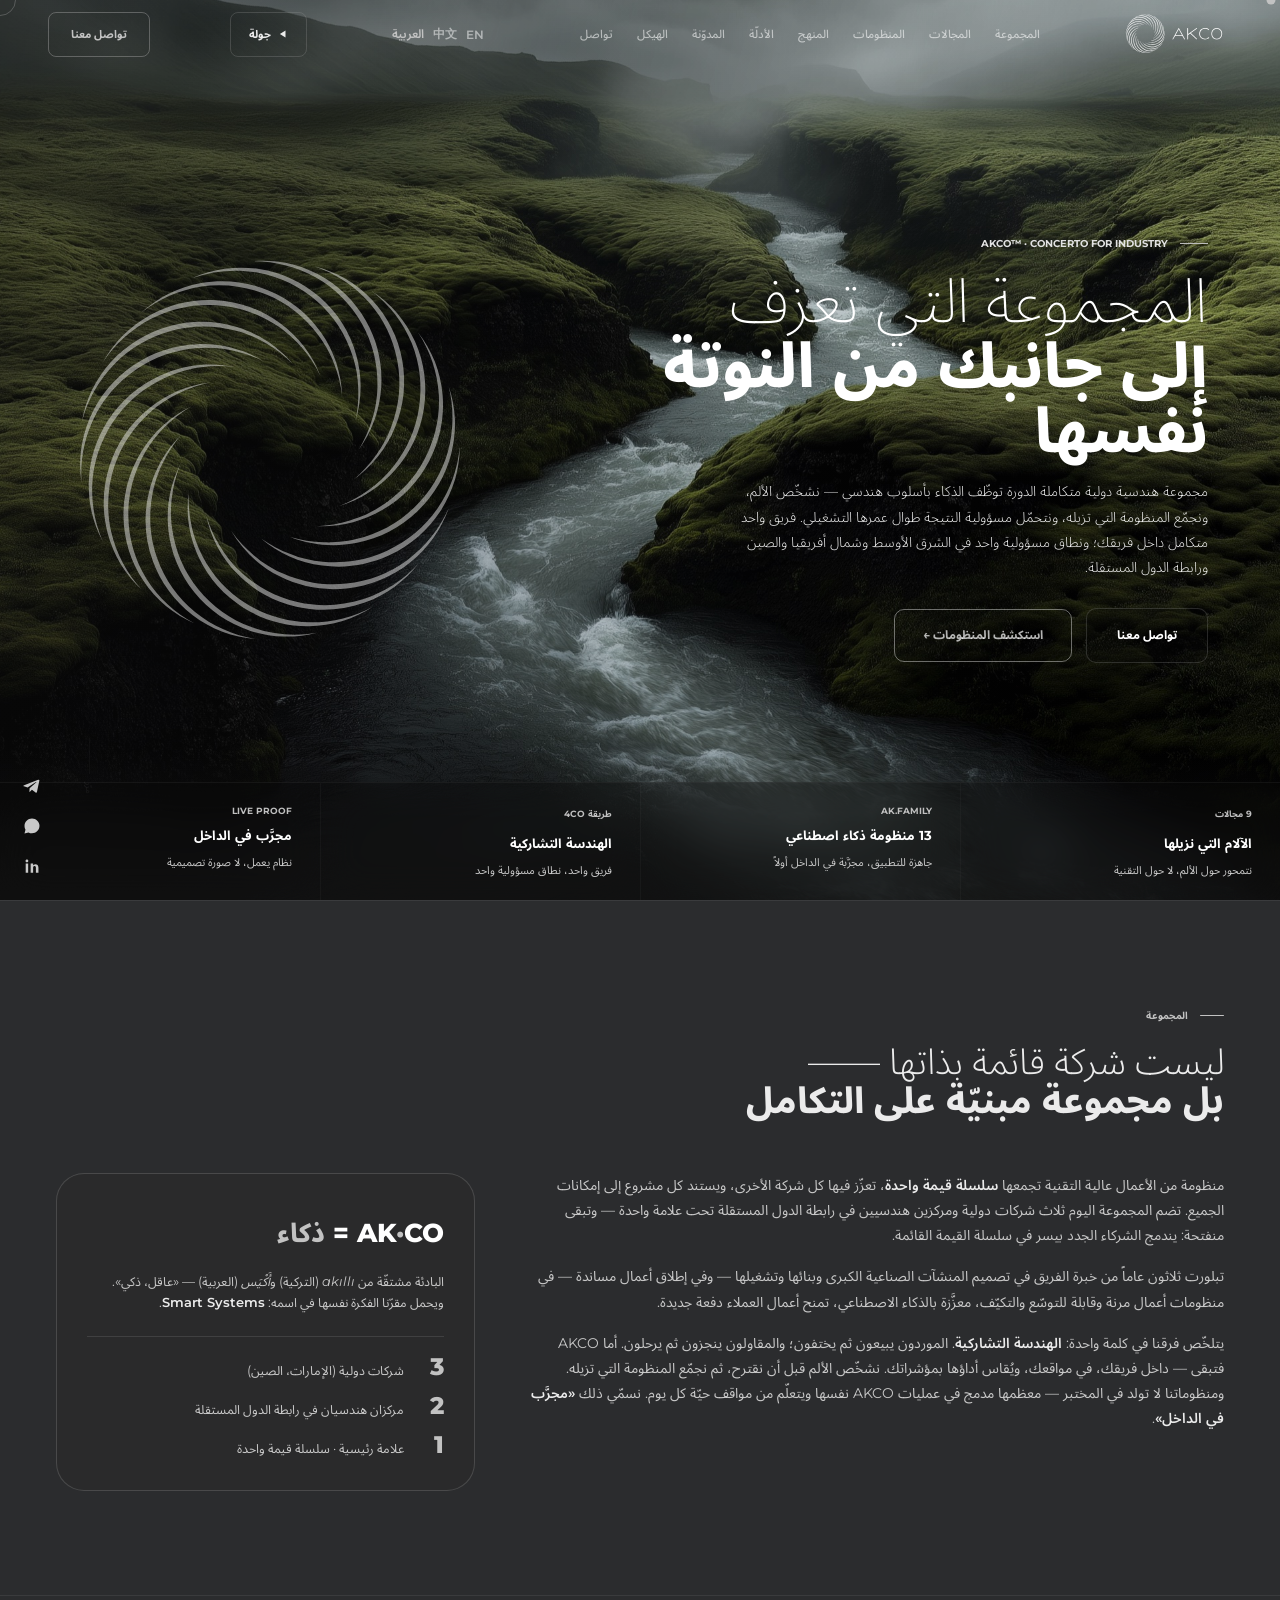
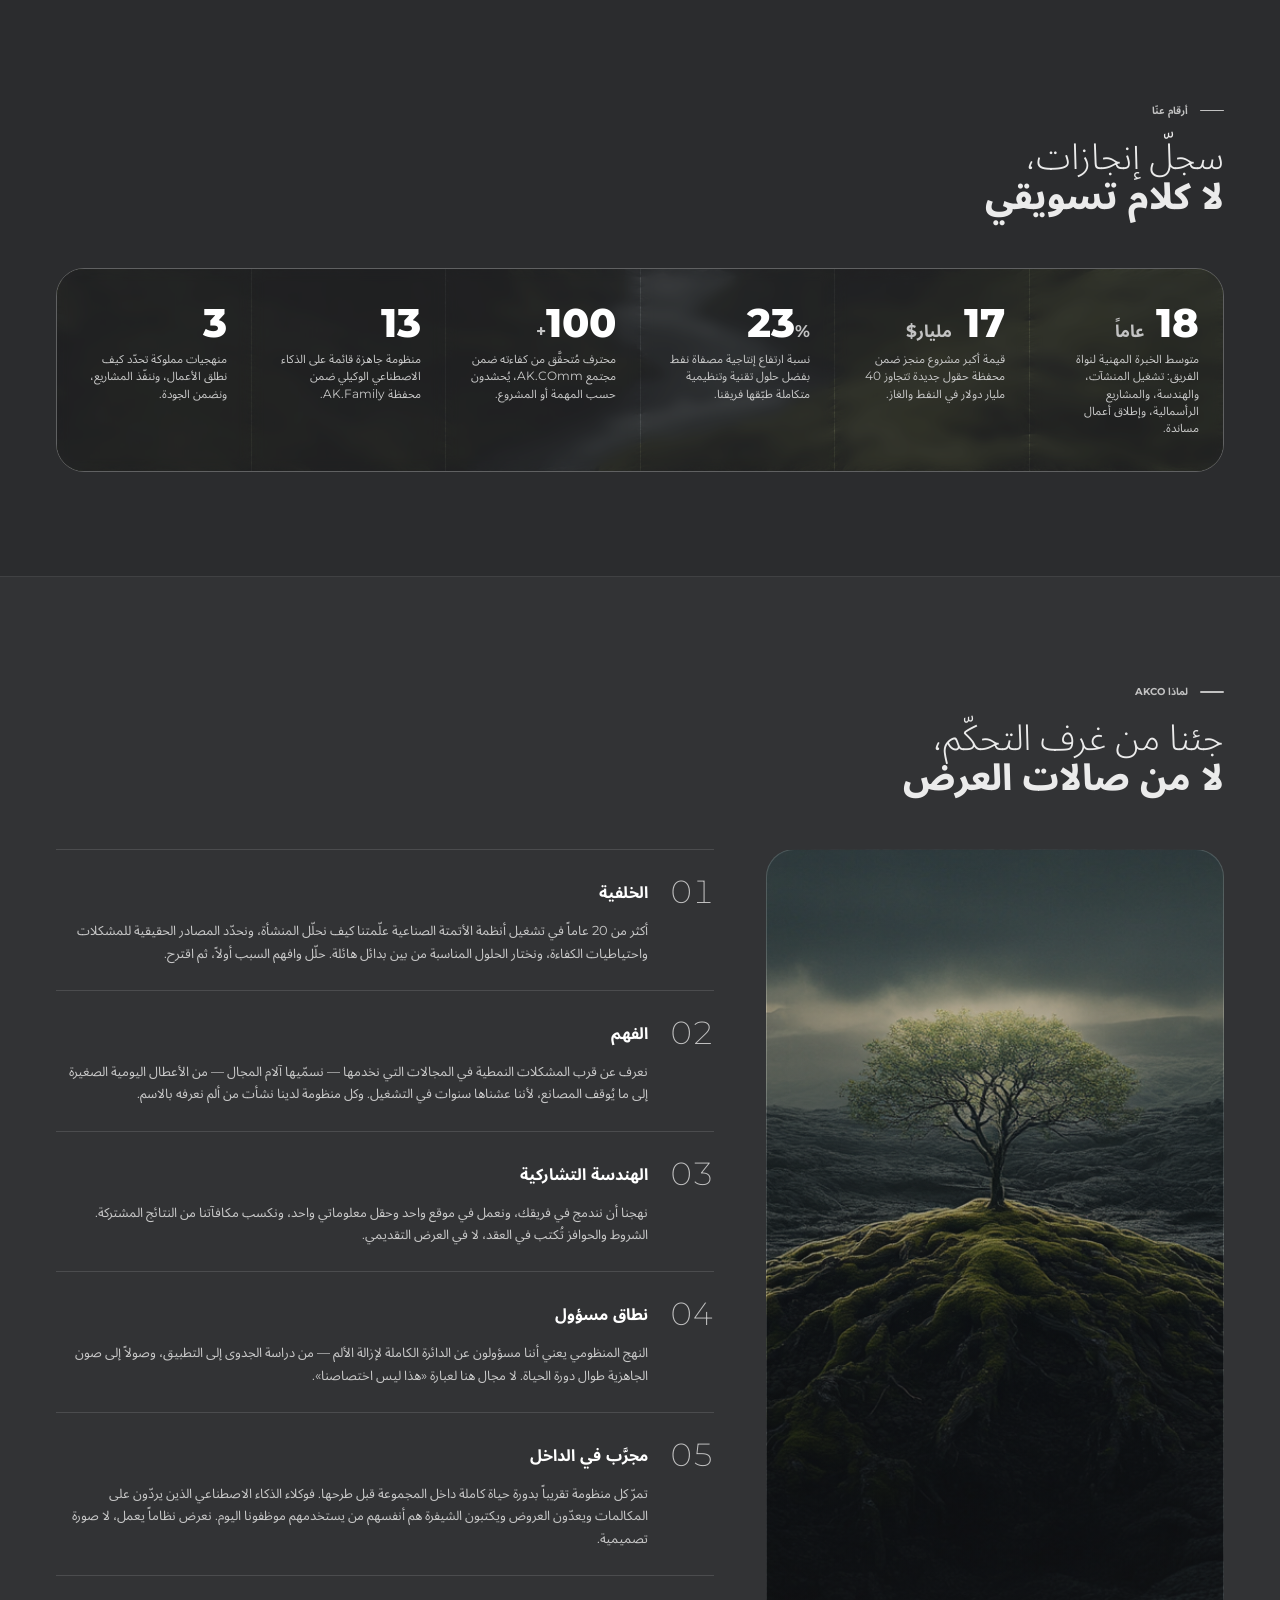
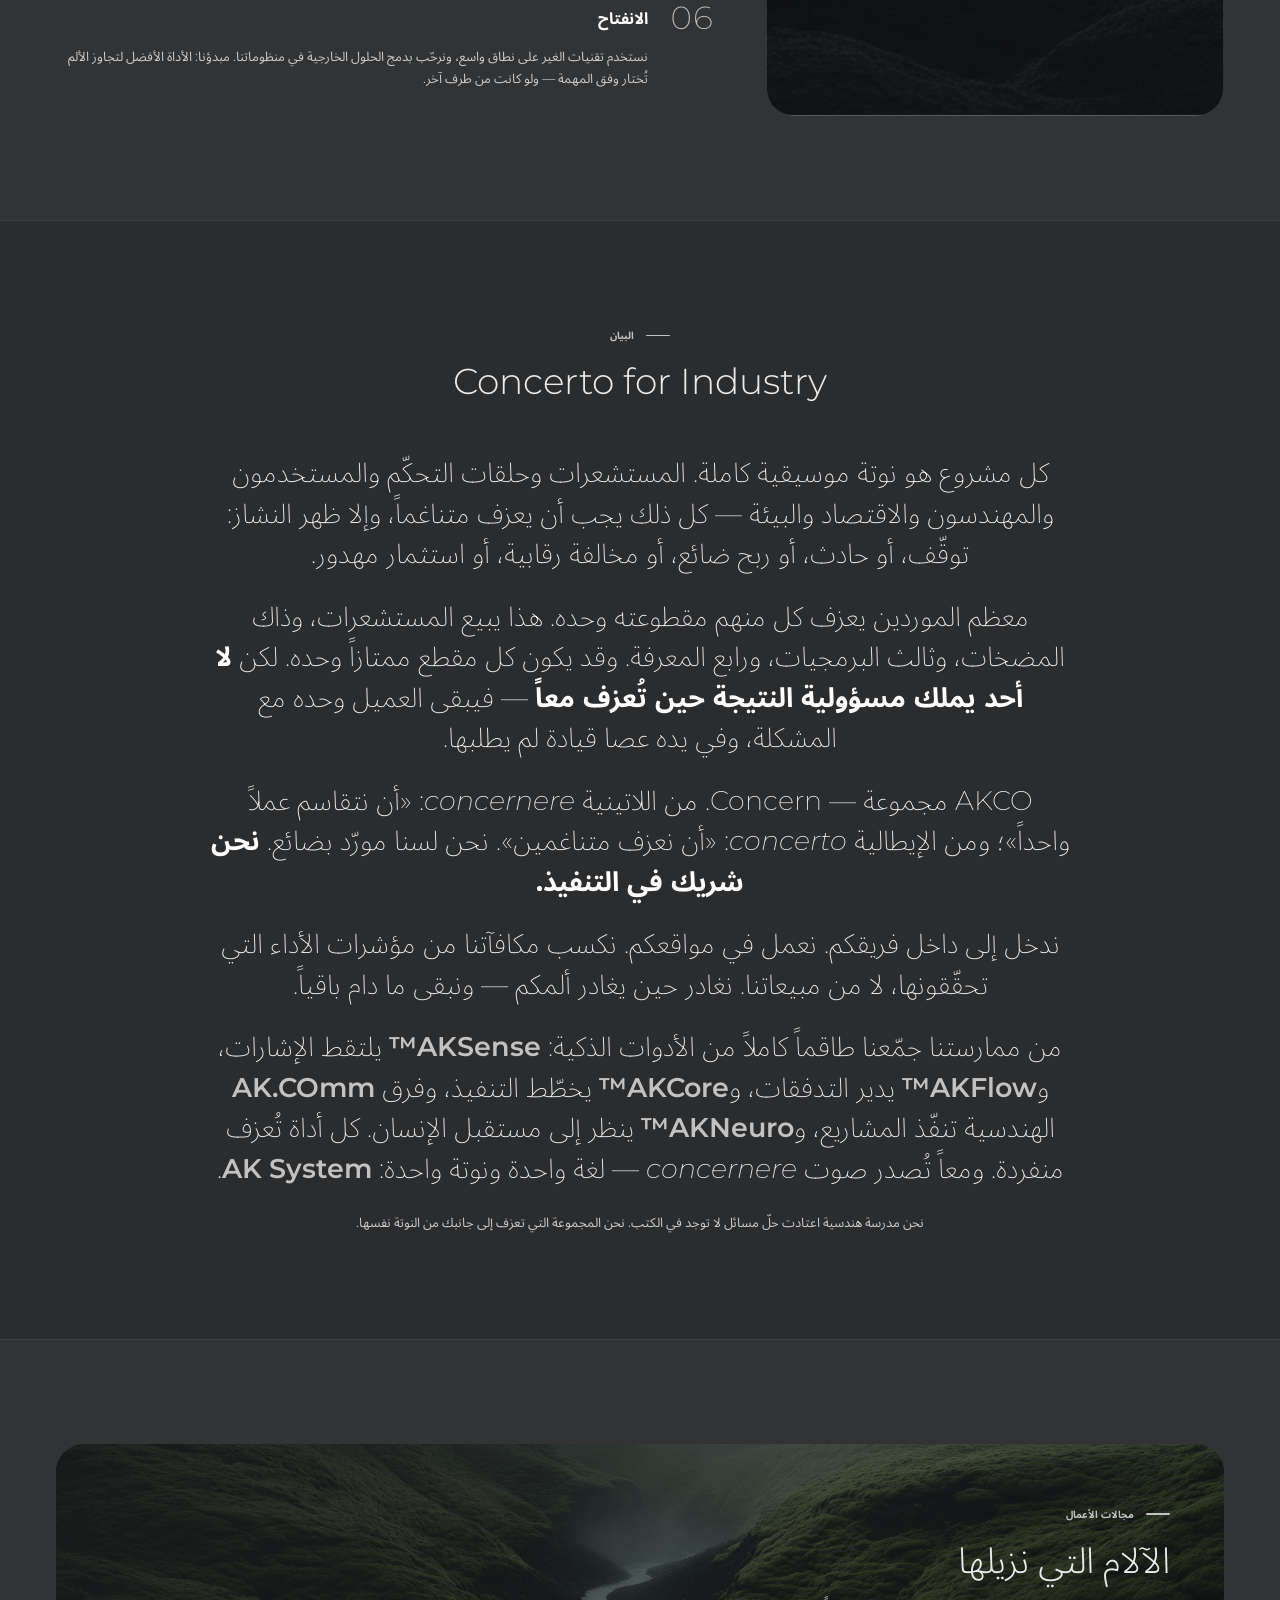
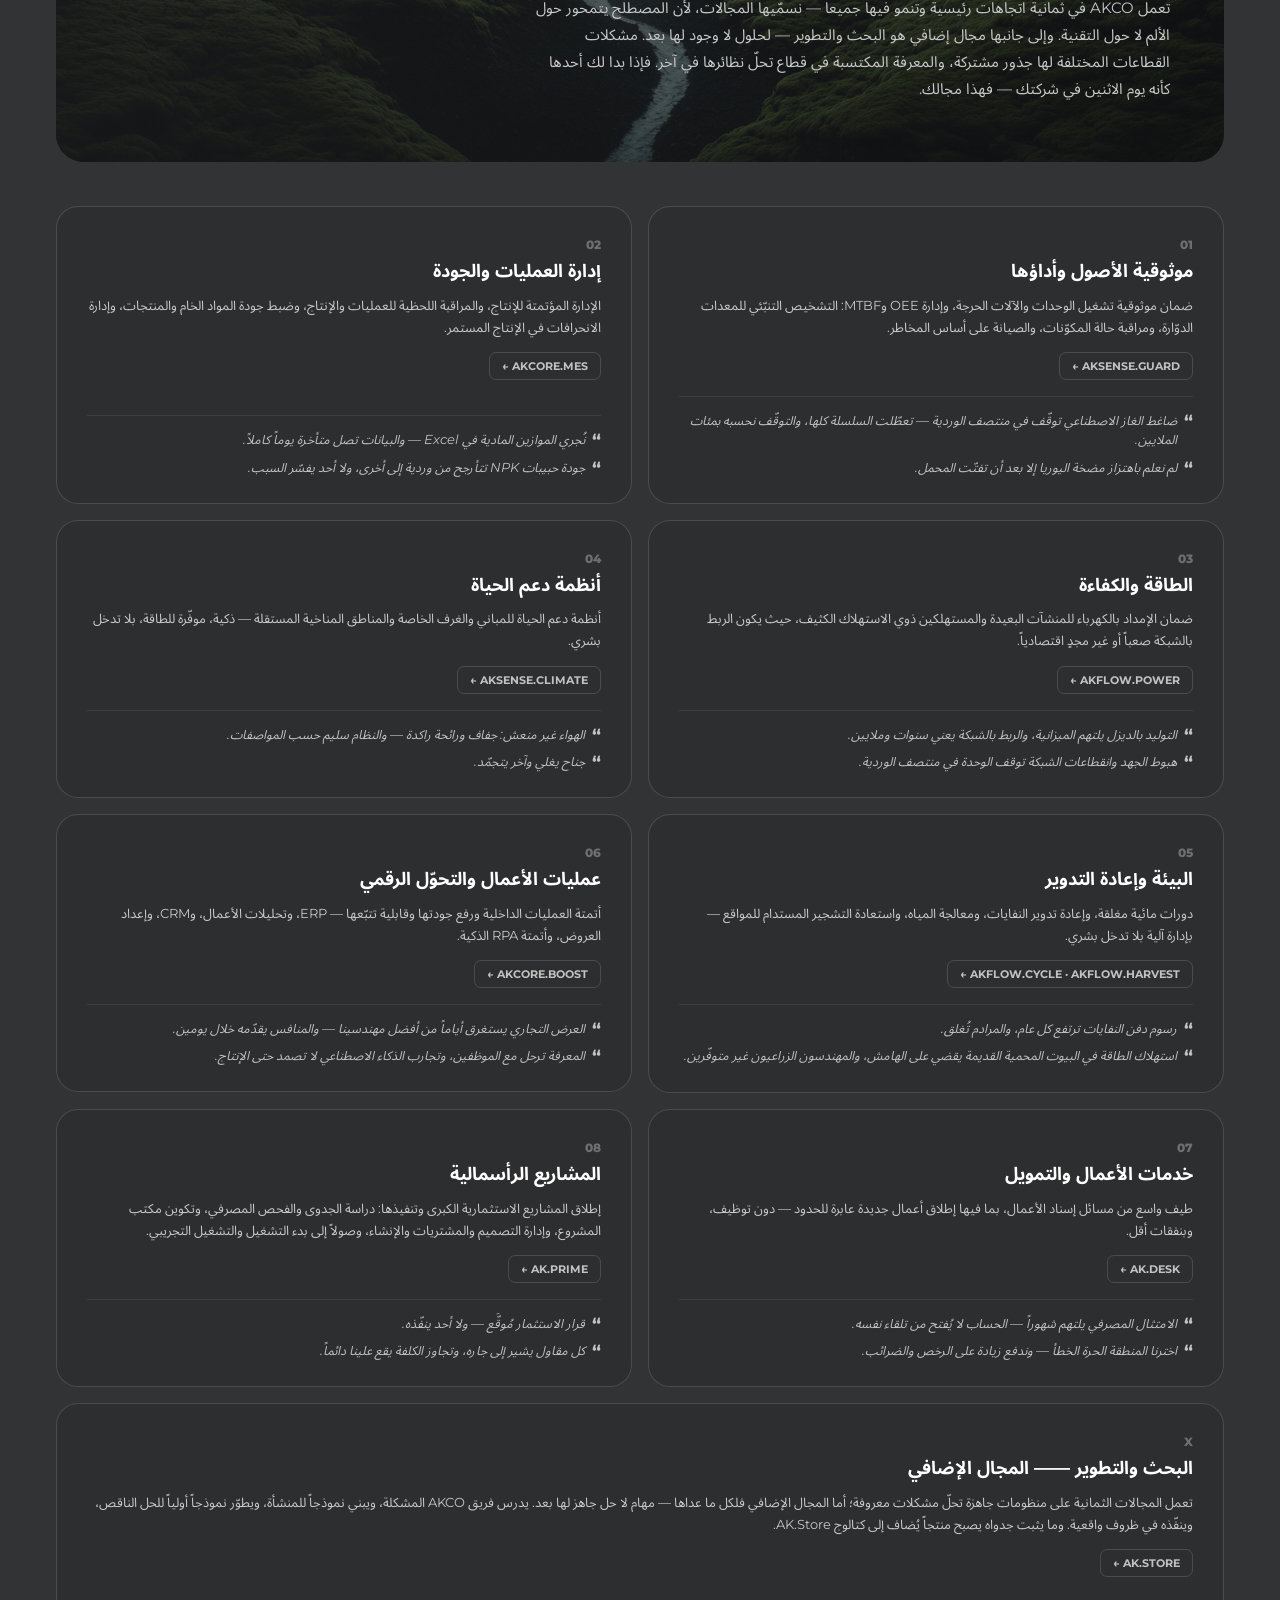
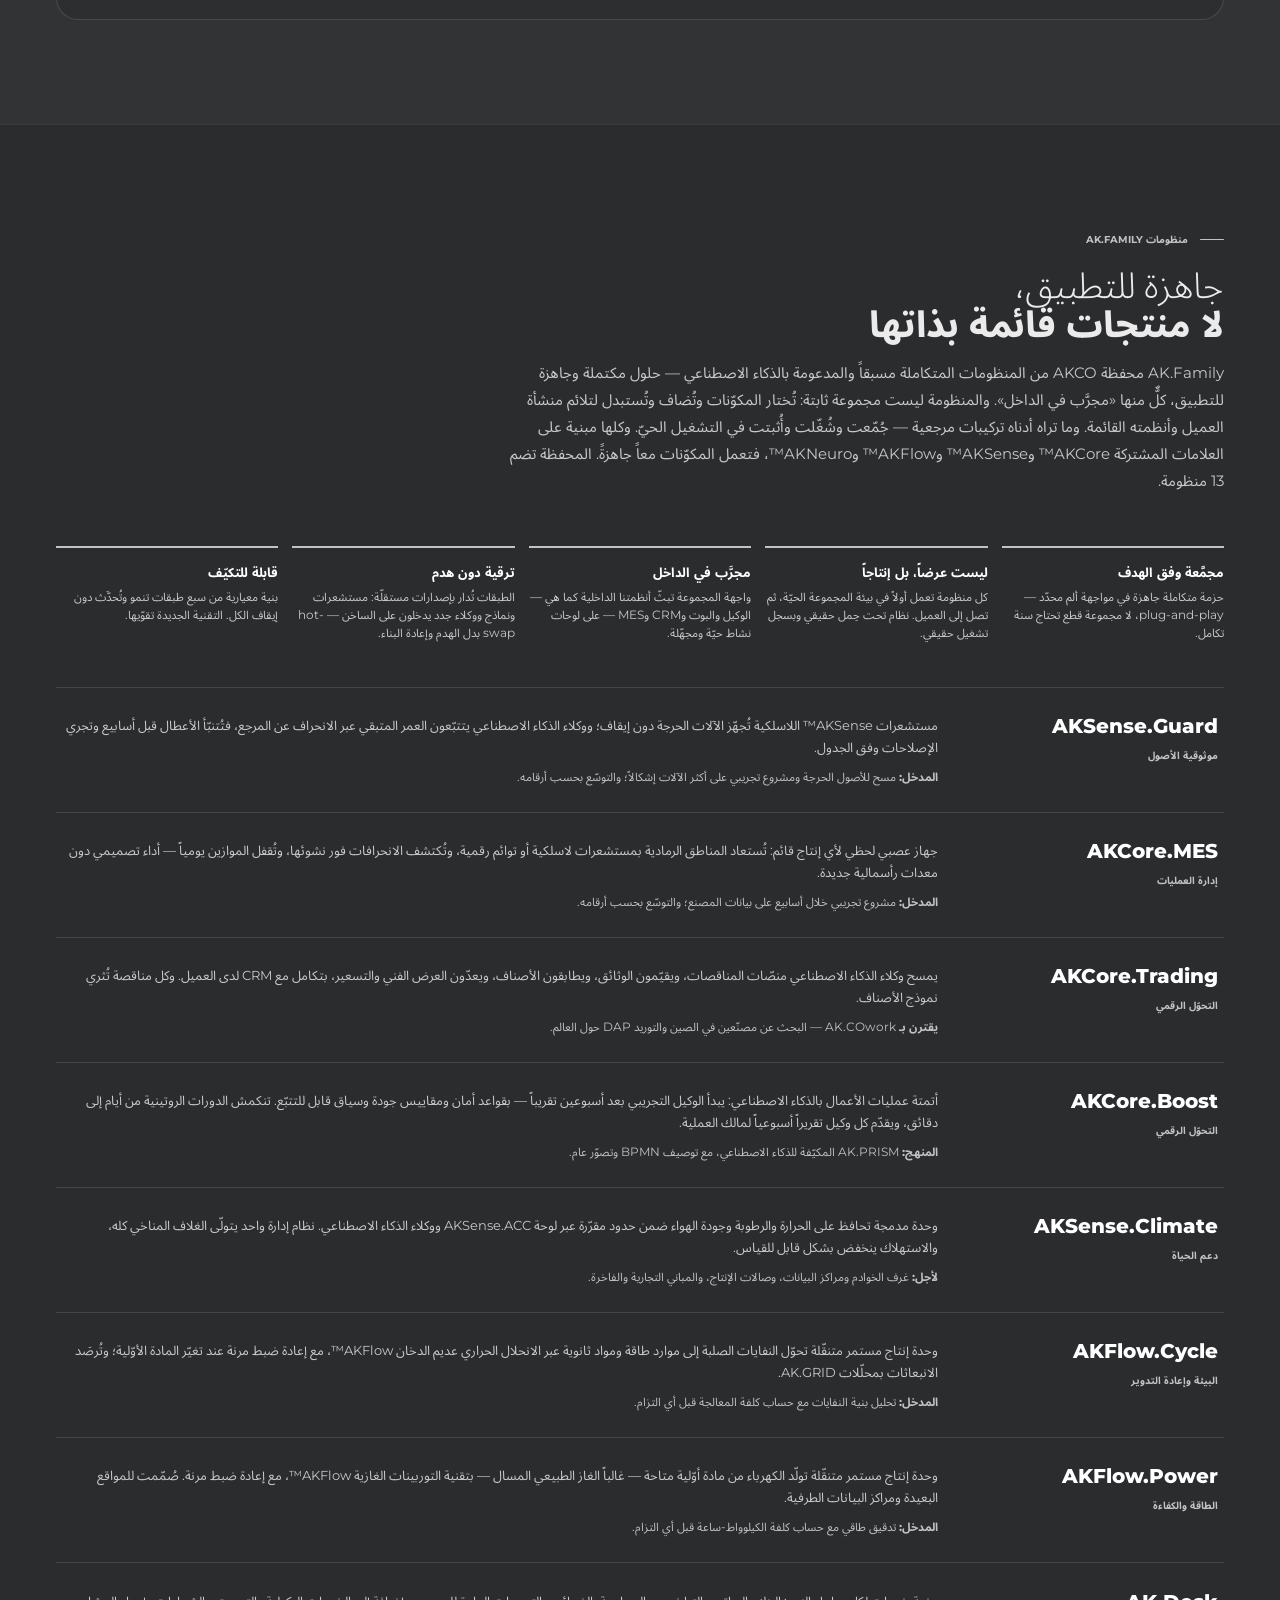
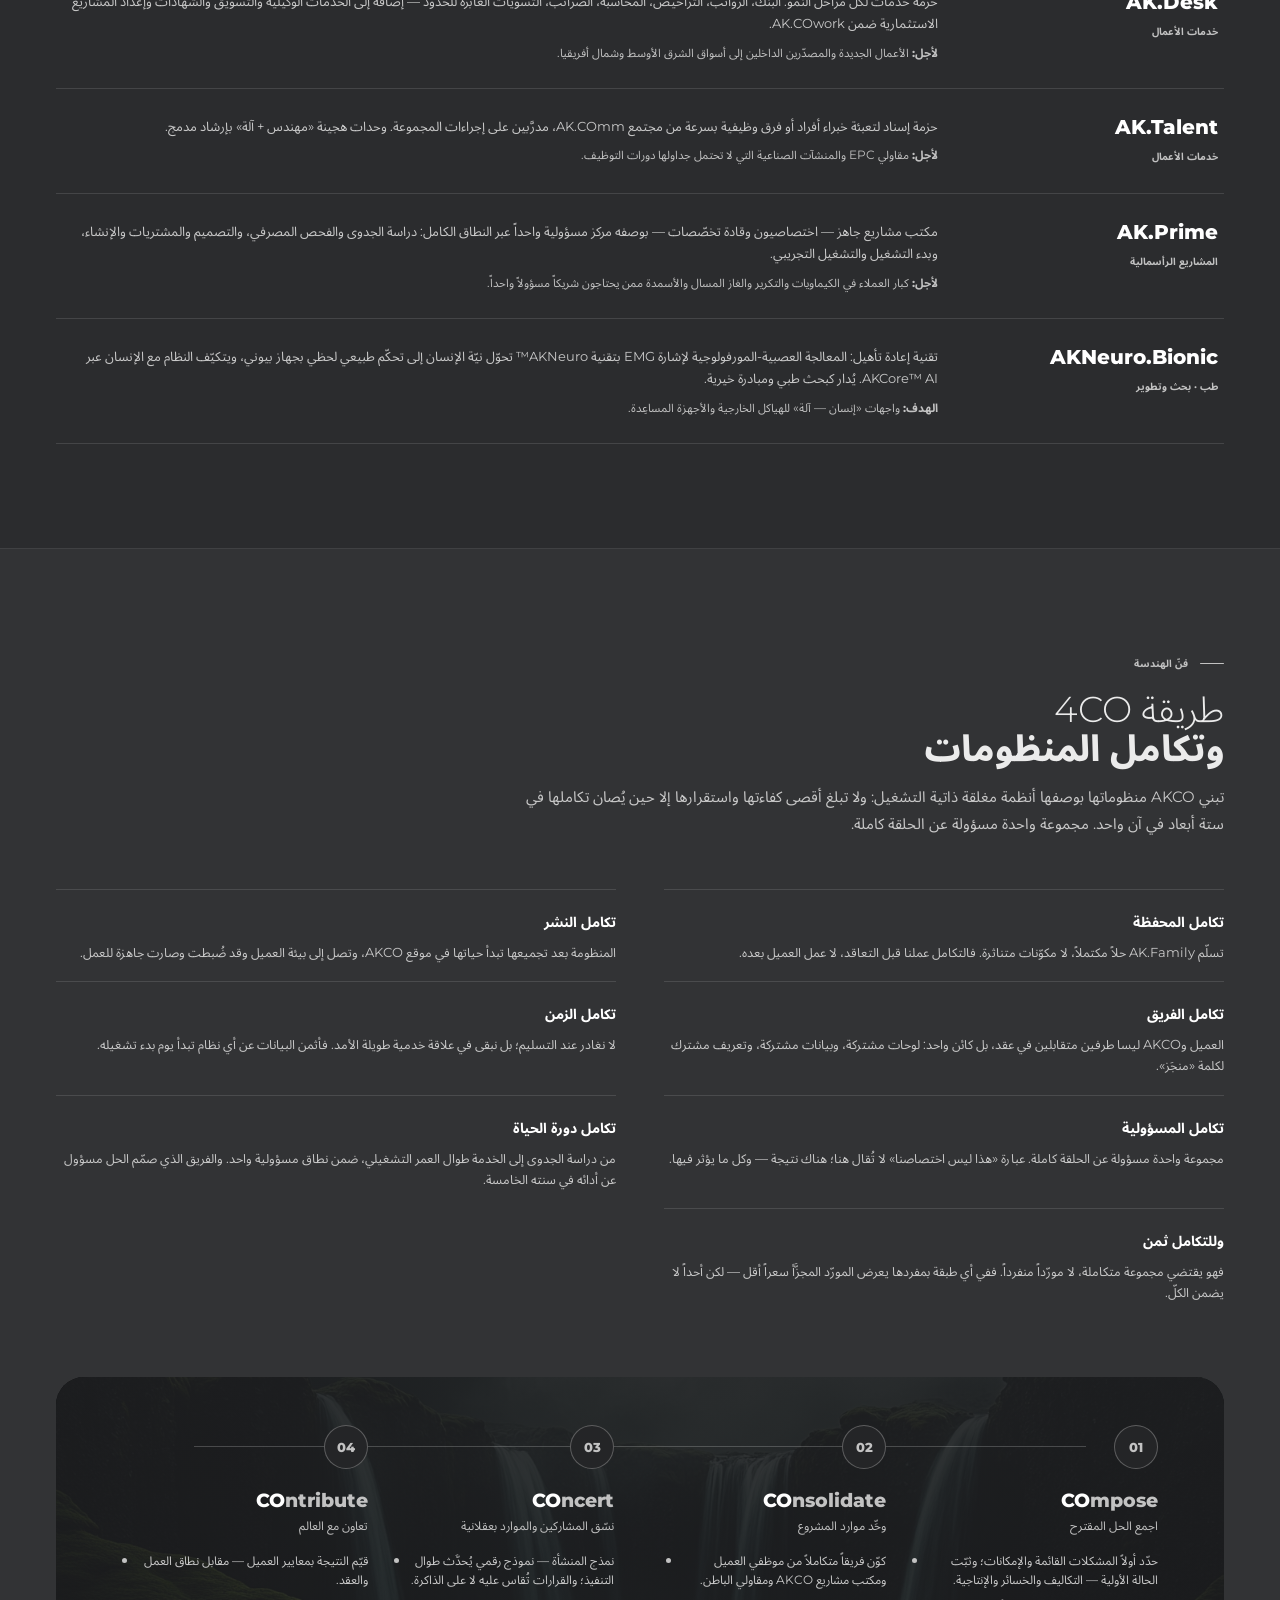
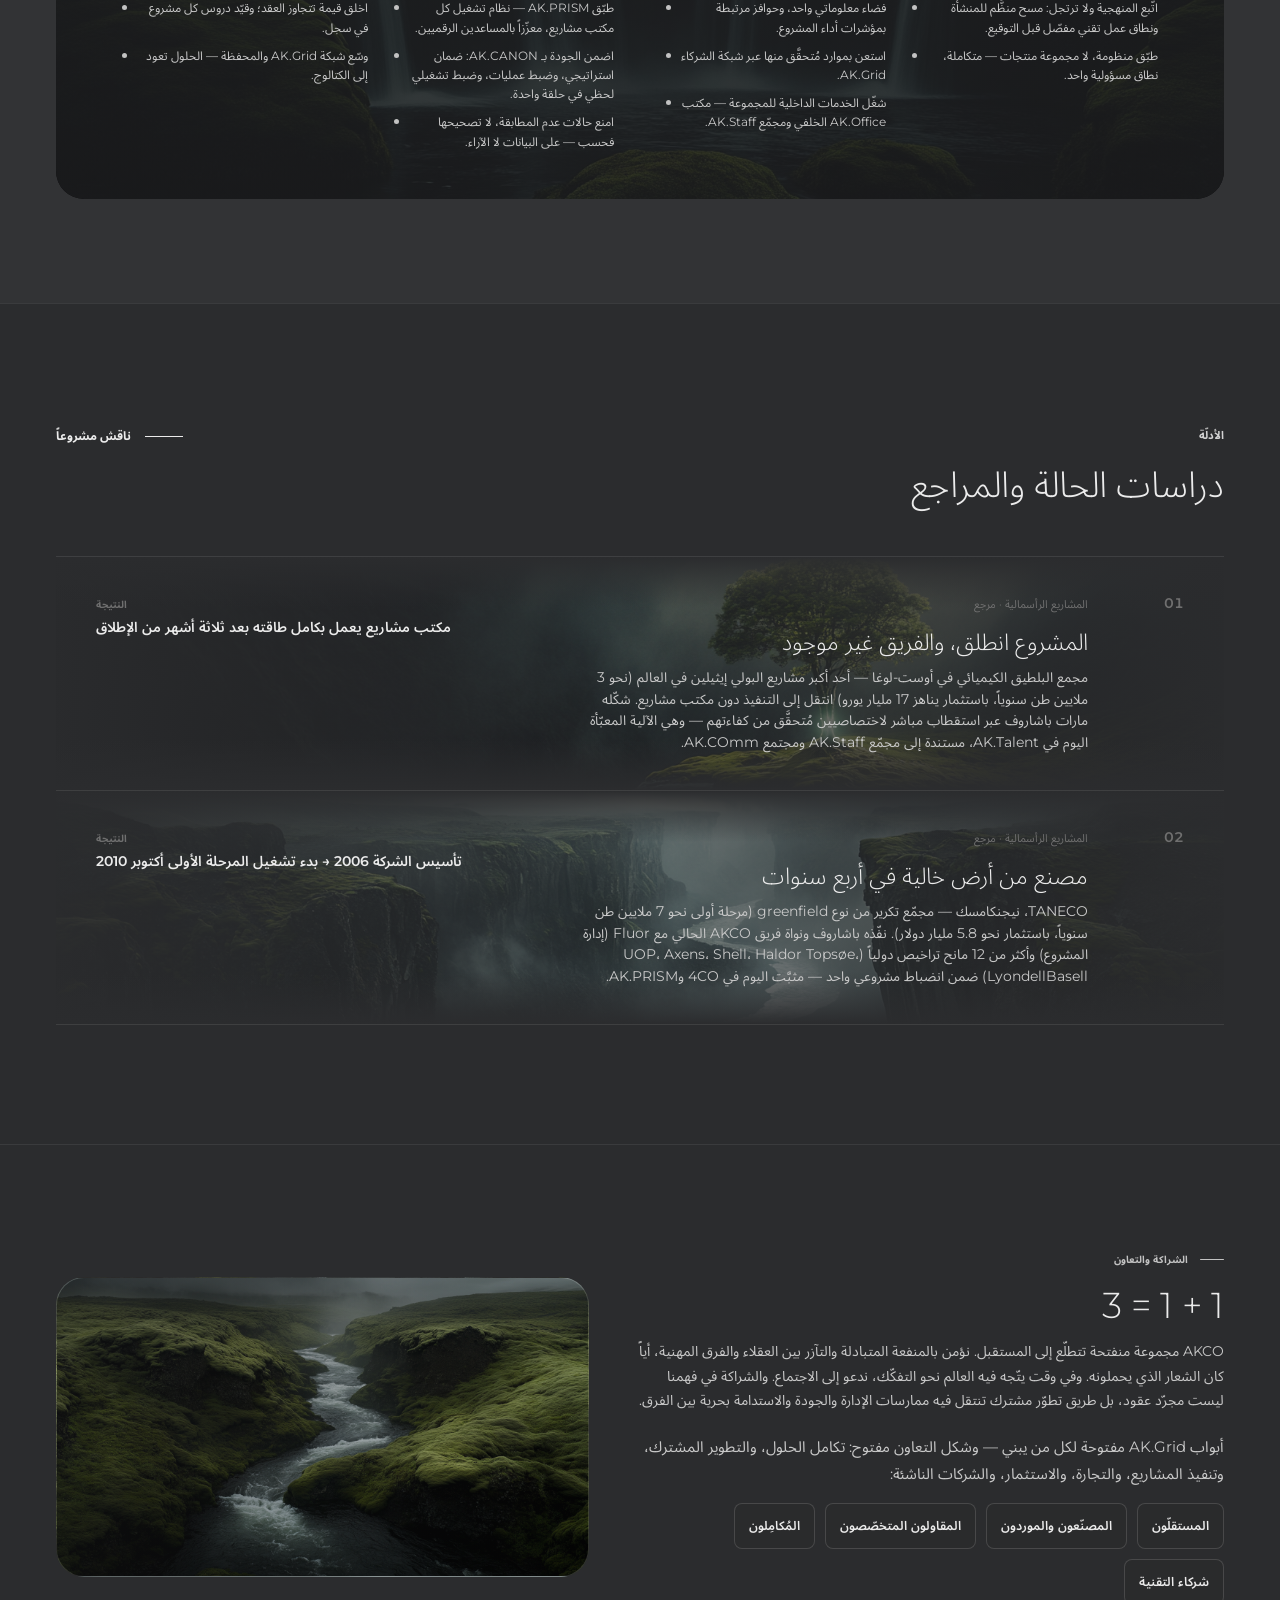
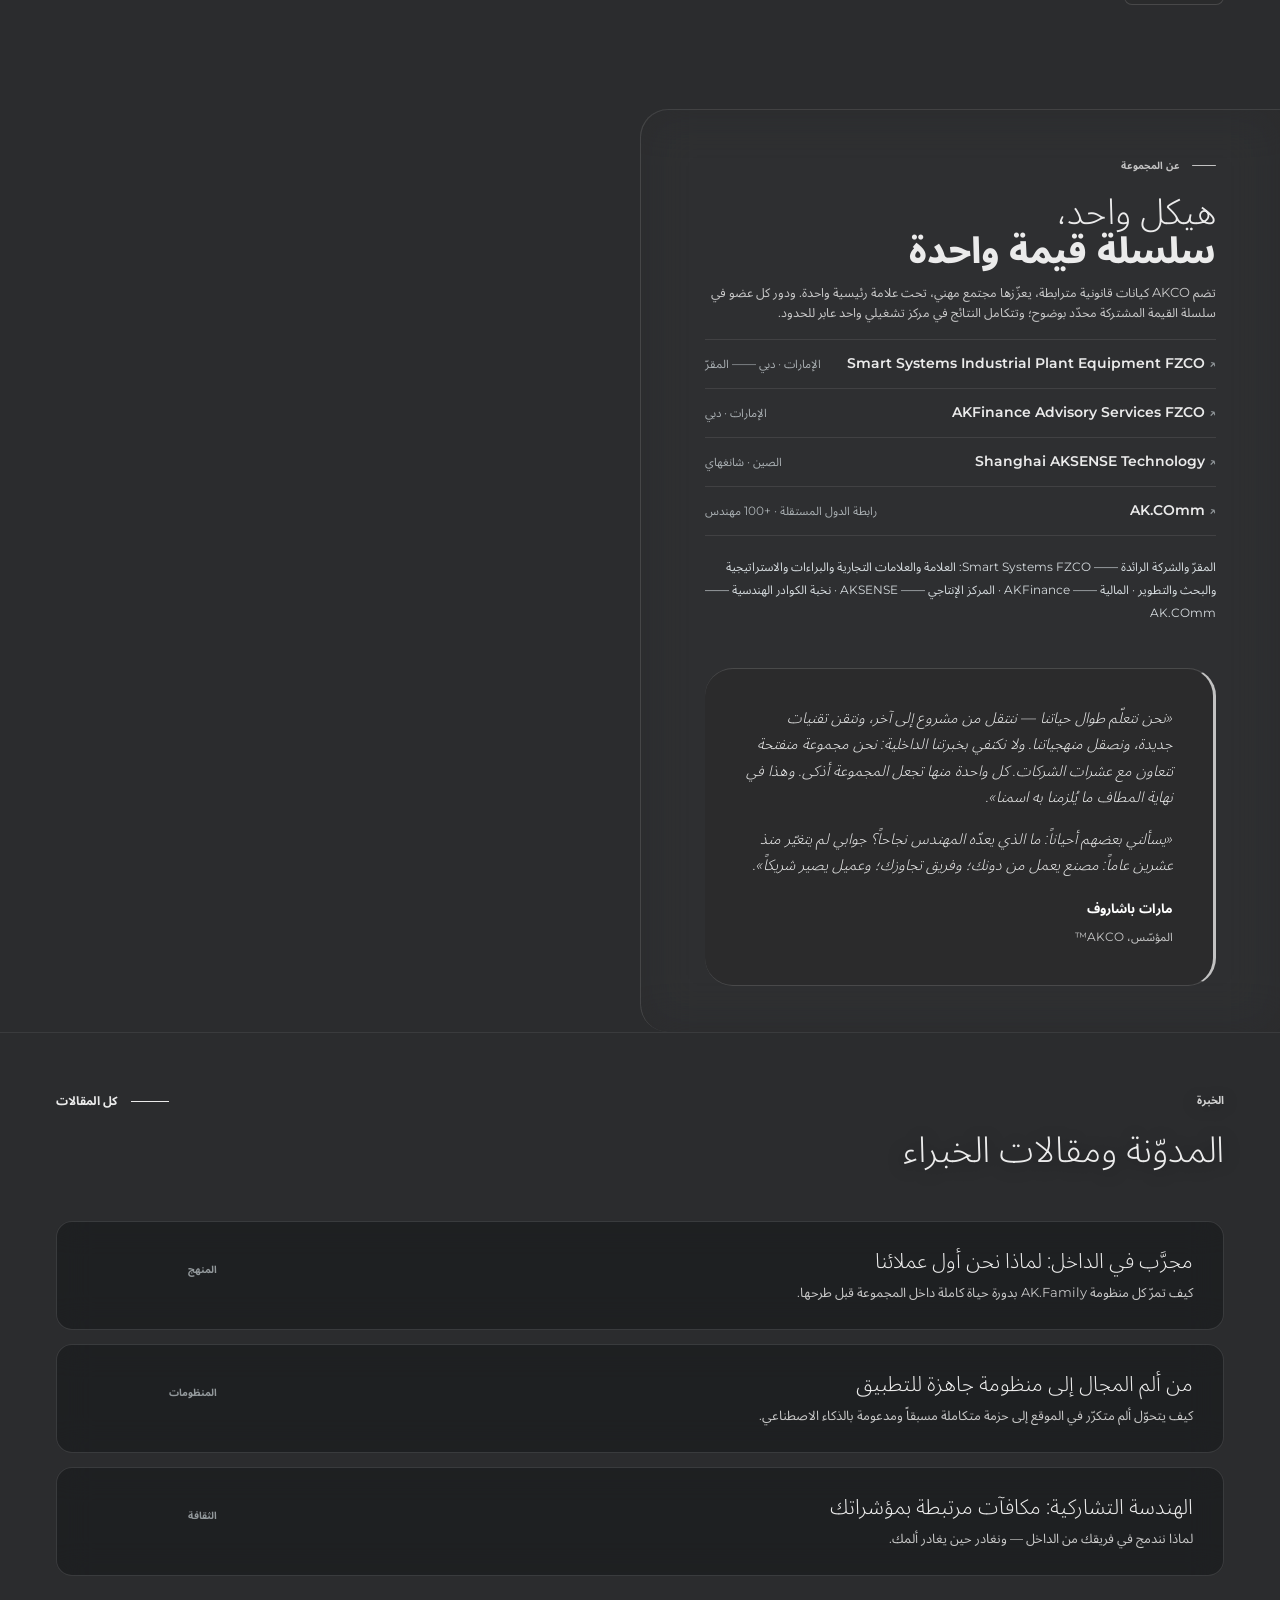
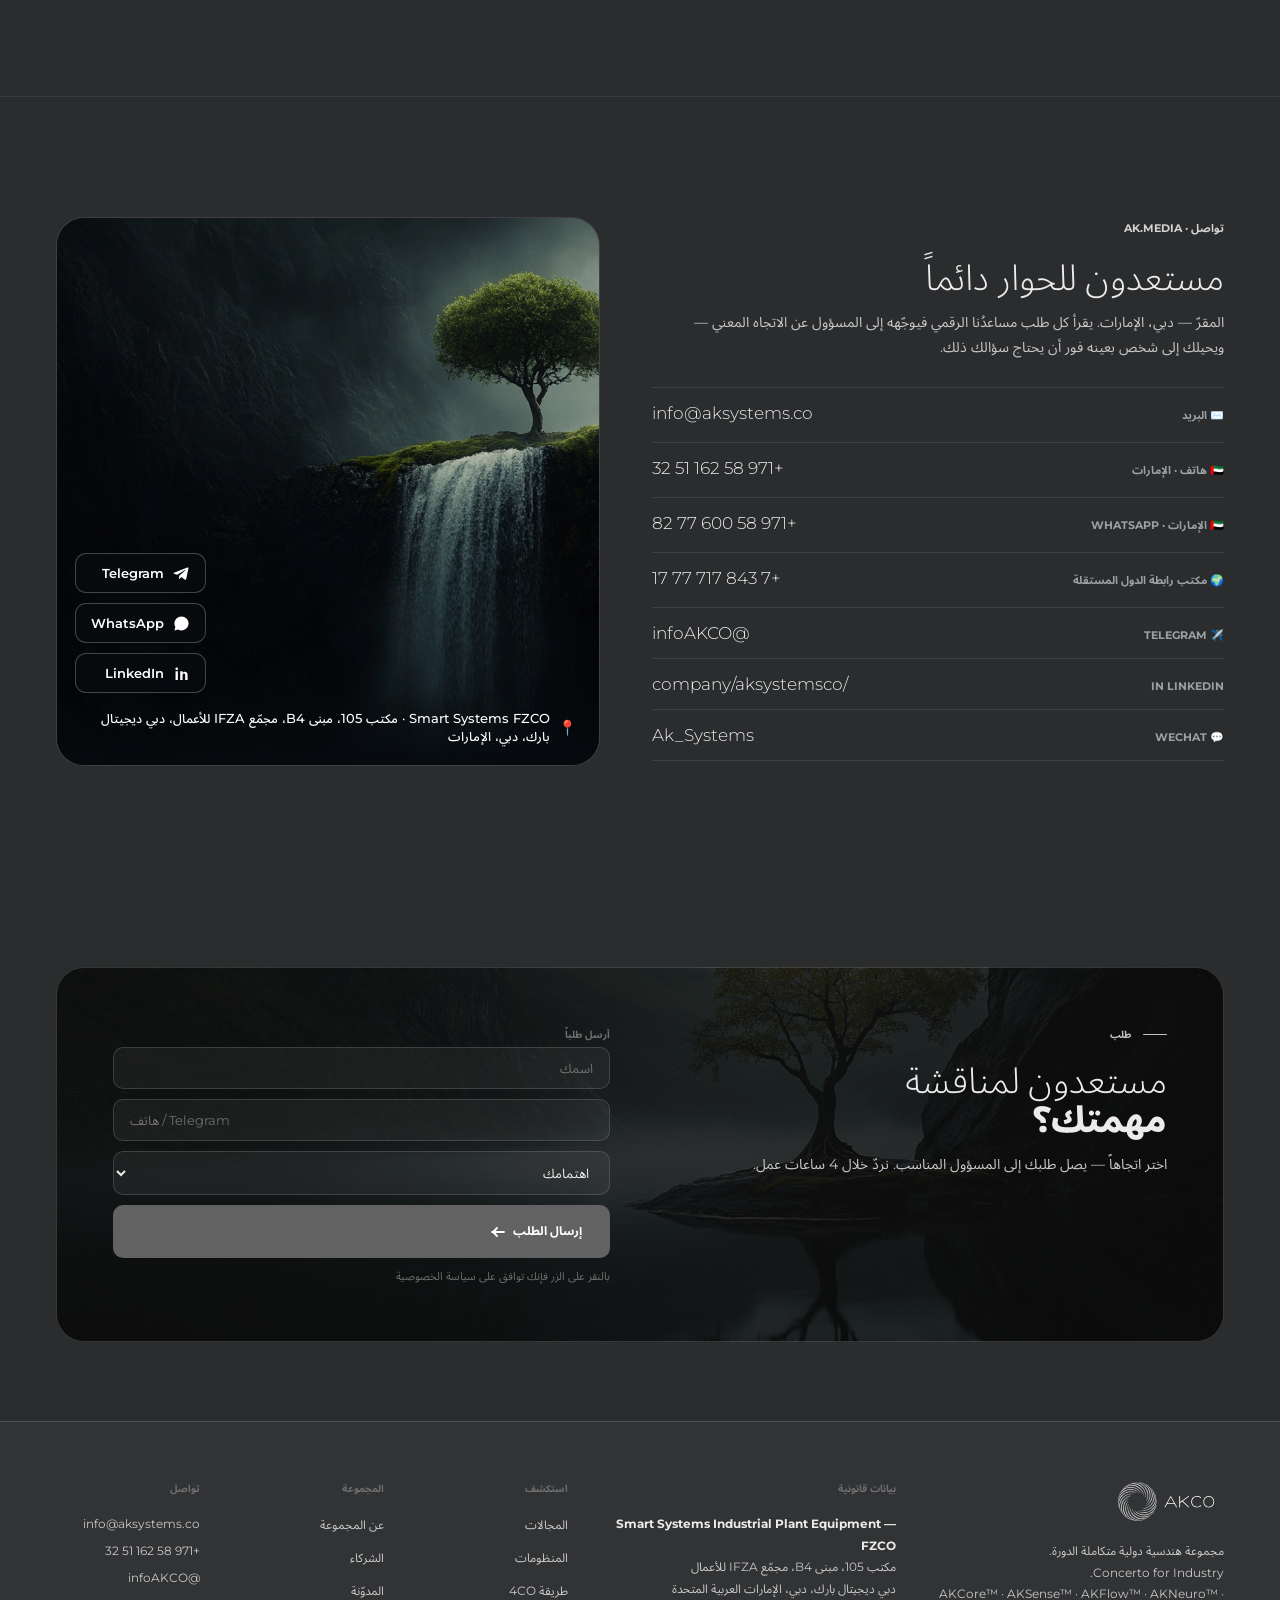
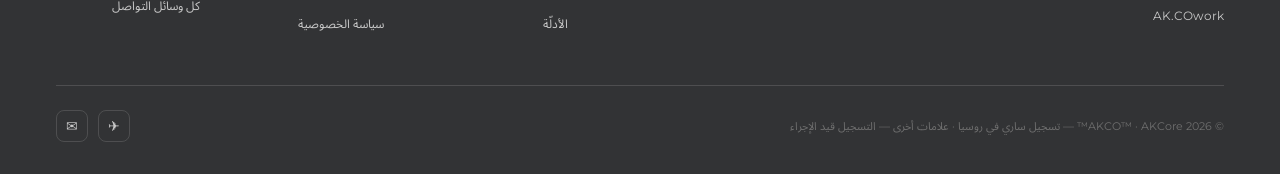
==== commit 9b36e46a: "Add Site tour button (EN/中文/العربية) opening the deck at /tour/" ====
--- a/ar/index.html
+++ b/ar/index.html
@@ -205,6 +205,11 @@
 @media(max-width:900px){nav .lang{display:none}}
 .mob .lang{display:flex;margin:26px 0 0;gap:20px;border-top:1px solid var(--border);padding-top:22px}
 .mob .lang a,.mob .lang span{font-size:17px}
+/* Site tour button */
+.ntour{display:inline-flex;align-items:center;gap:7px;font-family:inherit;font-size:11px;font-weight:700;letter-spacing:.1em;text-transform:uppercase;padding:10px 18px;border-radius:8px;border:1px solid var(--border);background:transparent;color:var(--ink);cursor:pointer;transition:border-color .22s,color .22s,background .22s;text-decoration:none;white-space:nowrap;margin-left:4px}
+.ntour:hover{border-color:var(--teal);color:#fff;background:rgba(255,255,255,.05)}
+.ntour svg{width:10px;height:10px;fill:currentColor}
+@media(max-width:900px){nav .ntour{display:none}}
 @media(prefers-reduced-motion:reduce){
   .rv,.rv.on{opacity:1!important;transform:none!important;transition:none!important}
   .hi{opacity:1!important;animation:none!important}
@@ -776,6 +781,8 @@
 #cases .mbtn{align-self:flex-start}
 /* SVG arrows point left in RTL */
 .cbtn svg{transform:scaleX(-1)}
+.ntour svg{transform:scaleX(-1)}
+.ntour{margin-left:0;margin-right:4px}
 </style>
 </head>
 <body>
@@ -794,6 +801,7 @@
   <a href="#blog" onclick="cm()">المدوّنة</a>
   <a href="#about" onclick="cm()">الهيكل</a>
   <a href="#contacts" onclick="cm()">تواصل</a>
+  <a href="../tour/" target="_blank" rel="noopener" onclick="cm()">◂ جولة في الموقع</a>
   <a href="#order" onclick="cm()">تواصل معنا</a>
   <div class="lang">
     <a href="../index.html" hreflang="en">EN</a>
@@ -822,6 +830,7 @@
     <a href="../zh/index.html" hreflang="zh">中文</a>
     <a class="is-cur" aria-current="true">العربية</a>
   </div>
+  <a class="ntour" href="../tour/" target="_blank" rel="noopener"><svg viewBox="0 0 16 16" aria-hidden="true"><path d="M4 2.5v11l9-5.5z"/></svg>جولة</a>
   <button class="nbtn" onclick="gs('order')">تواصل معنا</button>
   <button class="burger" onclick="document.getElementById('mob').classList.toggle('open')">
     <span></span><span></span><span></span>
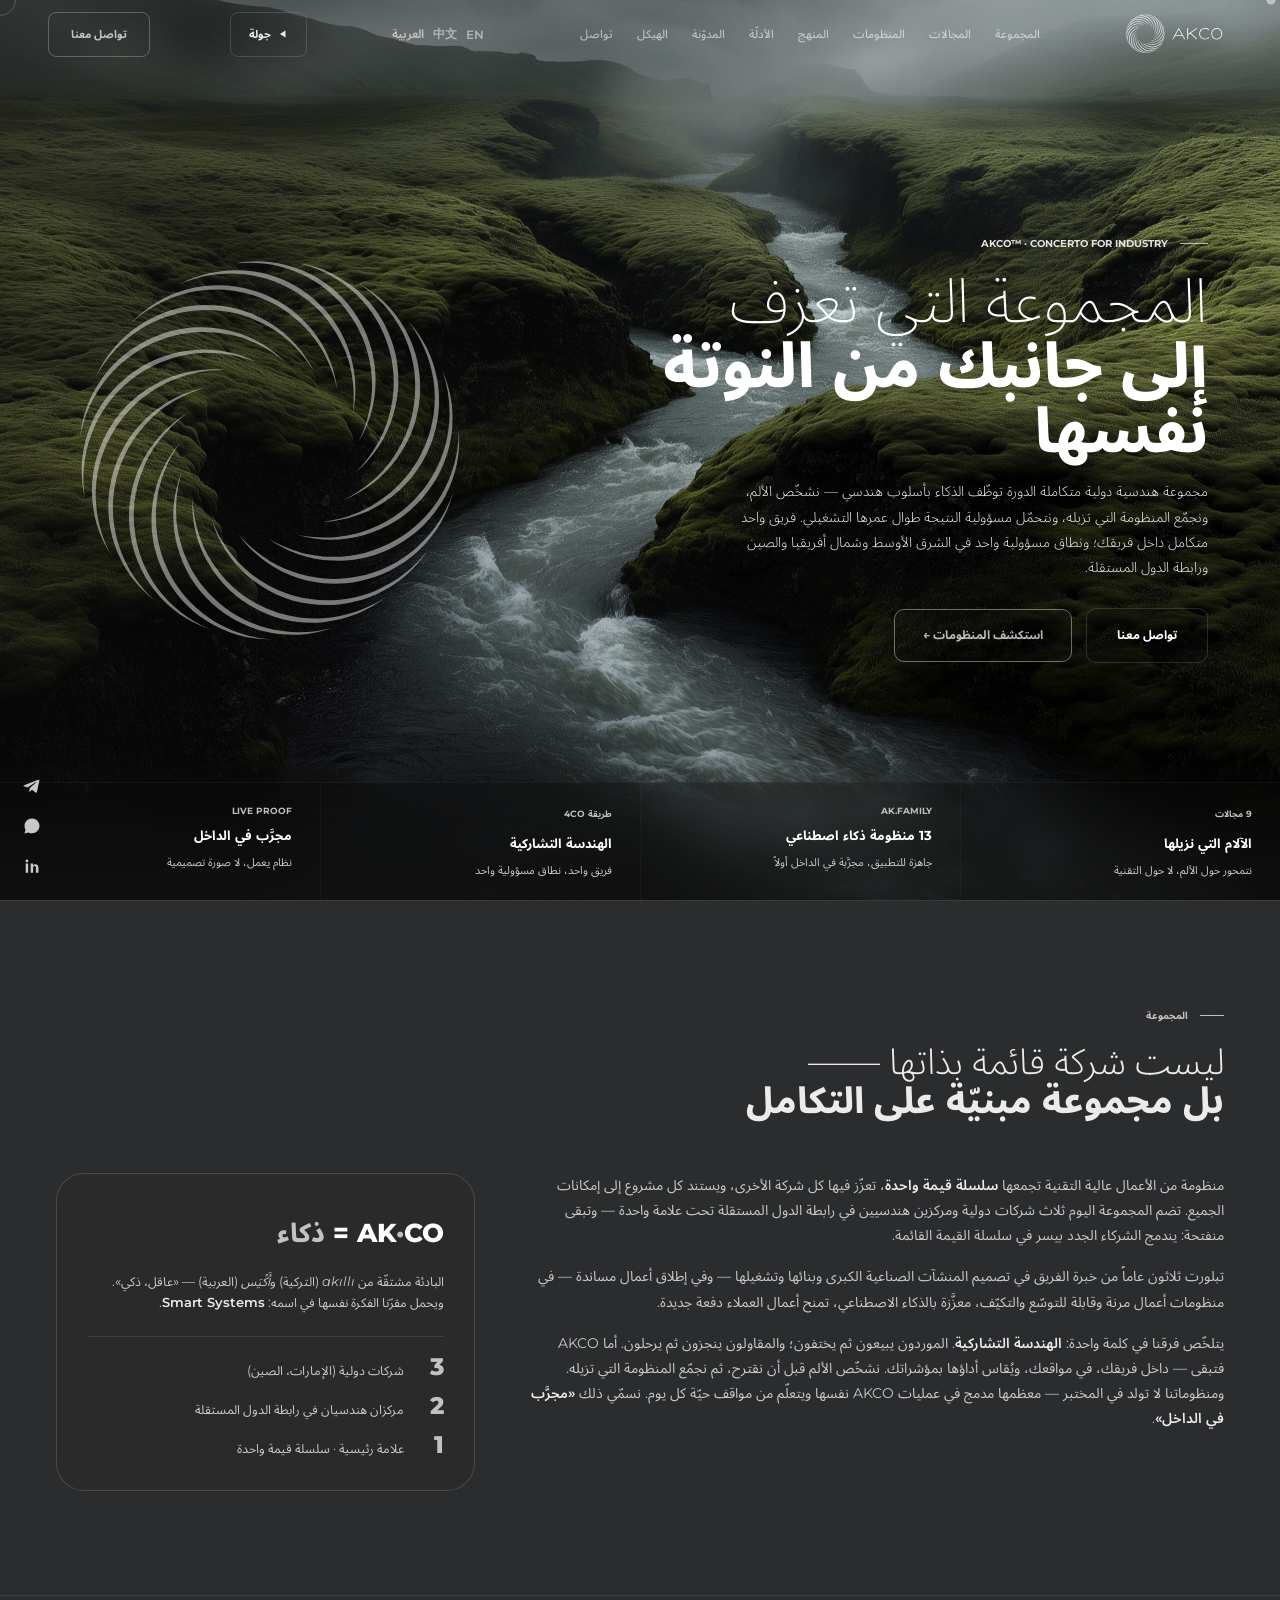
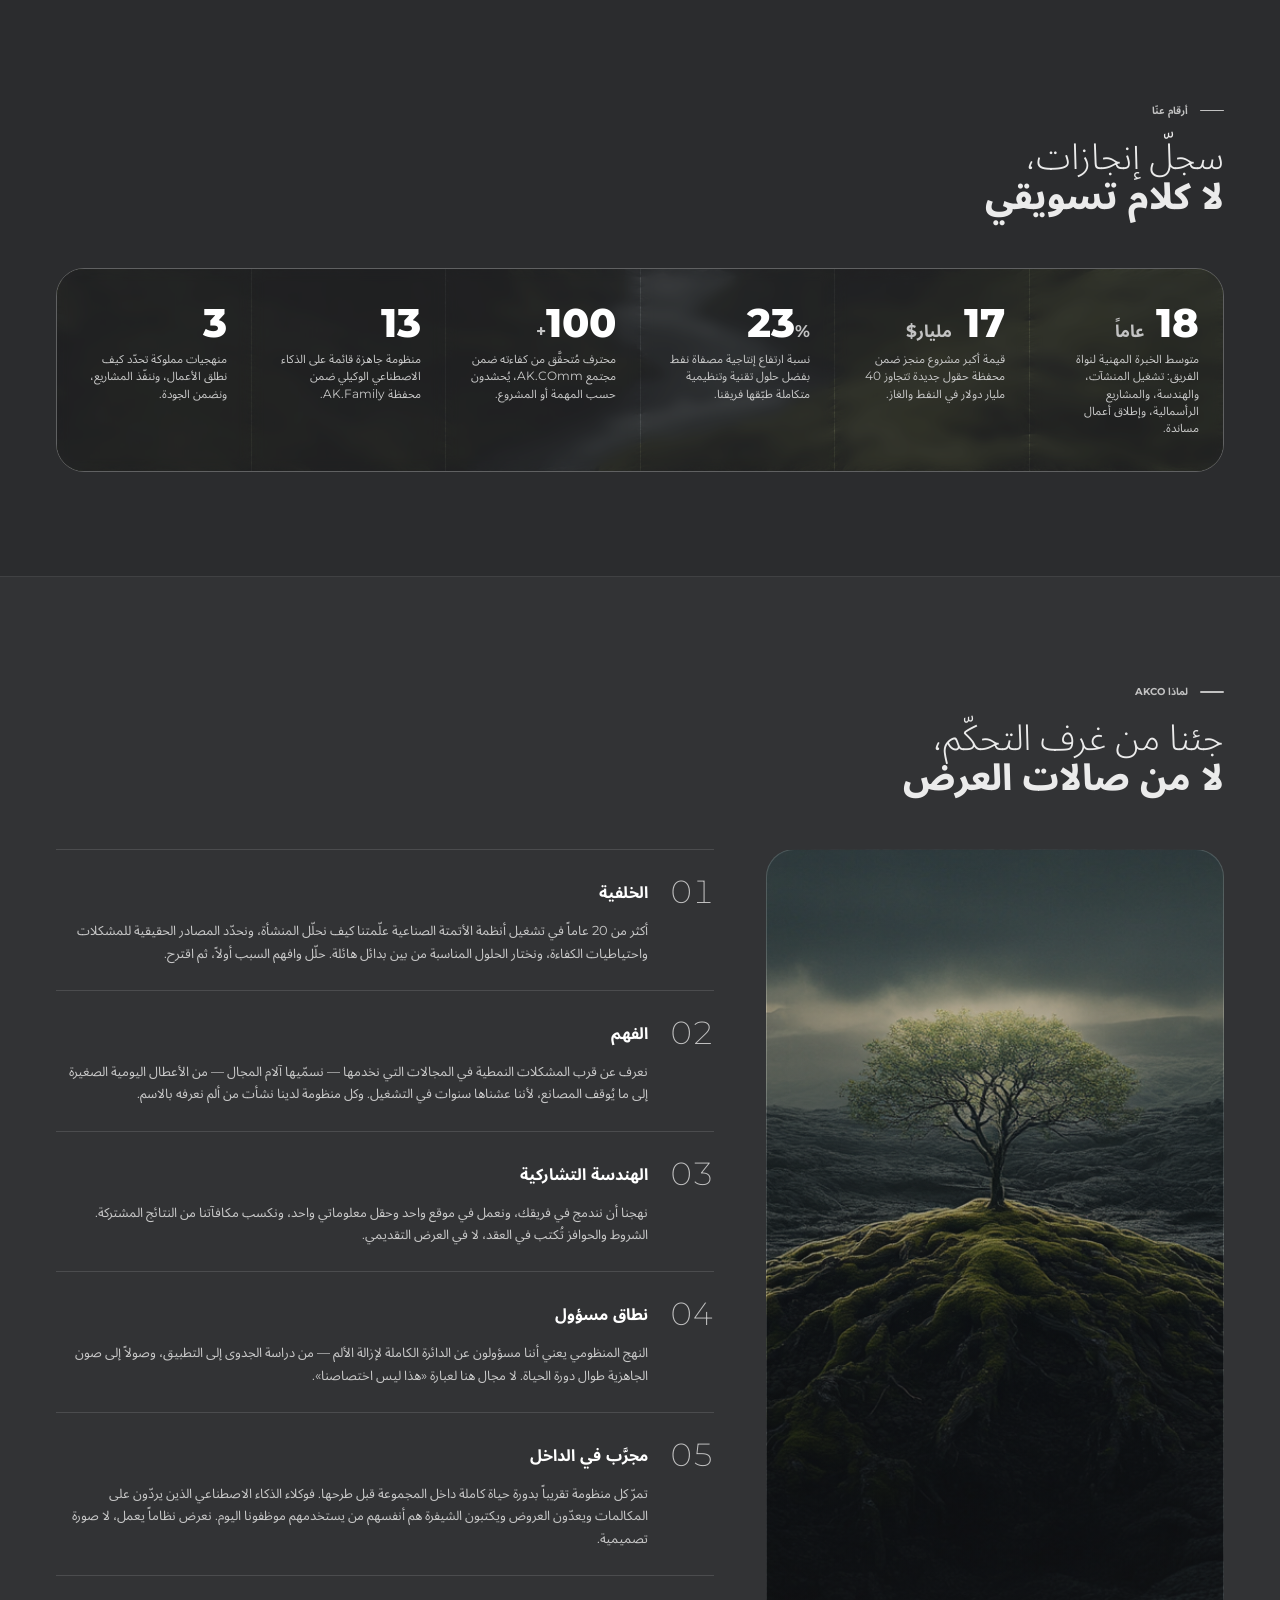
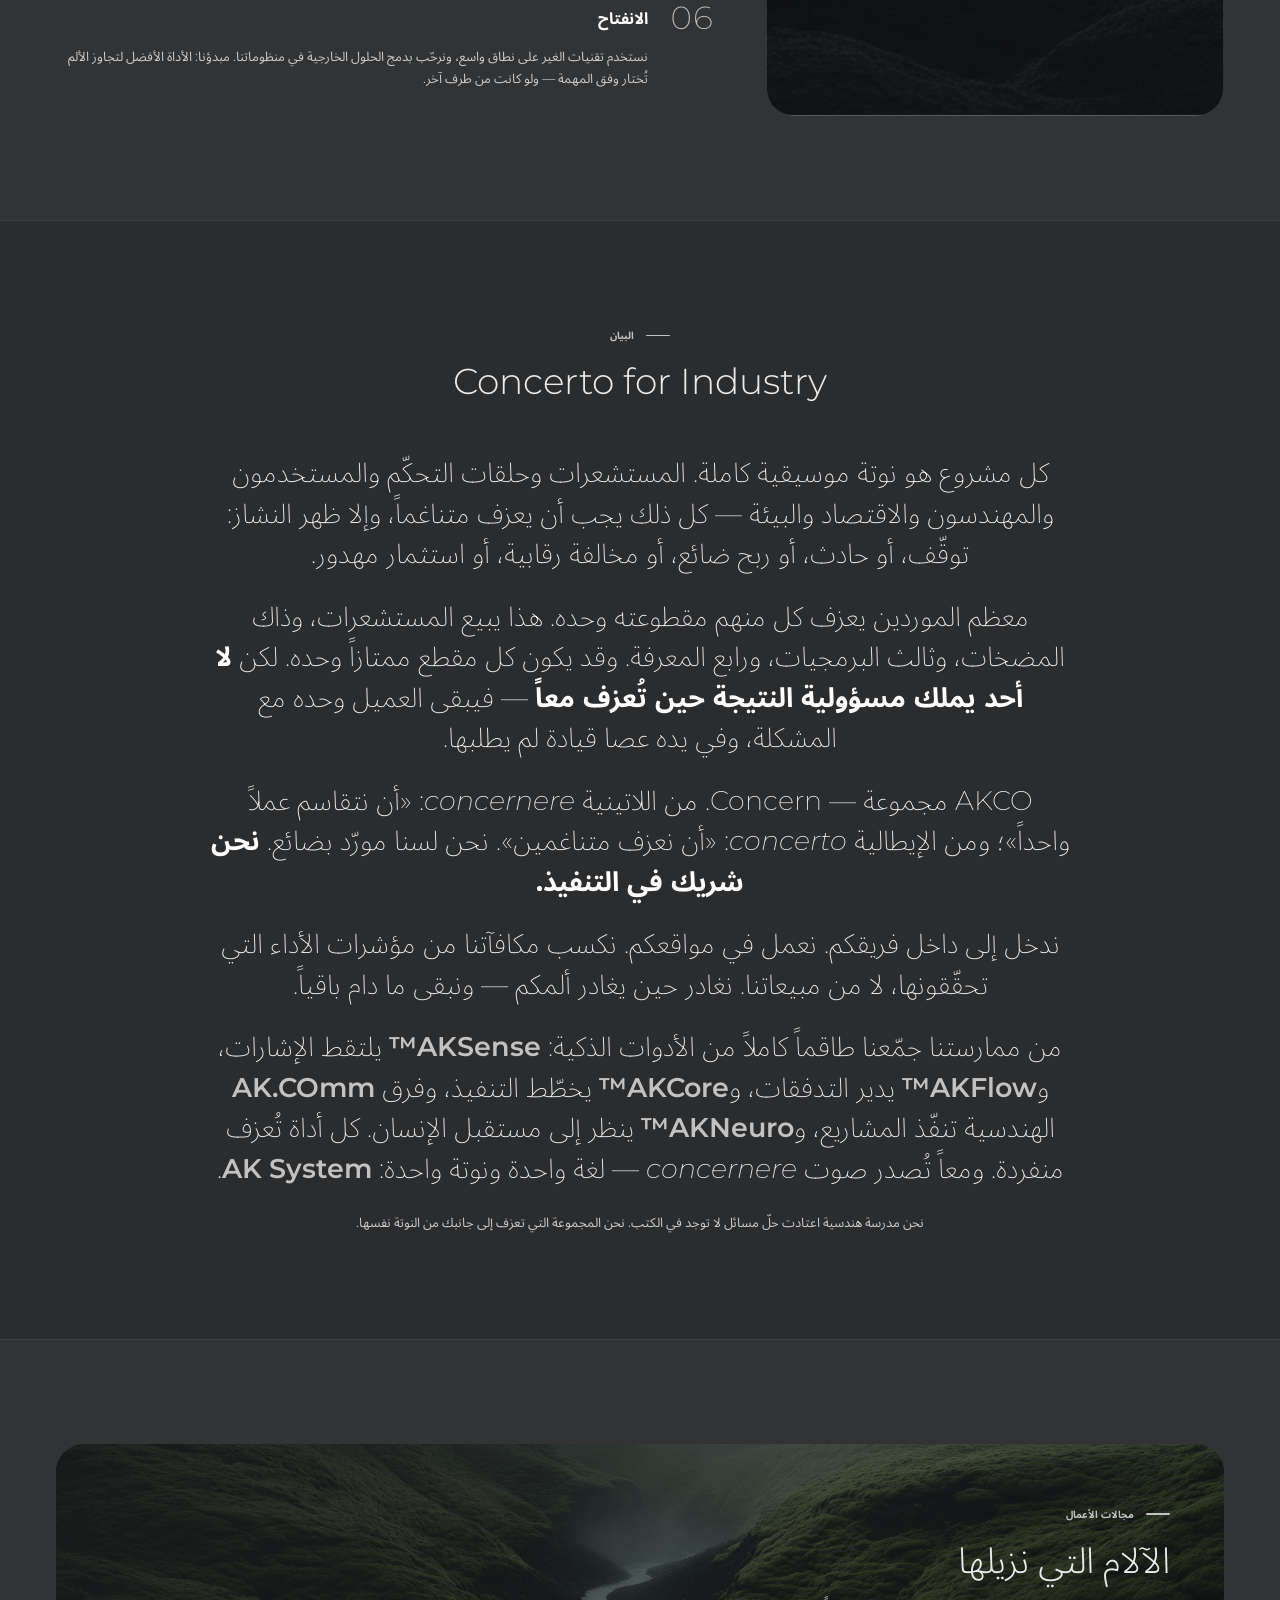
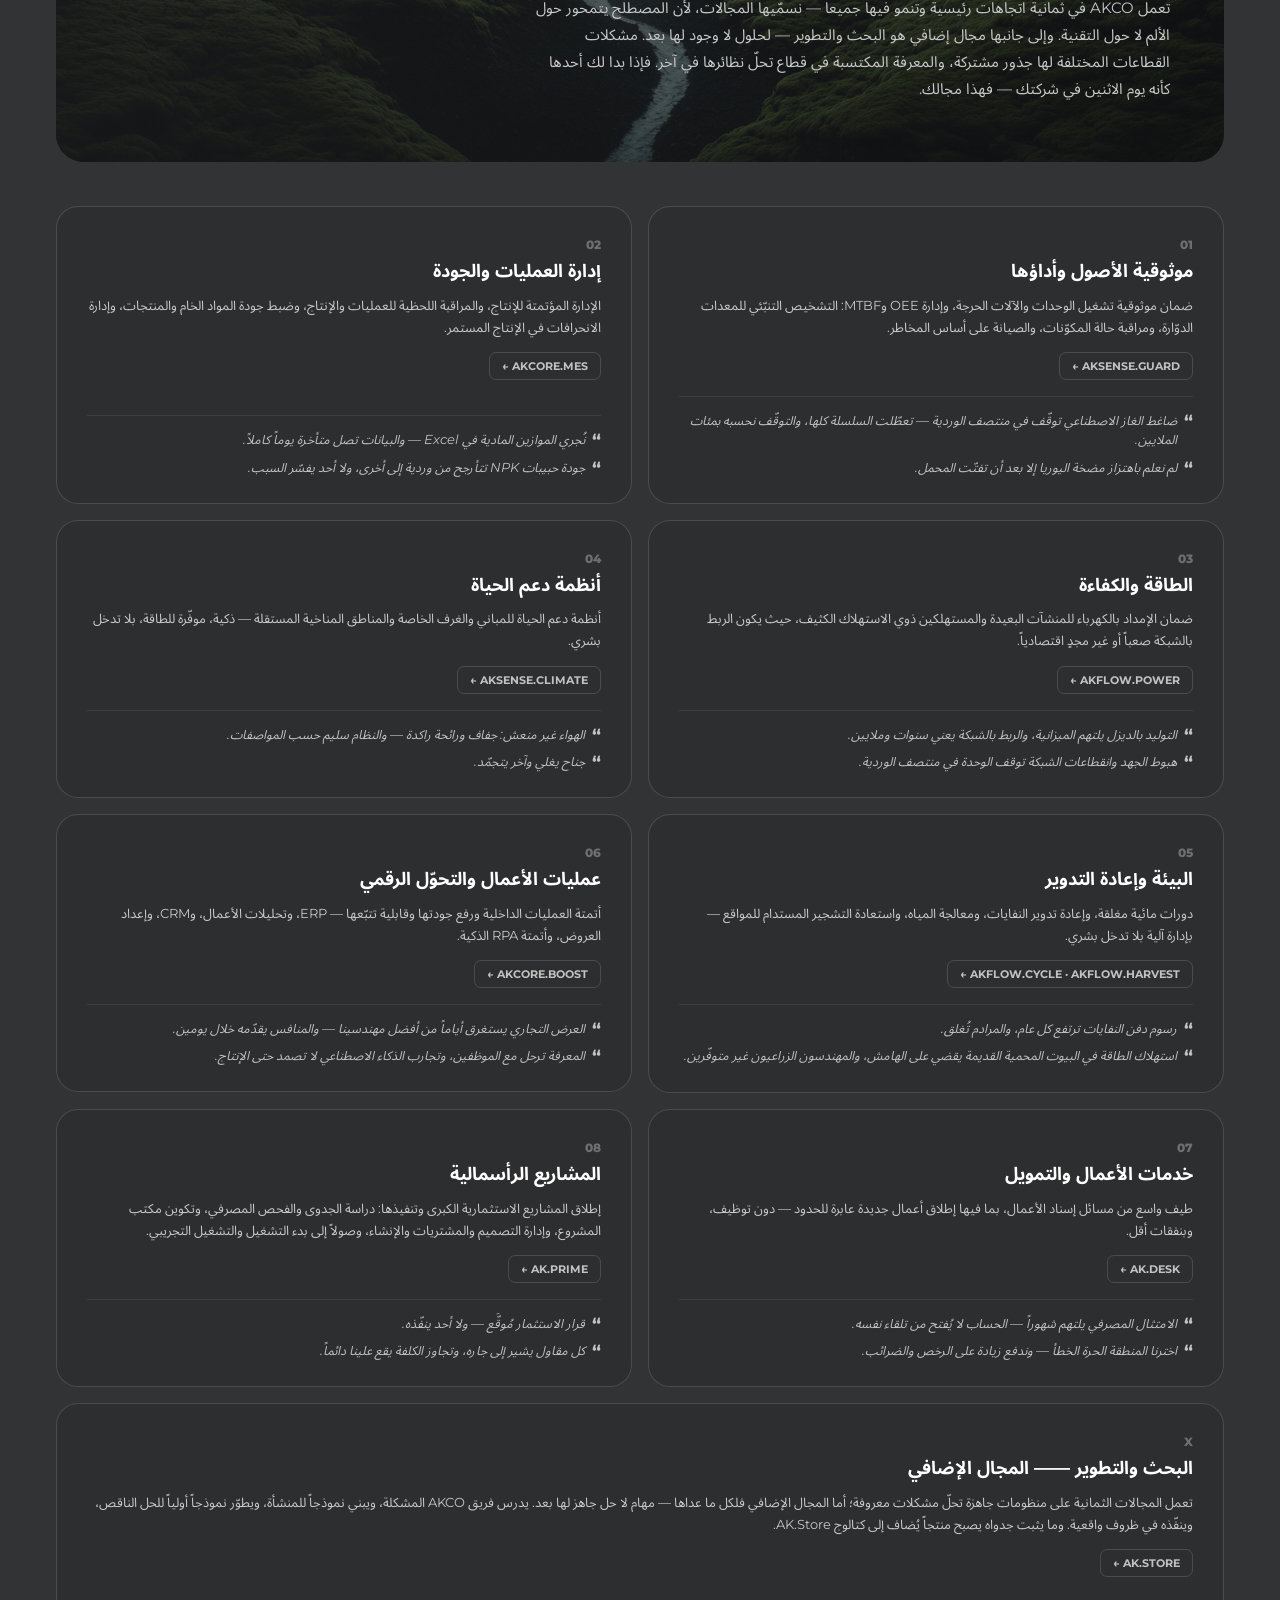
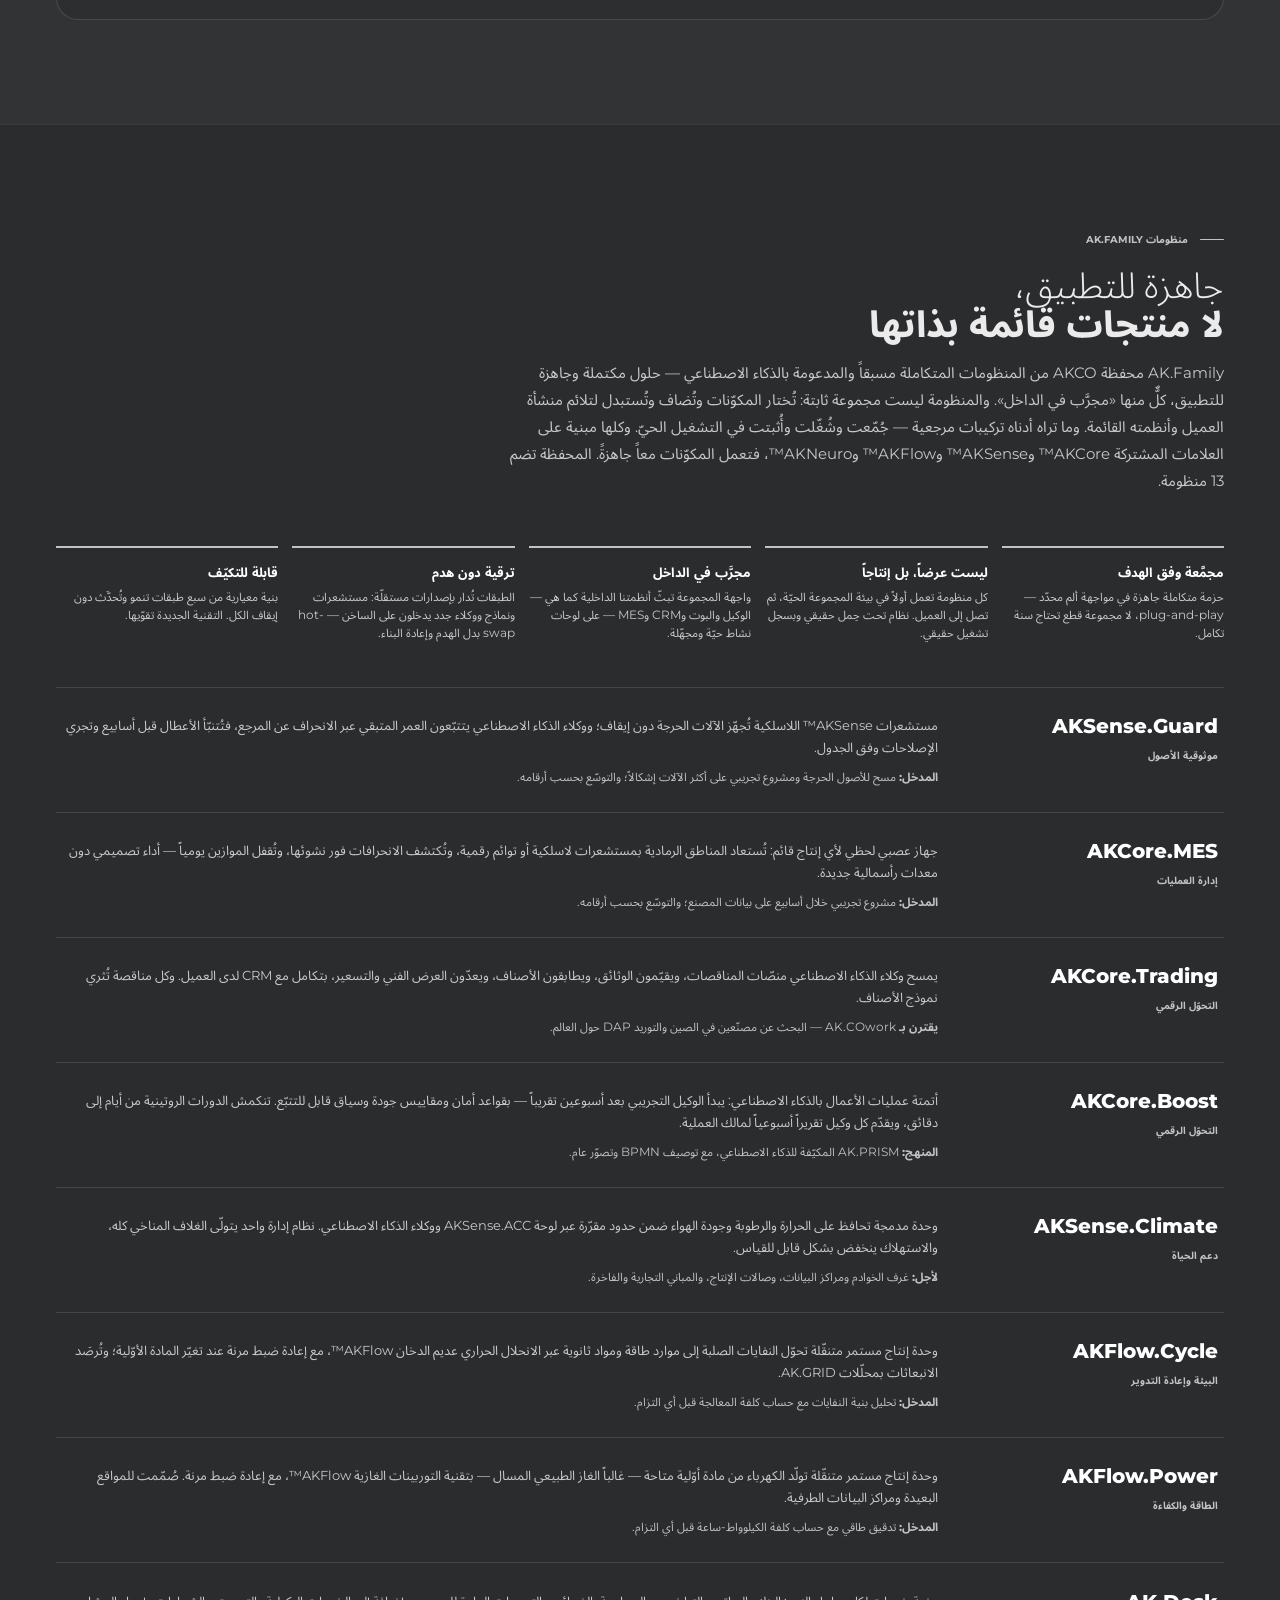
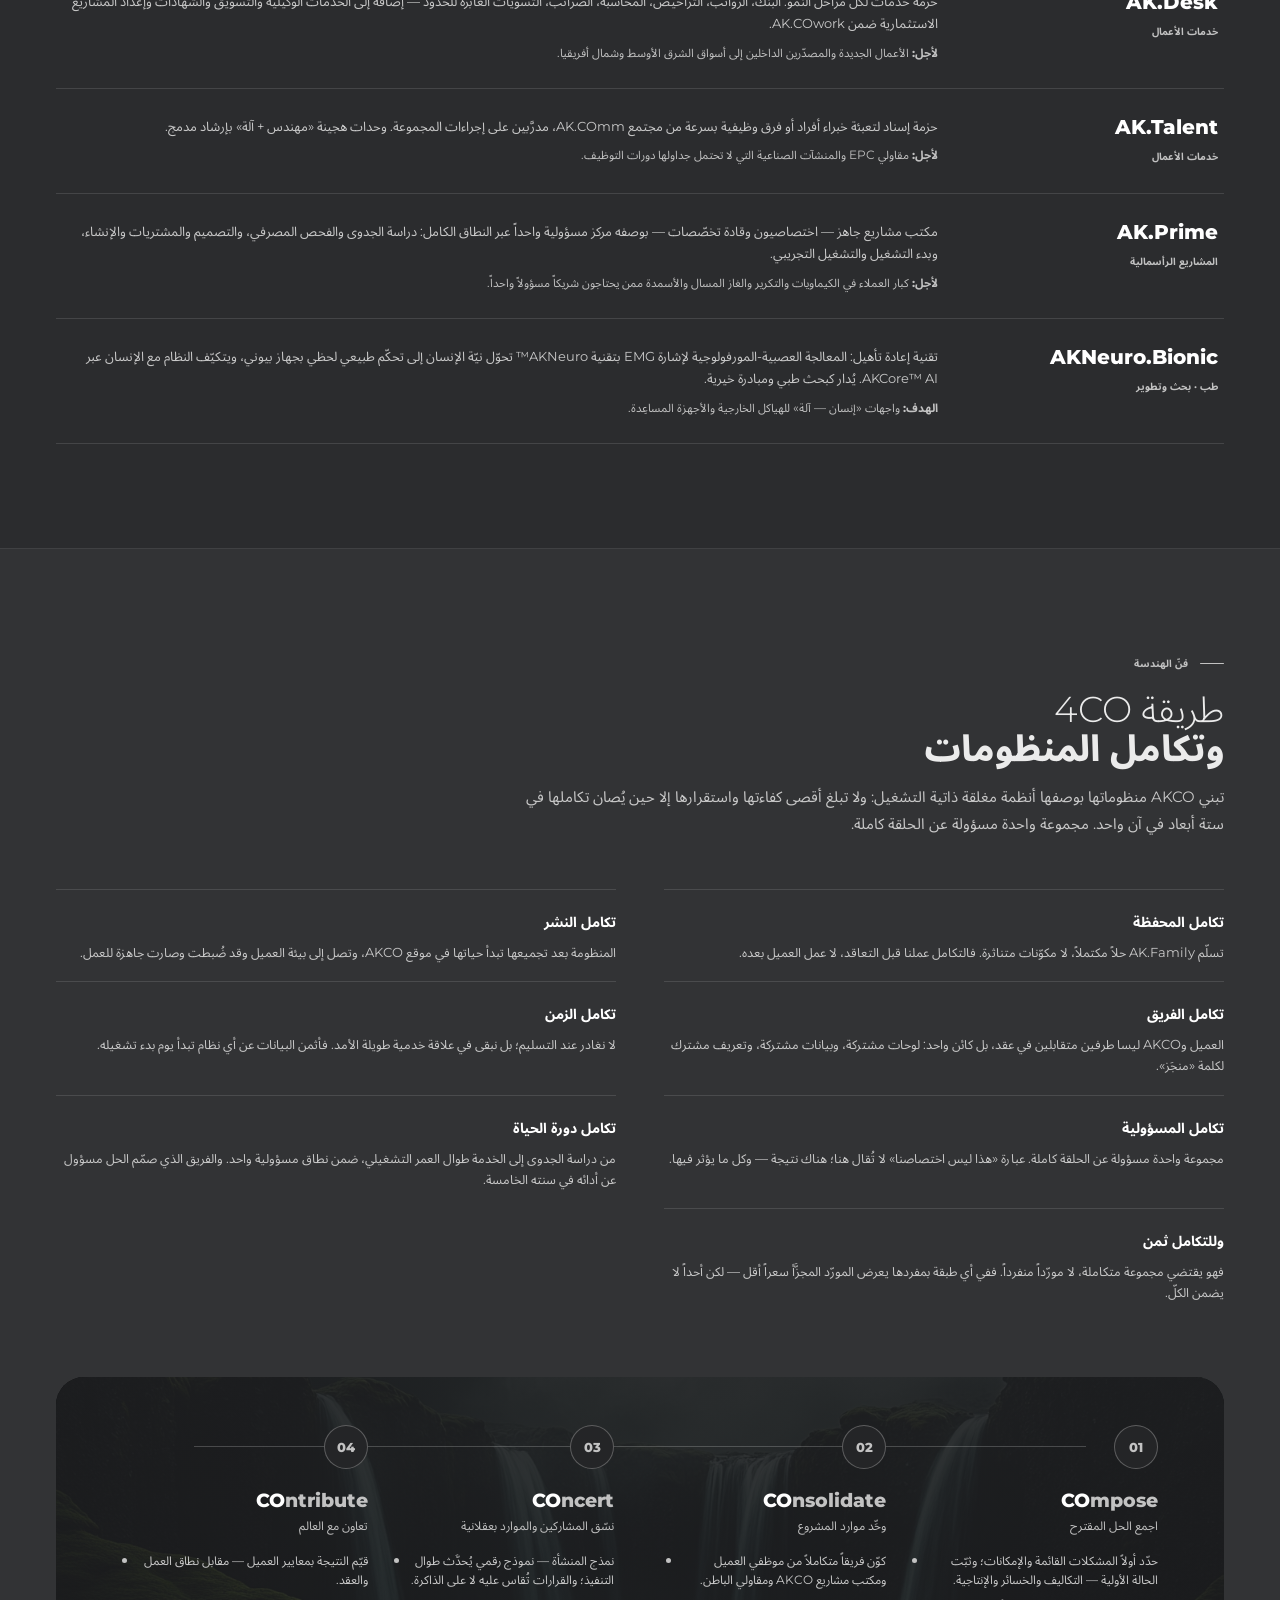
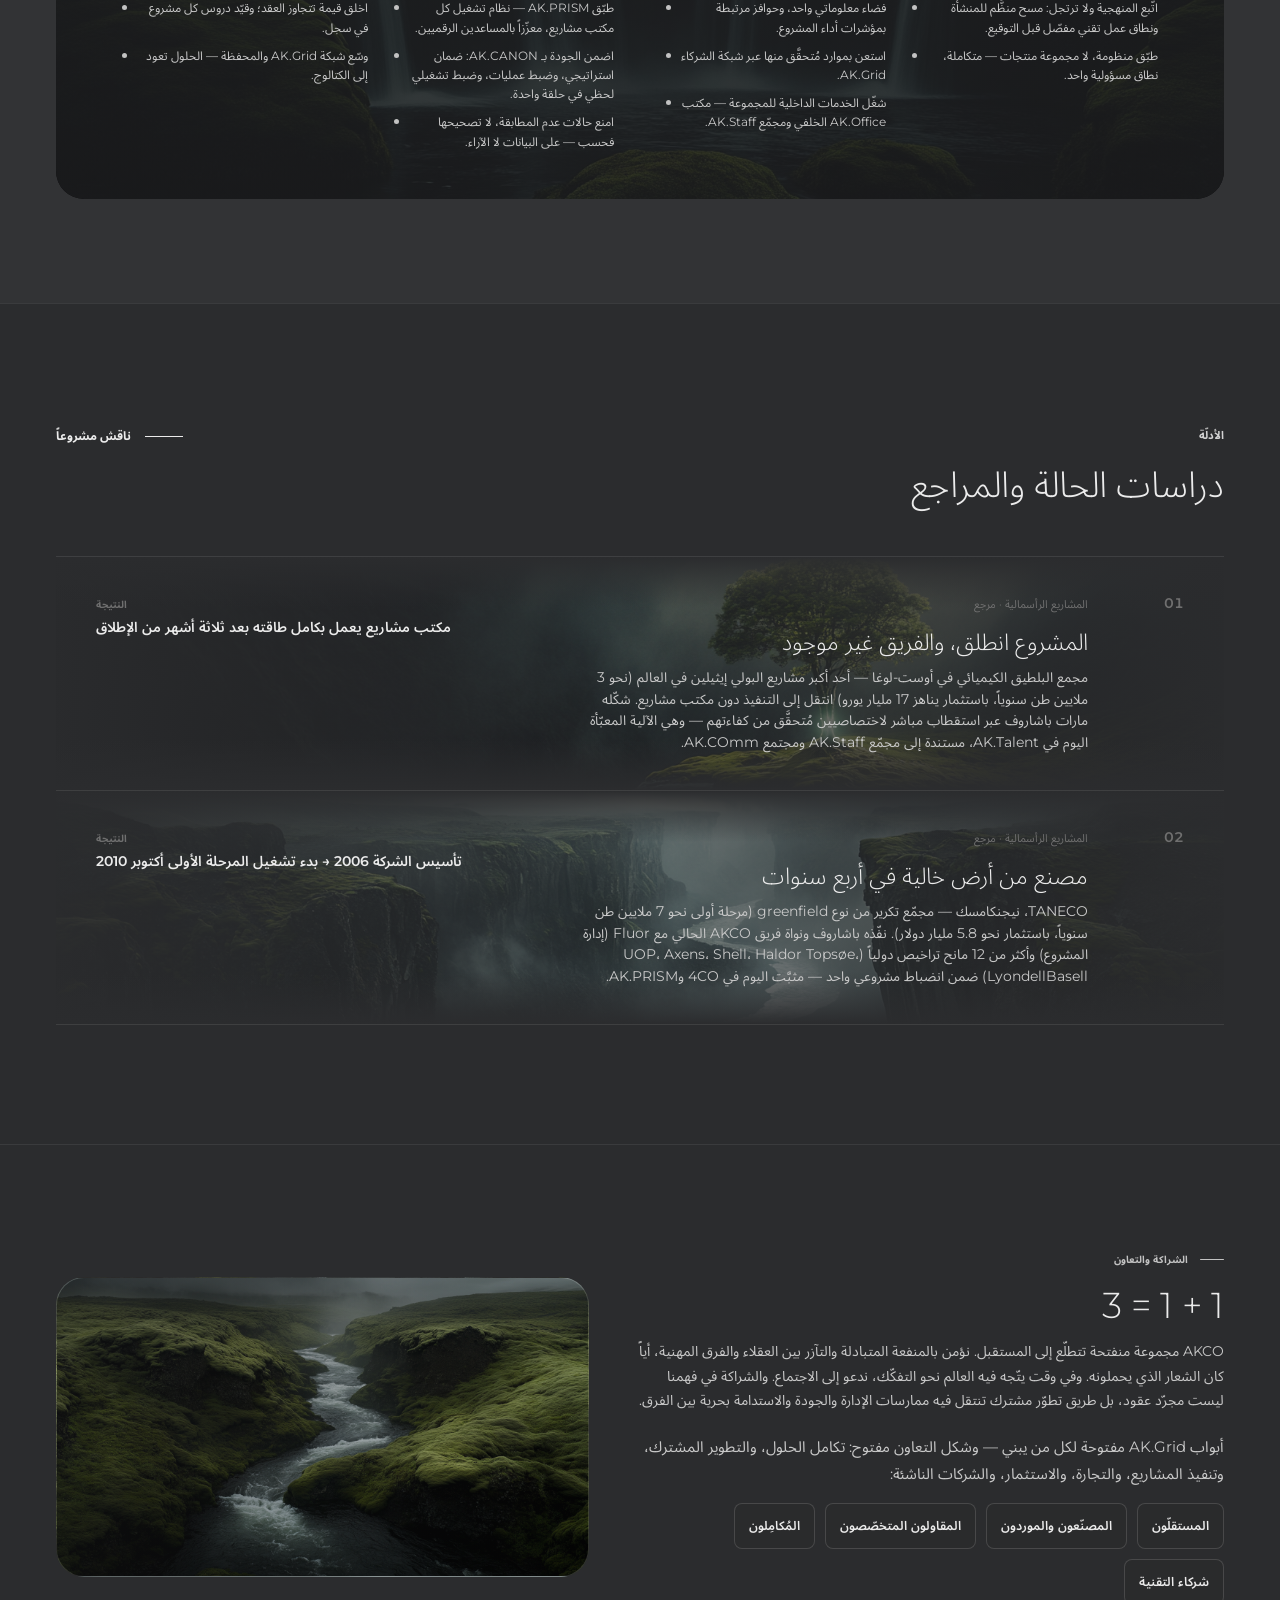
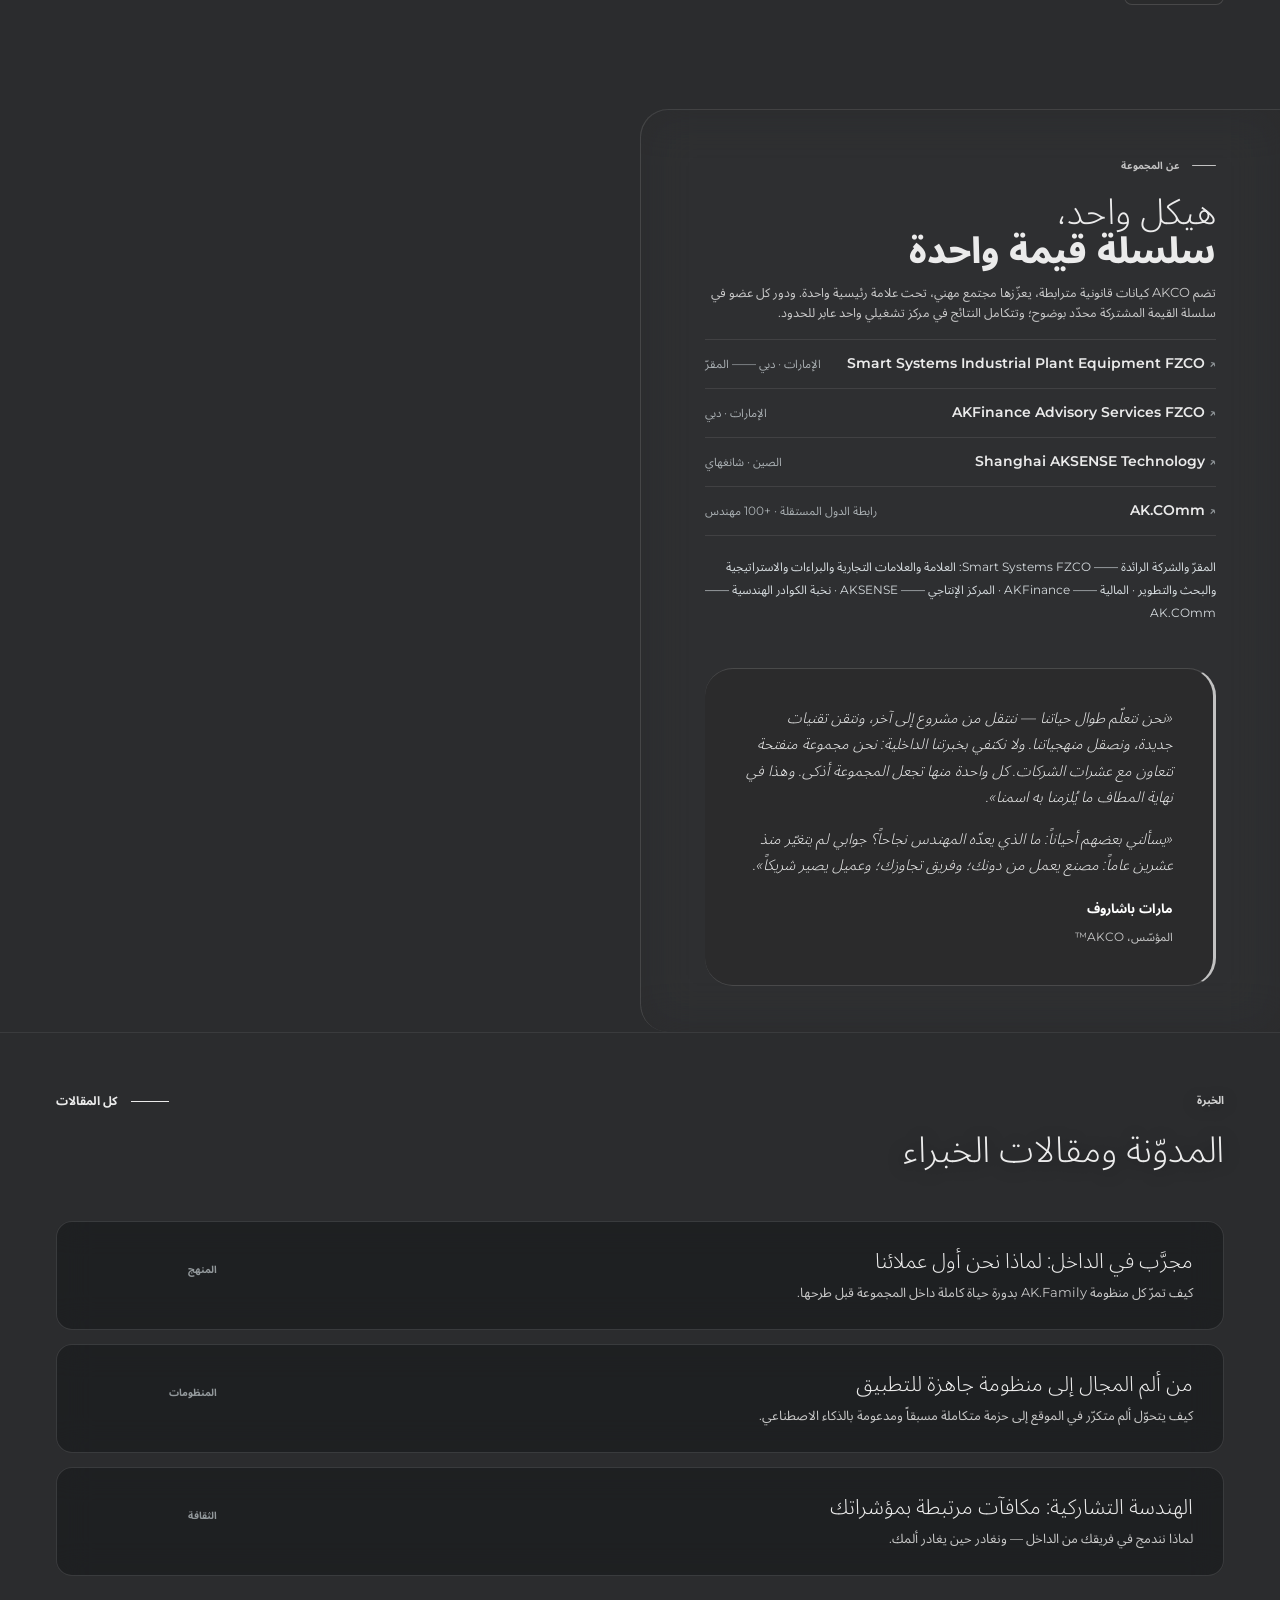
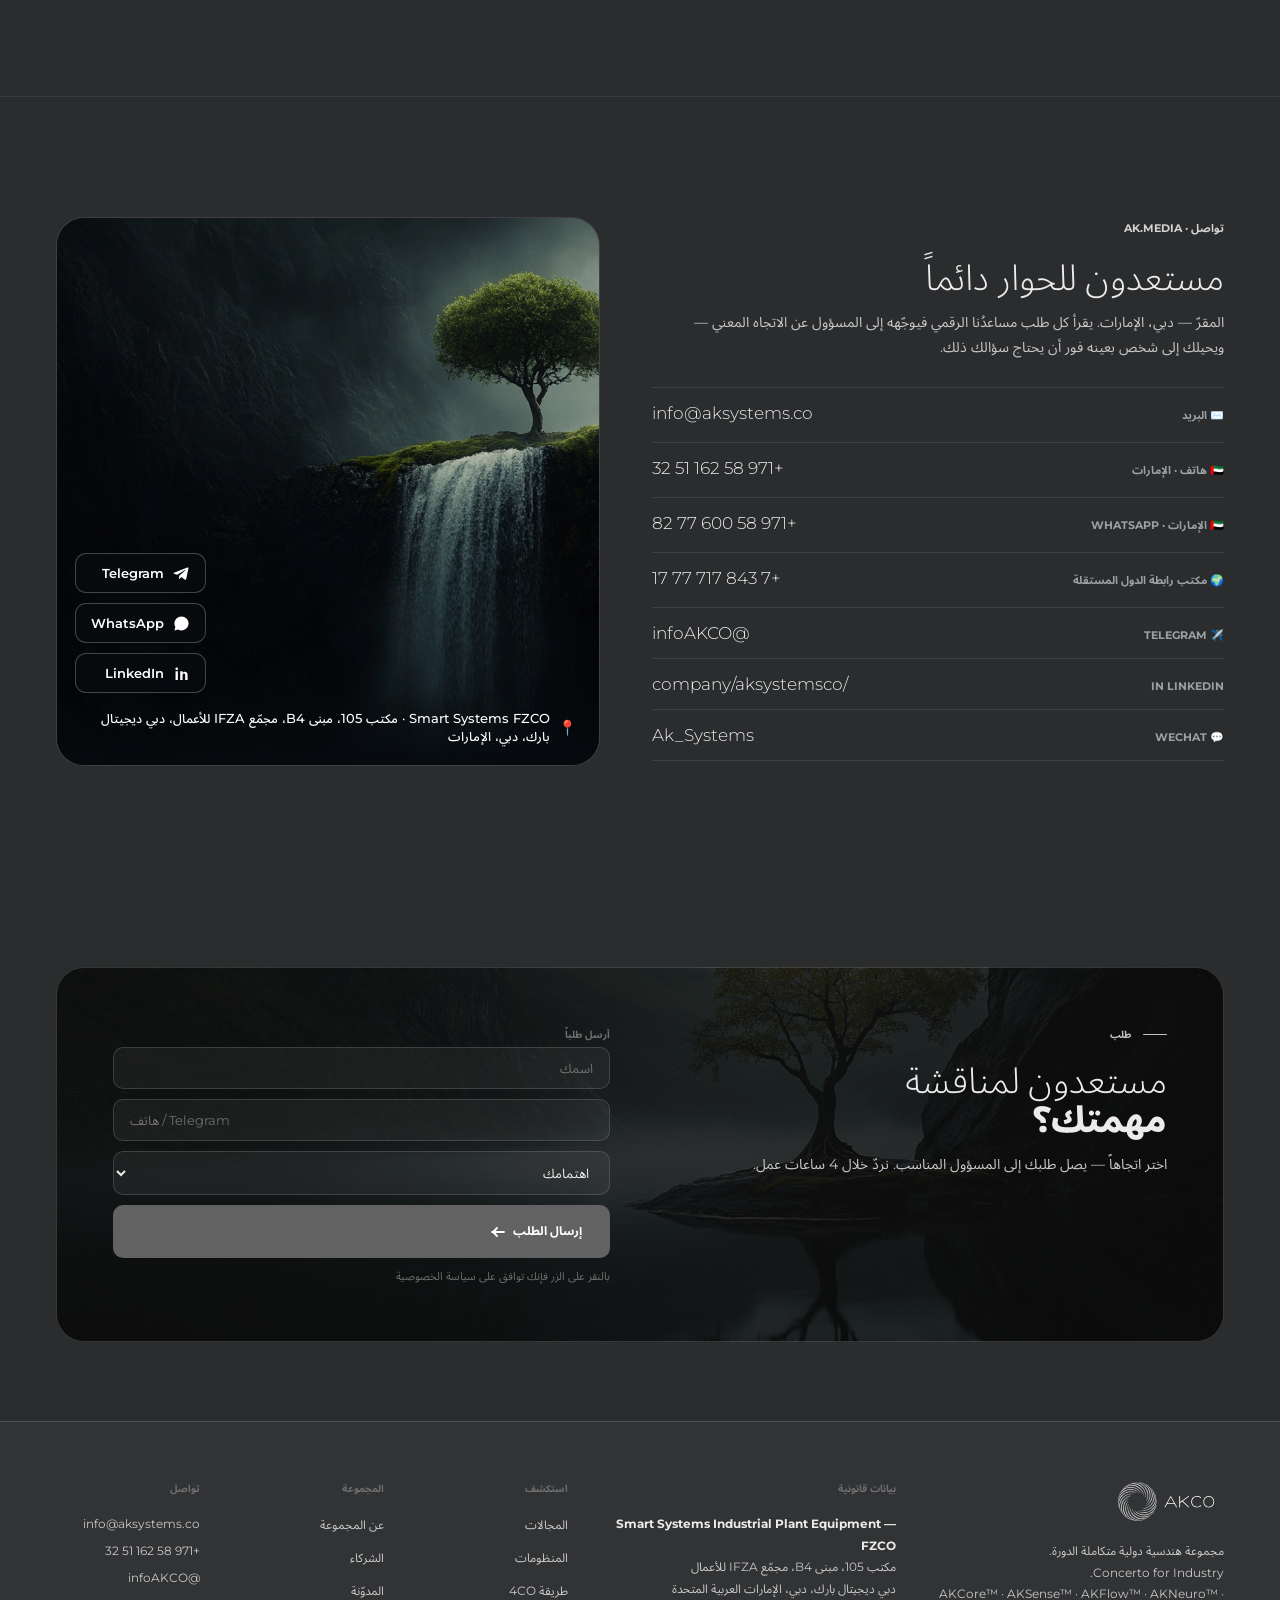
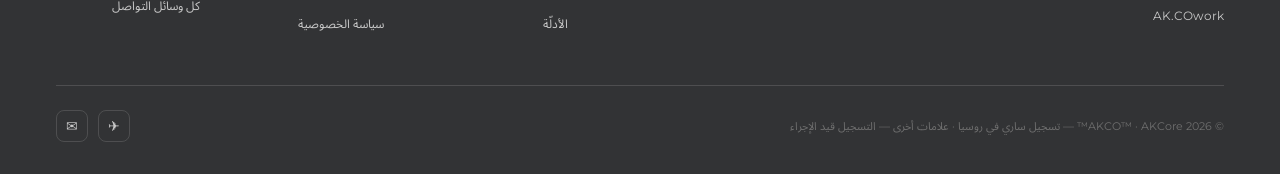
==== commit ff9d4d43: "Localize site tour into 中文 and العربية (per-language decks) Each language's Tour button now opens a " ====
--- a/ar/index.html
+++ b/ar/index.html
@@ -801,7 +801,7 @@
   <a href="#blog" onclick="cm()">المدوّنة</a>
   <a href="#about" onclick="cm()">الهيكل</a>
   <a href="#contacts" onclick="cm()">تواصل</a>
-  <a href="../tour/" target="_blank" rel="noopener" onclick="cm()">◂ جولة في الموقع</a>
+  <a href="tour/" target="_blank" rel="noopener" onclick="cm()">◂ جولة في الموقع</a>
   <a href="#order" onclick="cm()">تواصل معنا</a>
   <div class="lang">
     <a href="../index.html" hreflang="en">EN</a>
@@ -830,7 +830,7 @@
     <a href="../zh/index.html" hreflang="zh">中文</a>
     <a class="is-cur" aria-current="true">العربية</a>
   </div>
-  <a class="ntour" href="../tour/" target="_blank" rel="noopener"><svg viewBox="0 0 16 16" aria-hidden="true"><path d="M4 2.5v11l9-5.5z"/></svg>جولة</a>
+  <a class="ntour" href="tour/" target="_blank" rel="noopener"><svg viewBox="0 0 16 16" aria-hidden="true"><path d="M4 2.5v11l9-5.5z"/></svg>جولة</a>
   <button class="nbtn" onclick="gs('order')">تواصل معنا</button>
   <button class="burger" onclick="document.getElementById('mob').classList.toggle('open')">
     <span></span><span></span><span></span>
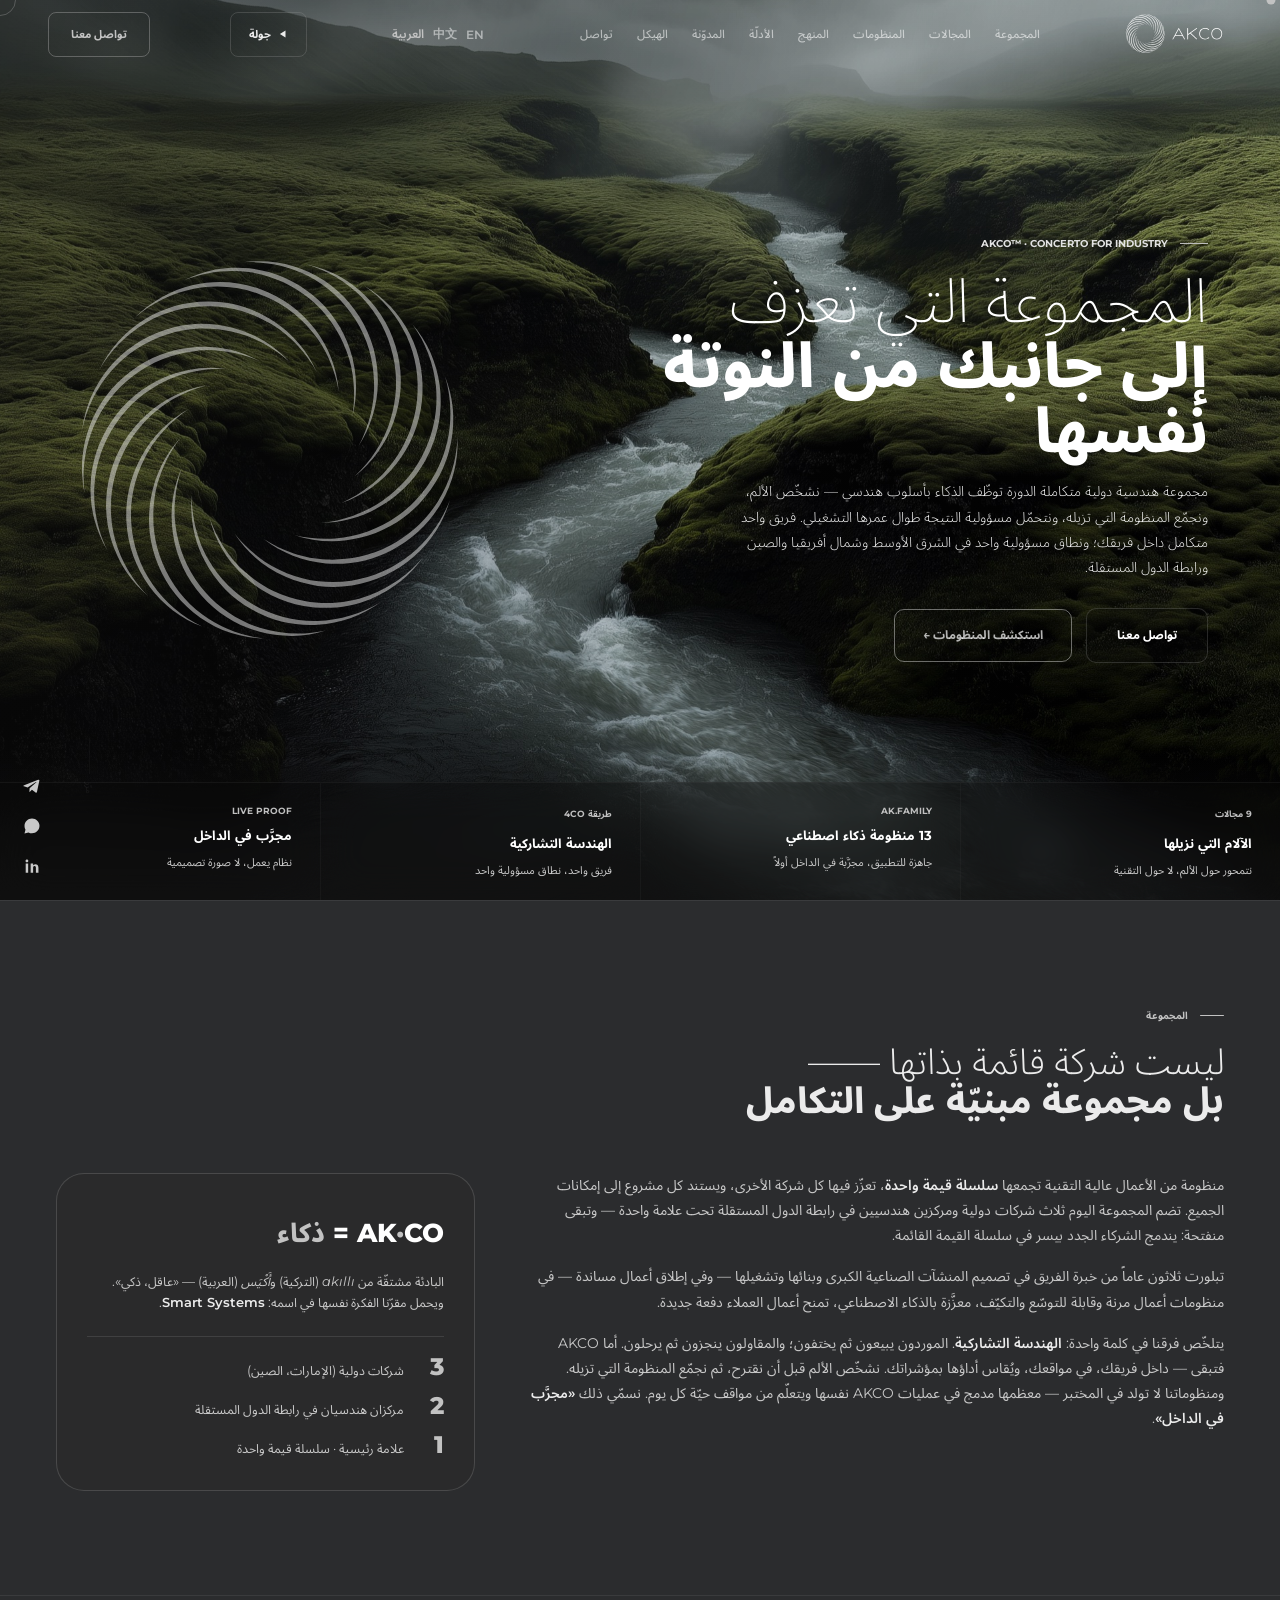
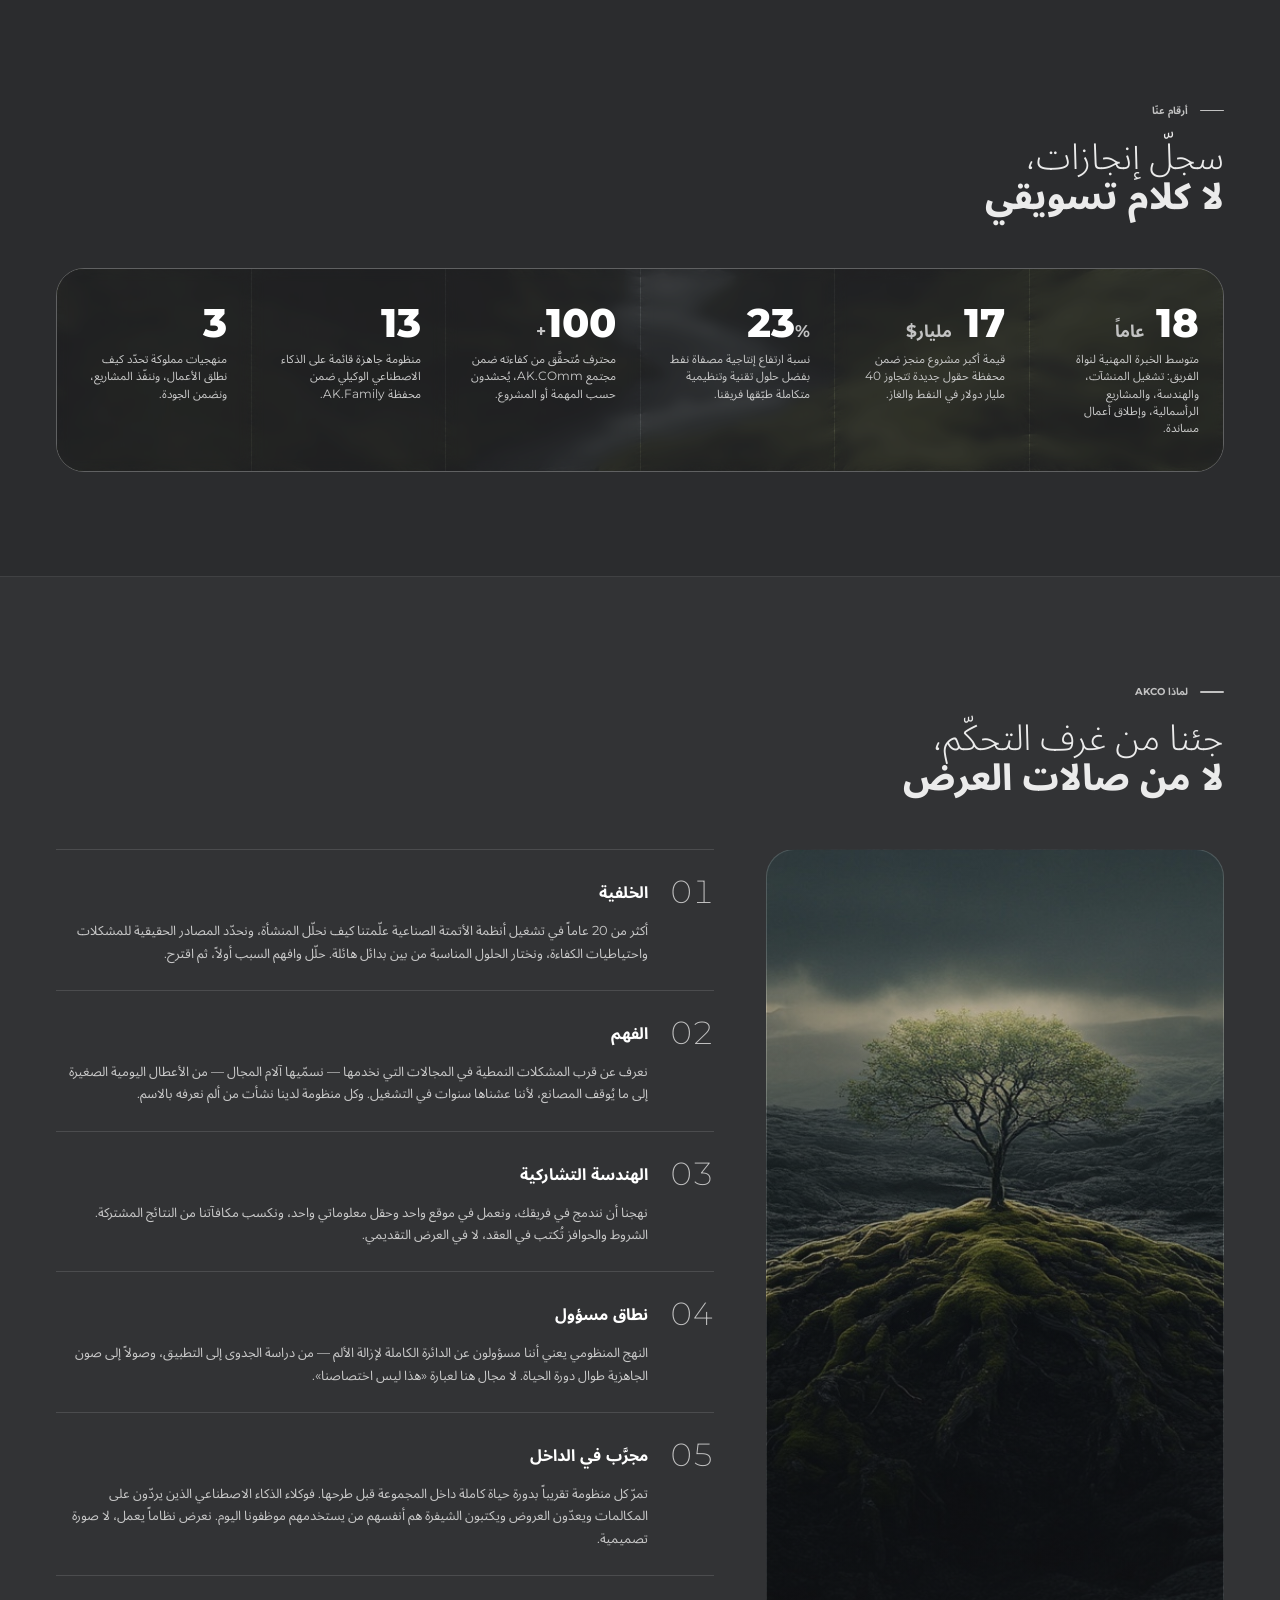
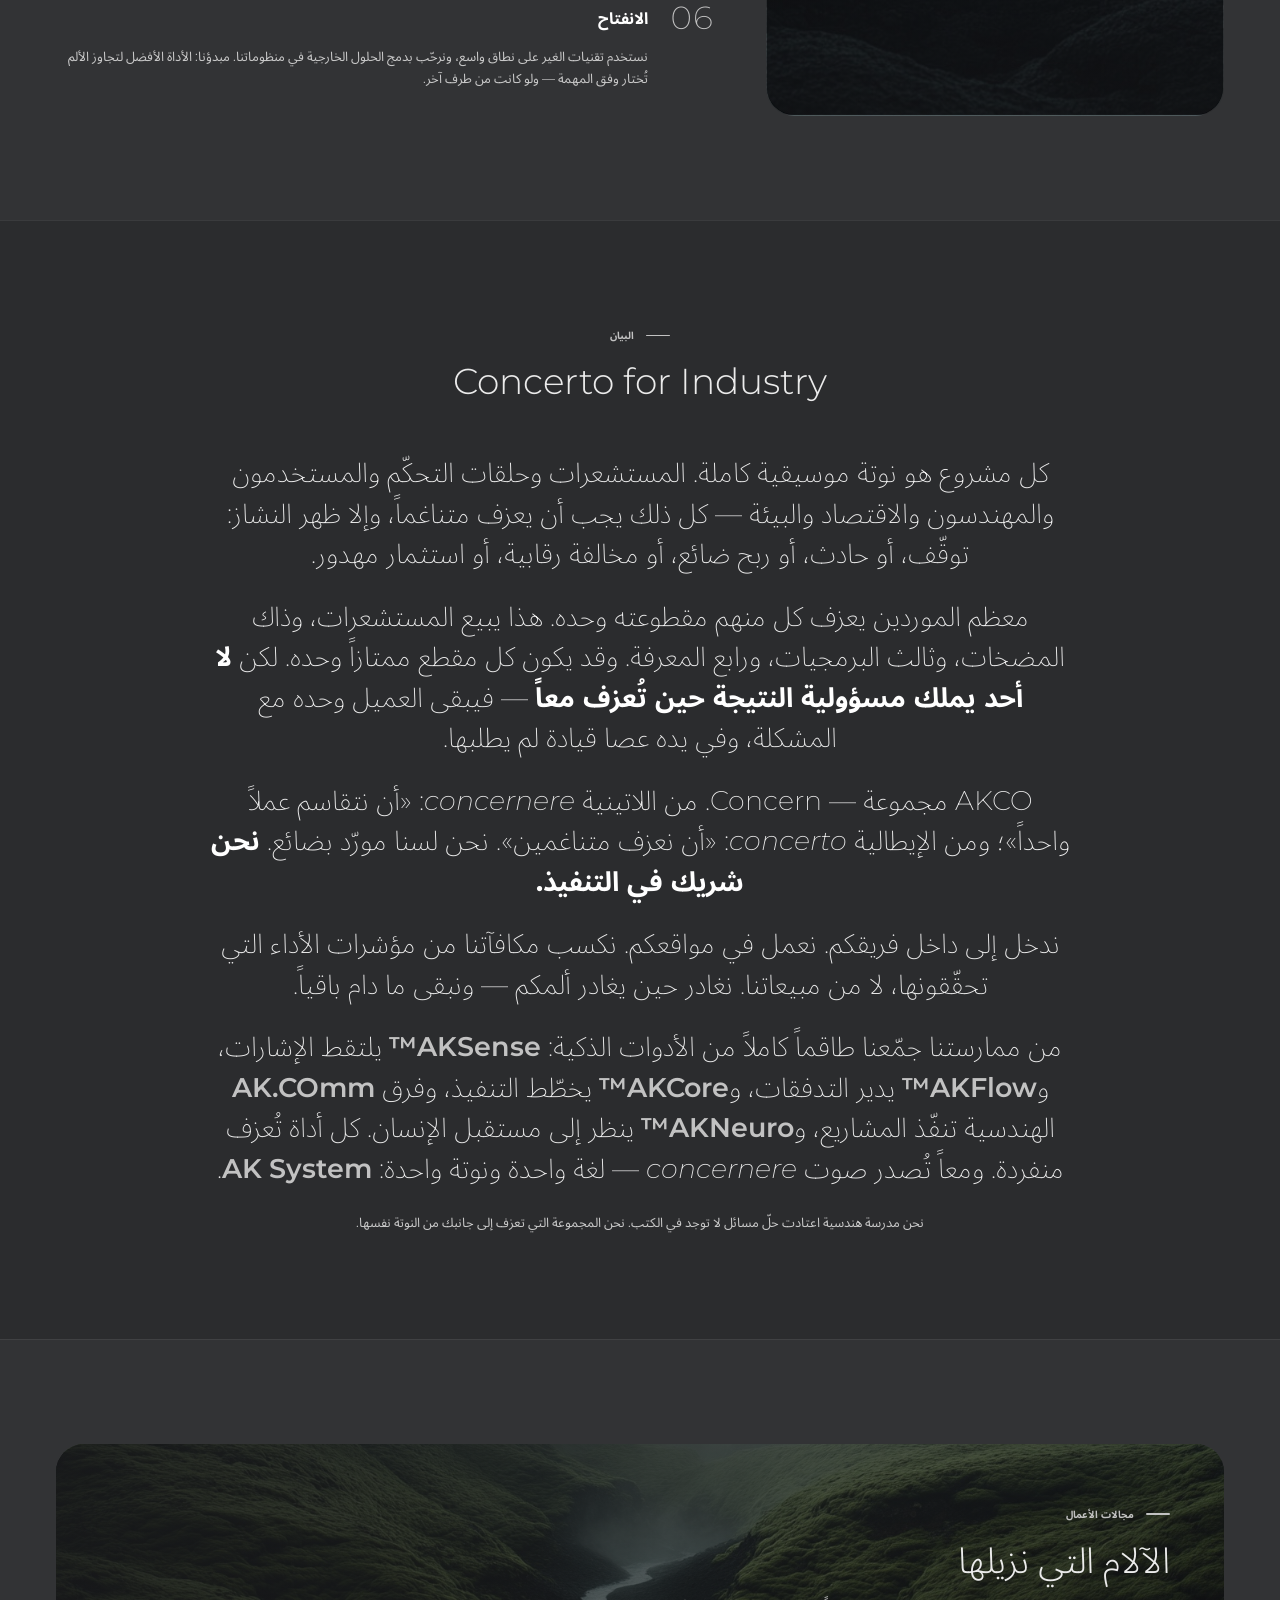
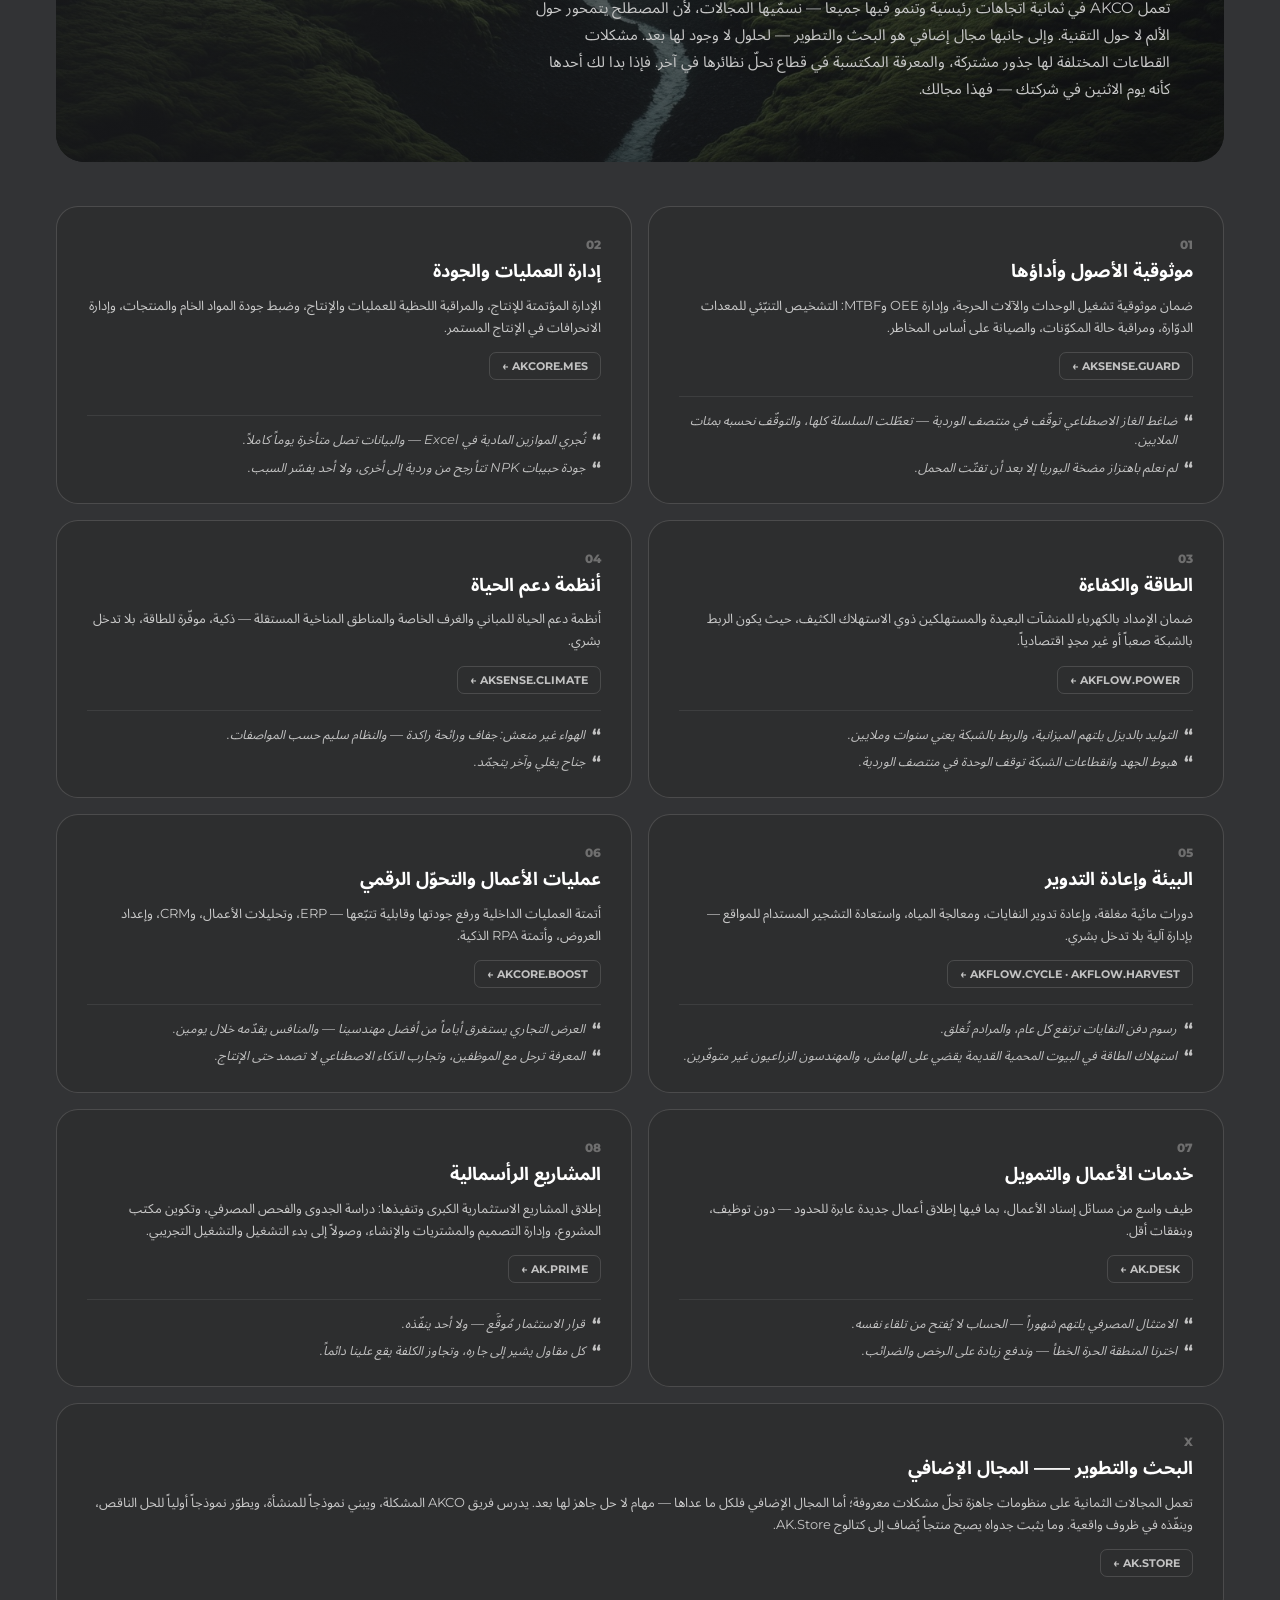
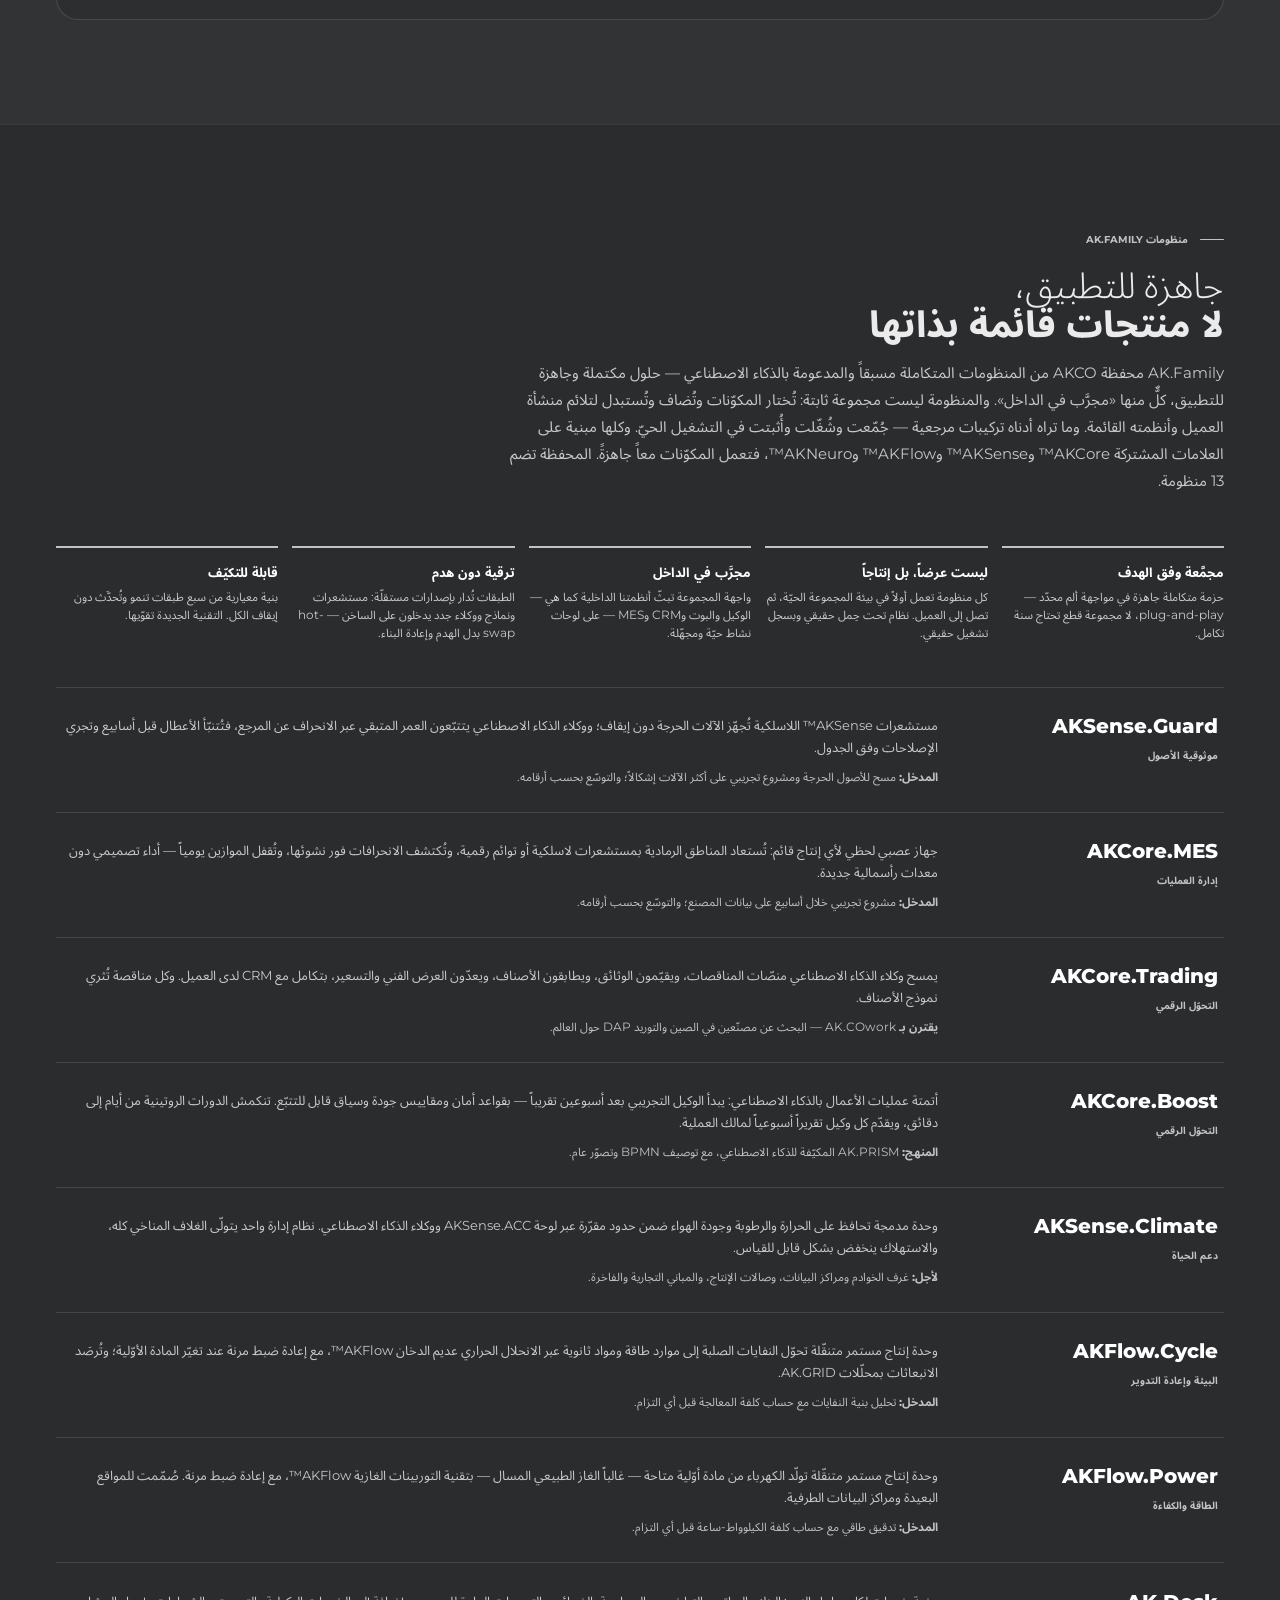
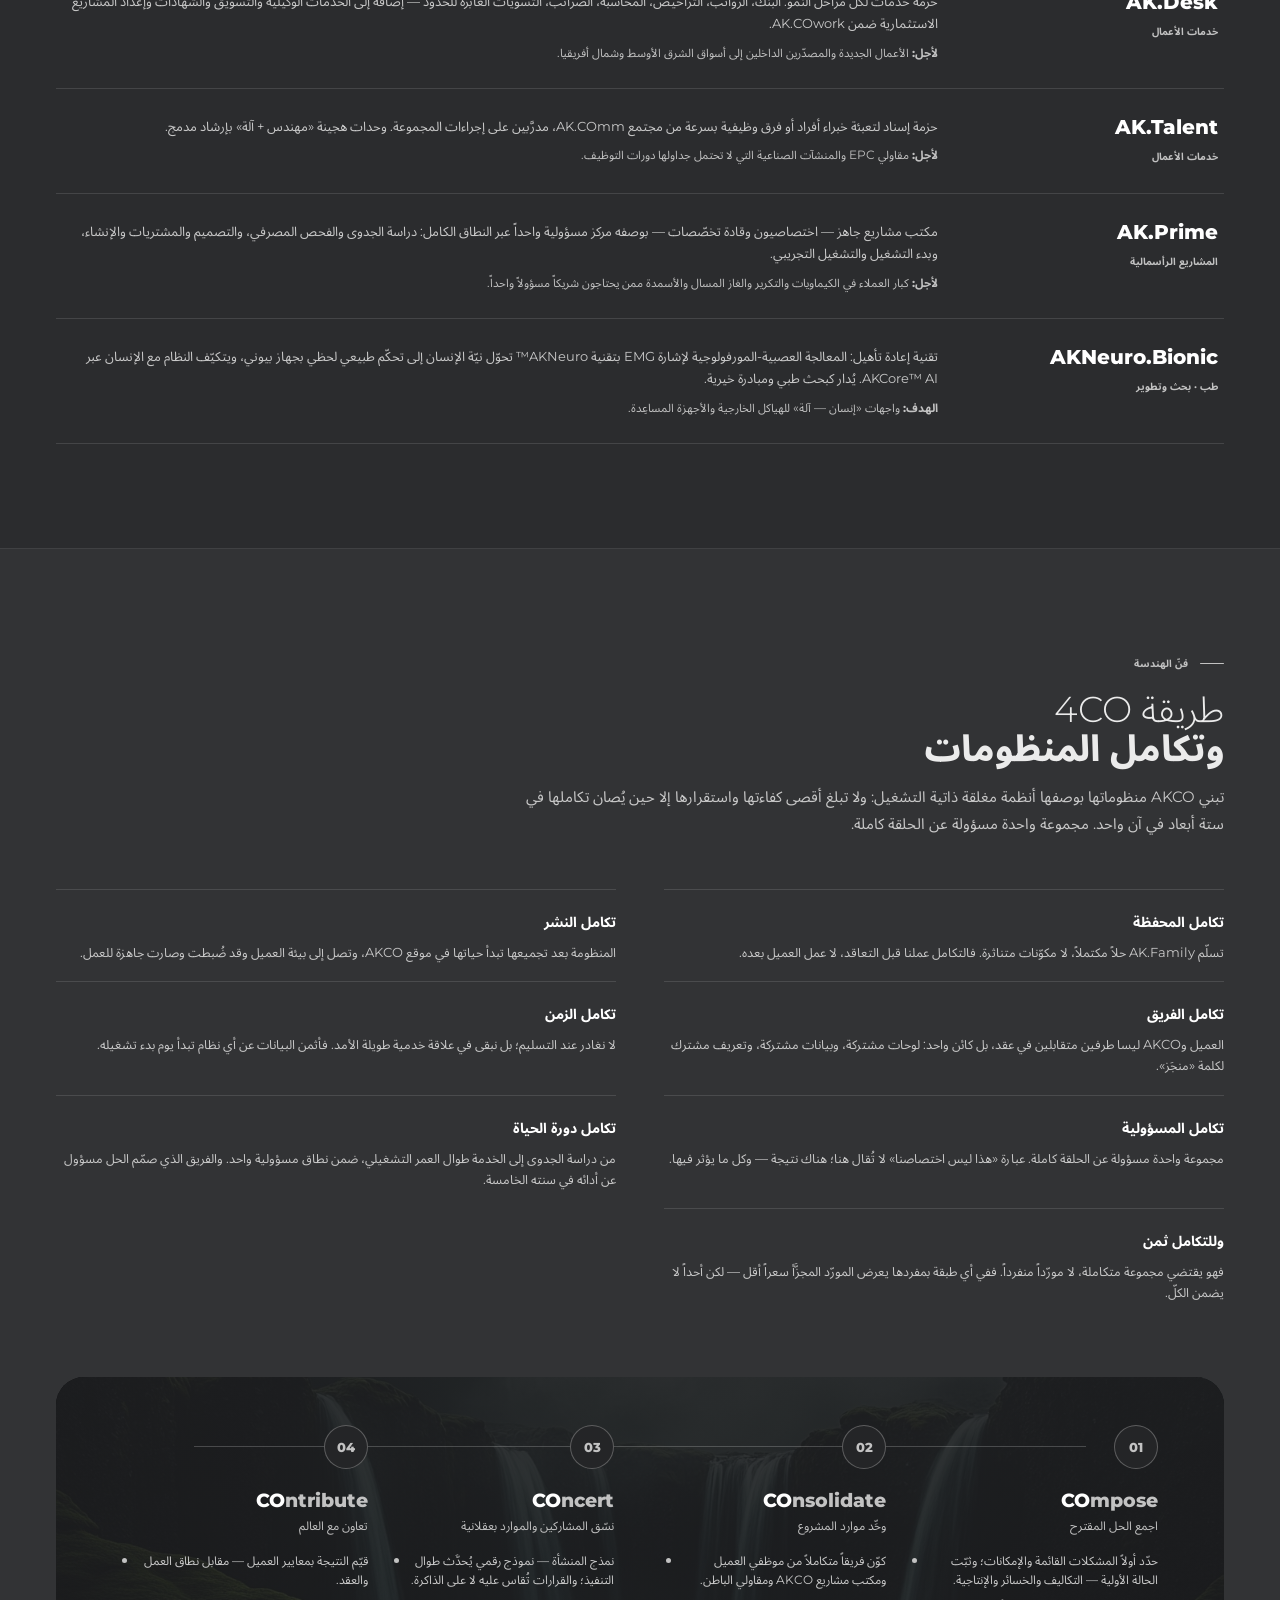
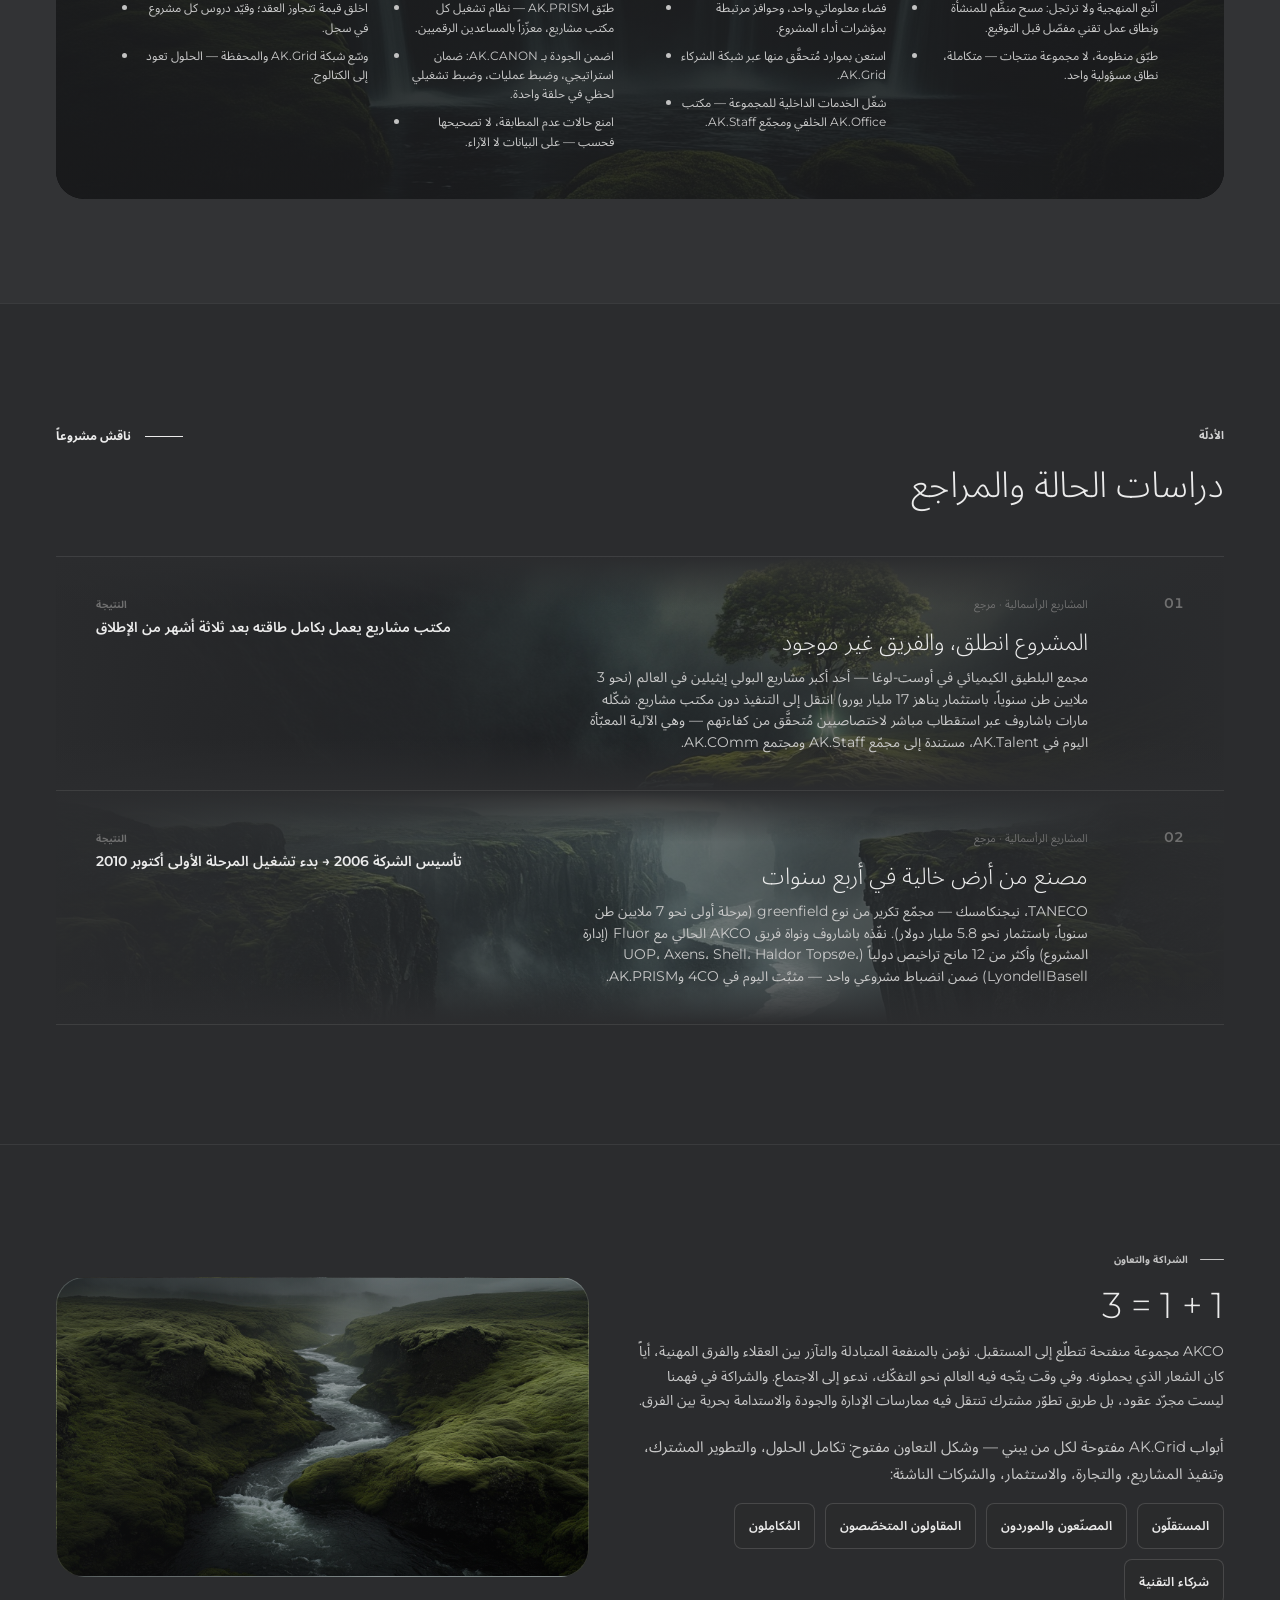
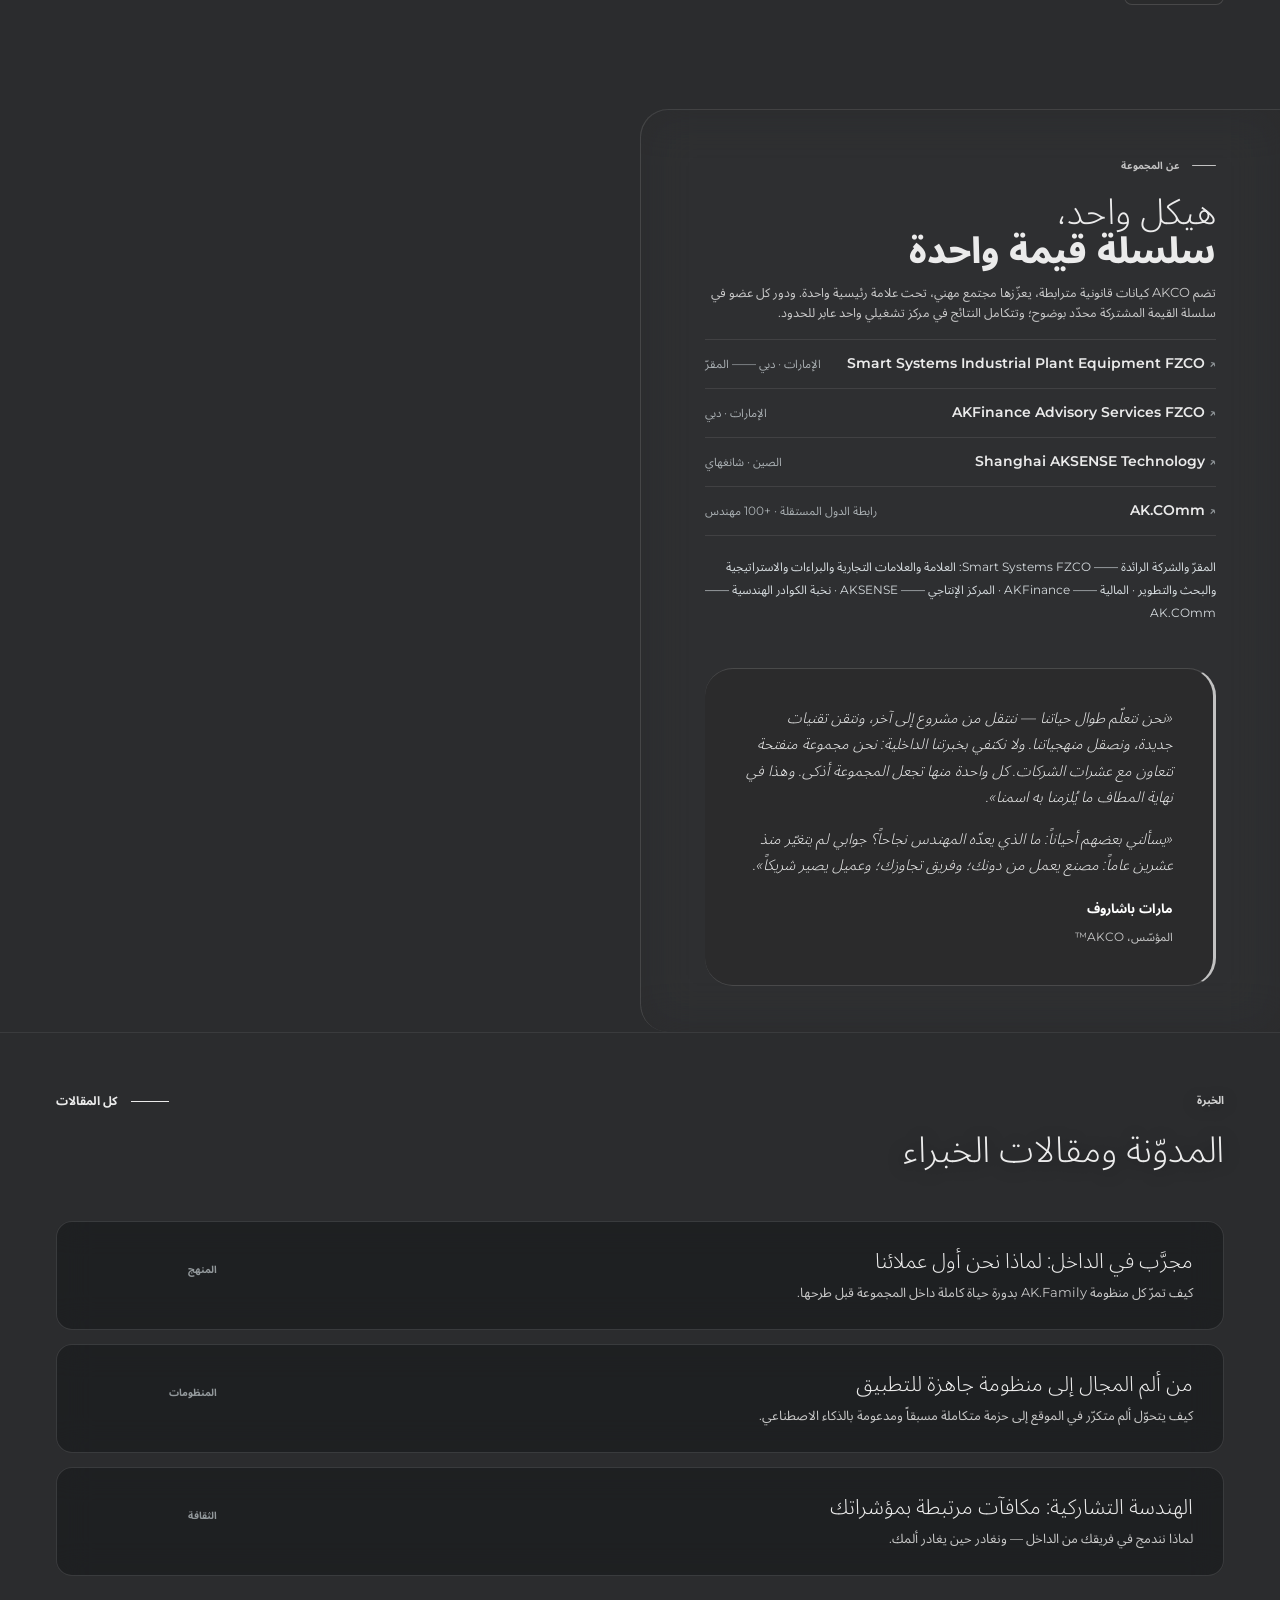
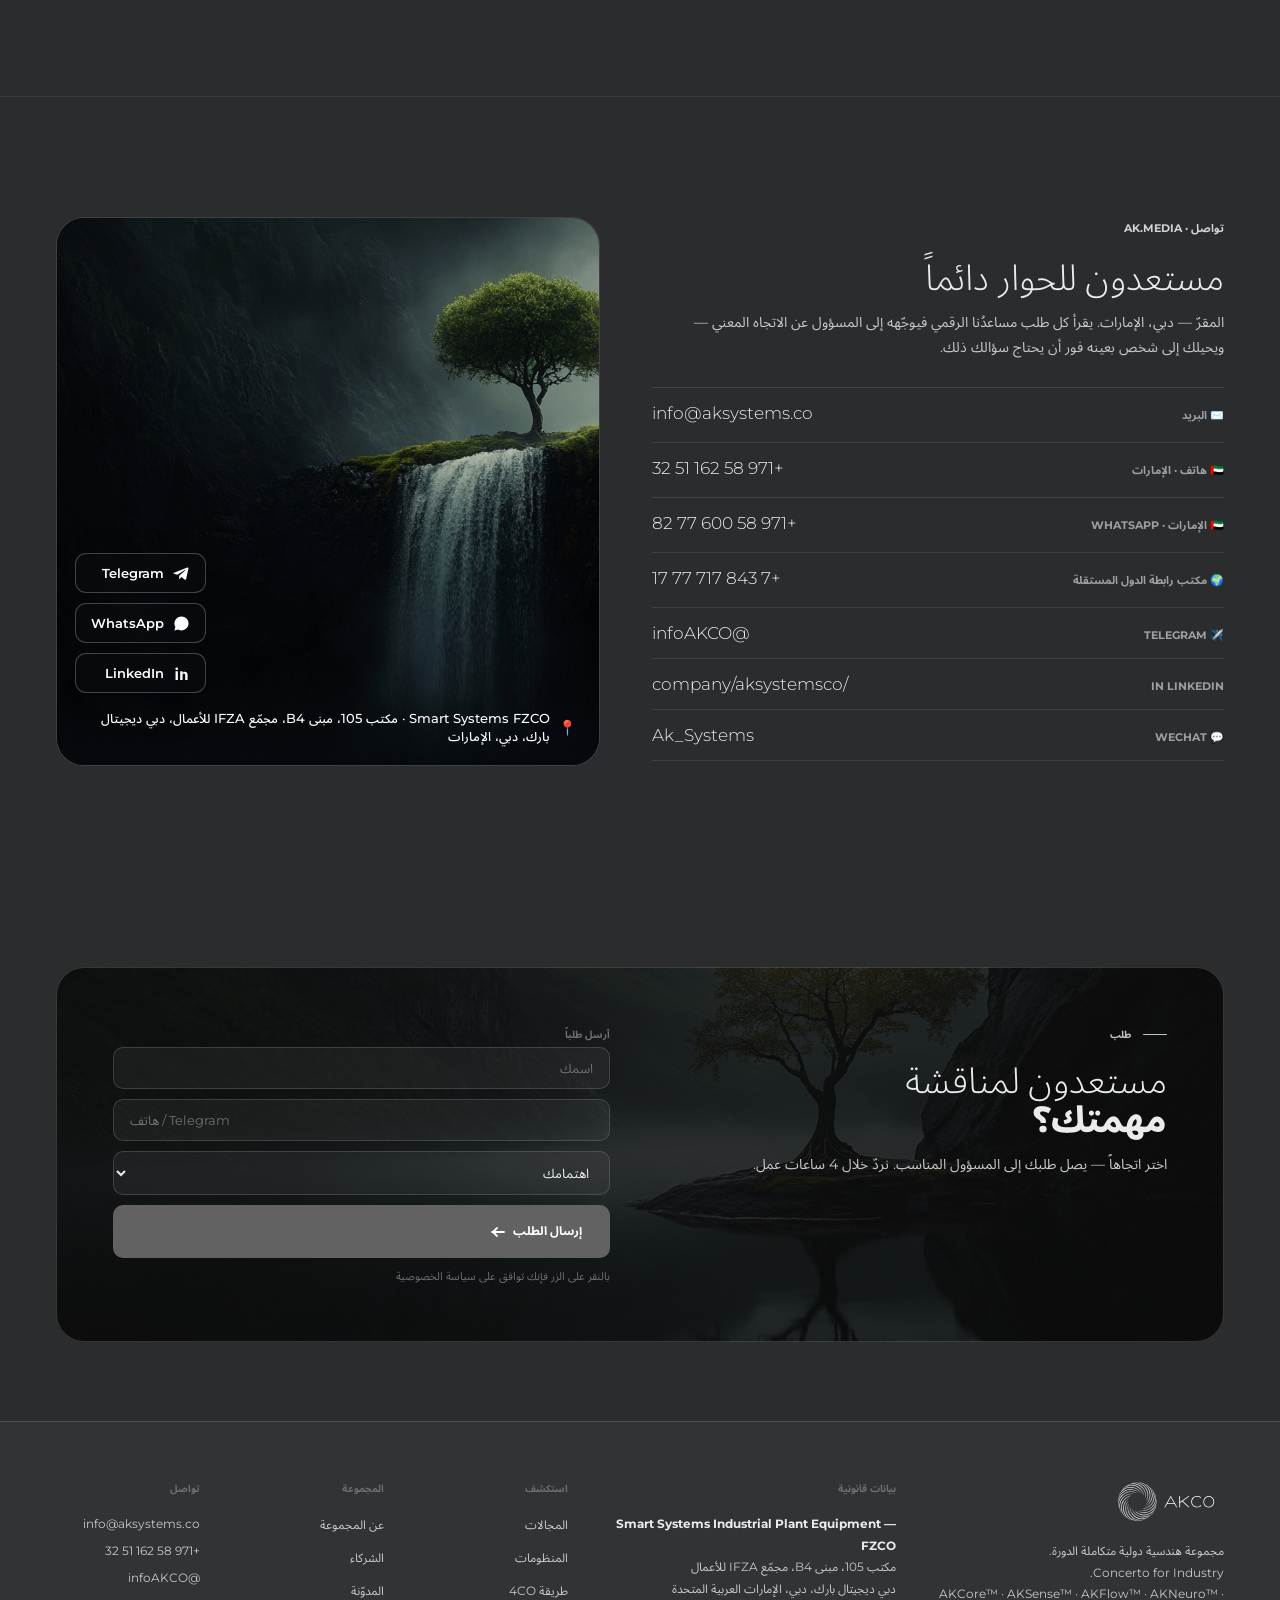
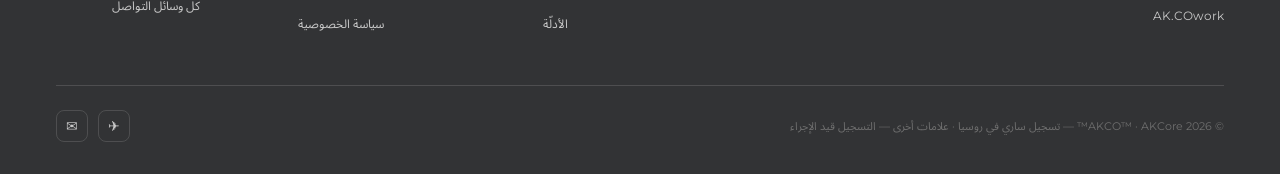
==== commit d1b4793a: "Site: convert 7 background PNG photos to JPEG q90 (~11MB -> ~2.3MB) PNG photos (no transparency) re-" ====
--- a/ar/index.html
+++ b/ar/index.html
@@ -328,7 +328,7 @@
 #order .ctai.rv,#order .ctai.rv.on{transform:none}
 @media(max-width:768px){.ctaw{padding:60px 20px}}
 .ctai{display:grid;grid-template-columns:1fr 1fr;gap:60px;align-items:start;
-  background:linear-gradient(rgba(14,14,14,.82),rgba(14,14,14,.82)), url('../assets/img/bg-akstream.png') center/cover no-repeat;
+  background:linear-gradient(rgba(14,14,14,.82),rgba(14,14,14,.82)), url('../assets/img/bg-akstream.jpg') center/cover no-repeat;
   border-radius:var(--rxl);padding:56px;border:1px solid var(--border)}
 @media(max-width:900px){.ctai{grid-template-columns:1fr;padding:36px 28px;gap:32px}}
 .ctaconts{display:flex;flex-direction:column;gap:9px;margin-top:26px}
@@ -926,7 +926,7 @@
       <div class="ew"><div class="ewl"></div><span>أرقام عنّا</span></div>
       <h2 class="st">سجلّ إنجازات،<br><strong>لا كلام تسويقي</strong></h2>
     </div>
-    <div class="numpanel rv" style="--numbg:url('../assets/img/streams-electric.PNG')">
+    <div class="numpanel rv" style="--numbg:url('../assets/img/streams-electric.jpg')">
       <div class="np-bg"></div>
       <div class="nums onphoto">
         <div class="numi rv"><div class="numn">18 <span>عاماً</span></div><div class="numl">متوسط الخبرة المهنية لنواة الفريق: تشغيل المنشآت، والهندسة، والمشاريع الرأسمالية، وإطلاق أعمال مساندة.</div></div>
@@ -948,7 +948,7 @@
       <h2 class="st">جئنا من غرف التحكّم،<br><strong>لا من صالات العرض</strong></h2>
     </div>
     <div class="whysplit">
-      <div class="whyphoto rv" style="background-image:url('../assets/img/basalt.PNG')"></div>
+      <div class="whyphoto rv" style="background-image:url('../assets/img/basalt.jpg')"></div>
       <div class="whylist">
       <div class="whyitem rv"><div class="wn">01</div><div><h3>الخلفية</h3><p>أكثر من 20 عاماً في تشغيل أنظمة الأتمتة الصناعية علّمتنا كيف نحلّل المنشأة، ونحدّد المصادر الحقيقية للمشكلات واحتياطيات الكفاءة، ونختار الحلول المناسبة من بين بدائل هائلة. حلّل وافهم السبب أولاً، ثم اقترح.</p></div></div>
       <div class="whyitem rv"><div class="wn">02</div><div><h3>الفهم</h3><p>نعرف عن قرب المشكلات النمطية في المجالات التي نخدمها — نسمّيها آلام المجال — من الأعطال اليومية الصغيرة إلى ما يُوقف المصانع، لأننا عشناها سنوات في التشغيل. وكل منظومة لدينا نشأت من ألم نعرفه بالاسم.</p></div></div>
@@ -982,7 +982,7 @@
 <!-- BUSINESS DOMAINS -->
 <section id="domains" class="vsec alt">
   <div class="vwrap">
-    <div class="vbanner rv" style="background-image:url('../assets/img/streams2.png')">
+    <div class="vbanner rv" style="background-image:url('../assets/img/streams2.jpg')">
       <div class="ew"><div class="ewl"></div><span>مجالات الأعمال</span></div>
       <h2 class="st">الآلام التي نزيلها</h2>
       <p class="vlede">تعمل AKCO في ثمانية اتجاهات رئيسية وتنمو فيها جميعاً — نسمّيها المجالات، لأن المصطلح يتمحور حول الألم لا حول التقنية. وإلى جانبها مجال إضافي هو البحث والتطوير — لحلول لا وجود لها بعد. مشكلات القطاعات المختلفة لها جذور مشتركة، والمعرفة المكتسبة في قطاع تحلّ نظائرها في آخر. فإذا بدا لك أحدها كأنه يوم الاثنين في شركتك — فهذا مجالك.</p>
@@ -1117,7 +1117,7 @@
       <div class="il rv"><h4>تكامل دورة الحياة</h4><p>من دراسة الجدوى إلى الخدمة طوال العمر التشغيلي، ضمن نطاق مسؤولية واحد. والفريق الذي صمّم الحل مسؤول عن أدائه في سنته الخامسة.</p></div>
       <div class="il rv"><h4>وللتكامل ثمن</h4><p>فهو يقتضي مجموعة متكاملة، لا مورّداً منفرداً. ففي أي طبقة بمفردها يعرض المورّد المجزَّأ سعراً أقل — لكن أحداً لا يضمن الكلّ.</p></div>
     </div>
-    <div class="stepband rv" style="background-image:url('../assets/img/streams1.png')">
+    <div class="stepband rv" style="background-image:url('../assets/img/streams1.jpg')">
     <div class="costeps">
       <div class="costp rv"><div class="cnode">01</div><h3>CO<b>mpose</b></h3><div class="cosub">اجمع الحل المقترح</div><ul><li>حدّد أولاً المشكلات القائمة والإمكانات؛ وثبّت الحالة الأولية — التكاليف والخسائر والإنتاجية.</li><li>اتّبع المنهجية ولا ترتجل: مسح منظَّم للمنشأة ونطاق عمل تقني مفصّل قبل التوقيع.</li><li>طبّق منظومة، لا مجموعة منتجات — متكاملة، نطاق مسؤولية واحد.</li></ul></div>
       <div class="costp rv d1"><div class="cnode">02</div><h3>CO<b>nsolidate</b></h3><div class="cosub">وحِّد موارد المشروع</div><ul><li>كوّن فريقاً متكاملاً من موظفي العميل ومكتب مشاريع AKCO ومقاولي الباطن.</li><li>فضاء معلوماتي واحد، وحوافز مرتبطة بمؤشرات أداء المشروع.</li><li>استعن بموارد مُتحقَّق منها عبر شبكة الشركاء AK.Grid.</li><li>شغّل الخدمات الداخلية للمجموعة — مكتب AK.Office الخلفي ومجمّع AK.Staff.</li></ul></div>
@@ -1138,7 +1138,7 @@
     <button class="mbtn rv d1" onclick="gs('order')"><span class="ln"></span>ناقش مشروعاً</button>
   </div>
   <div class="mlist">
-    <div class="mrow rv" style="background-image:url('../assets/img/cases-mountain.png');background-position:center 32%">
+    <div class="mrow rv" style="background-image:url('../assets/img/cases-mountain.jpg');background-position:center 32%">
       <div class="mnum">01</div>
       <div>
         <div class="mtag">المشاريع الرأسمالية · مرجع</div>
@@ -1147,7 +1147,7 @@
       </div>
       <div class="mres"><small>النتيجة</small>مكتب مشاريع يعمل بكامل طاقته بعد ثلاثة أشهر من الإطلاق</div>
     </div>
-    <div class="mrow rv d1" style="background-image:url('../assets/img/cases-whitewater.png');background-position:center 30%">
+    <div class="mrow rv d1" style="background-image:url('../assets/img/cases-whitewater.jpg');background-position:center 30%">
       <div class="mnum">02</div>
       <div>
         <div class="mtag">المشاريع الرأسمالية · مرجع</div>
@@ -1172,7 +1172,7 @@
           <span>المستقلّون</span><span>المصنّعون والموردون</span><span>المقاولون المتخصّصون</span><span>المُكامِلون</span><span>شركاء التقنية</span>
         </div>
       </div>
-      <div class="pimg rv d1" style="background-image:url('../assets/img/streams-electric.PNG')"></div>
+      <div class="pimg rv d1" style="background-image:url('../assets/img/streams-electric.jpg')"></div>
     </div>
   </div>
 </section>
